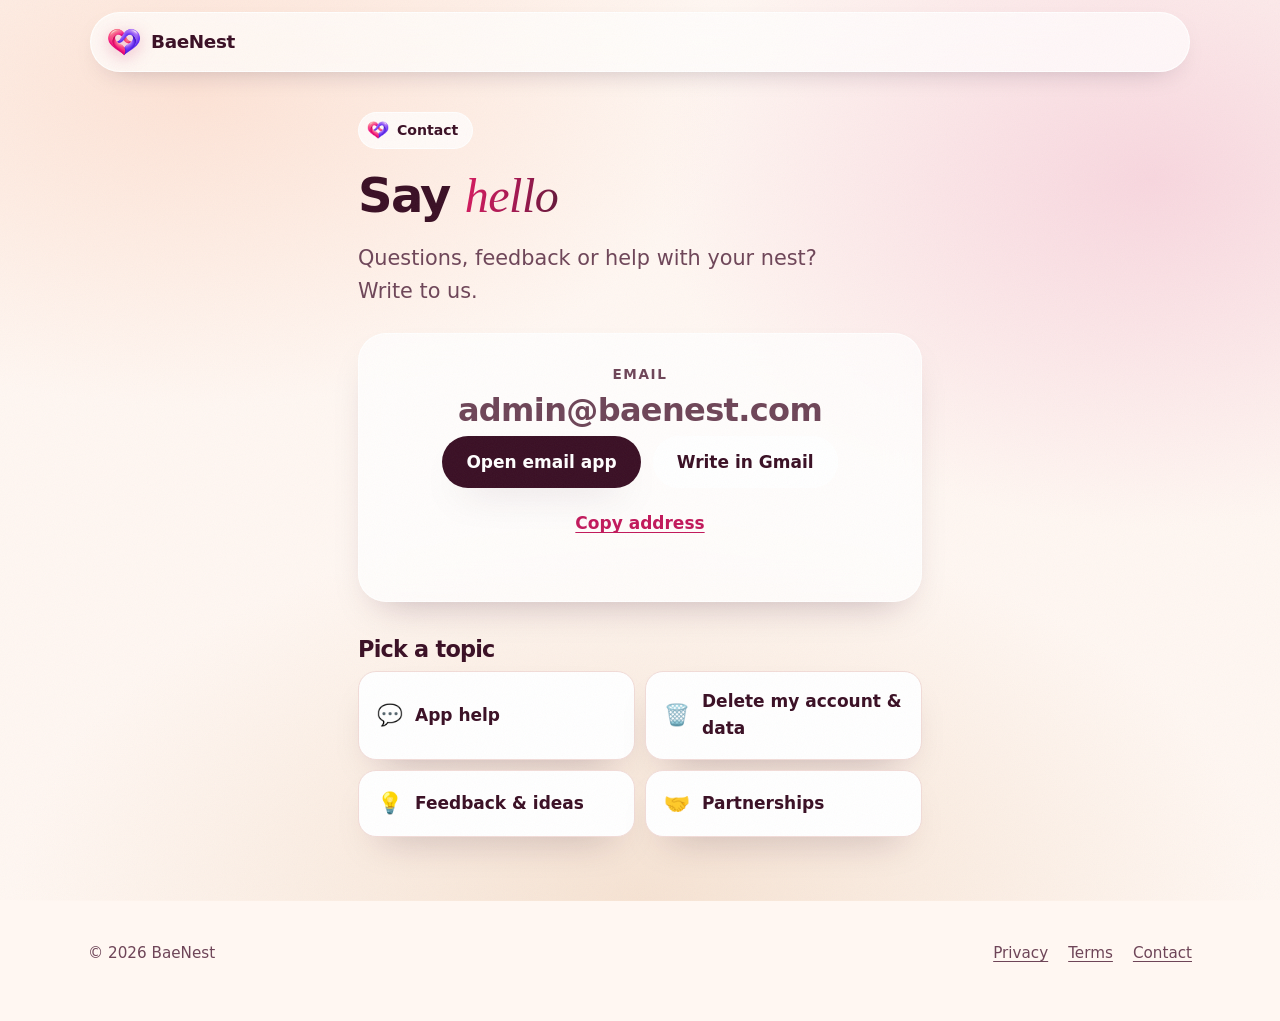
==== contact/index.html @ e851b2ae "Official app logo, animated envelope, real contact page Use the Android launcher heart as the site l" ====
<!doctype html>
<html lang="en">
<head>
  <meta charset="utf-8">
  <meta name="viewport" content="width=device-width, initial-scale=1">
  <meta http-equiv="Content-Security-Policy" content="default-src 'self'; img-src 'self' data:; style-src 'self'; script-src 'self'; connect-src 'none'; object-src 'none'; base-uri 'none'; form-action 'none'">
  <title>Contact — BaeNest</title>
  <meta name="description" content="Questions, feedback or help with BaeNest? Email admin@baenest.com.">
  <link rel="canonical" href="https://baenest.com/contact/">
  <link rel="icon" href="/assets/app-icon.png" type="image/png">
  <link rel="apple-touch-icon" href="/assets/app-icon.png">
  <meta property="og:title" content="Contact — BaeNest">
  <meta property="og:description" content="Questions, feedback or help with BaeNest? We'd love to hear from you.">
  <meta property="og:image" content="https://baenest.com/og-image.jpg">
  <link rel="stylesheet" href="/assets/style.css">
  <script src="/assets/site.js" defer></script>
  <script src="/assets/contact.js" defer></script>
</head>
<body>
  <header class="site-header">
    <div class="wrap">
      <a class="brand" href="/" aria-label="BaeNest home">
        <img src="/assets/logo-mark.png" width="34" height="34" alt="">
        BaeNest
      </a>
    </div>
  </header>

  <main class="join">
    <div class="wrap">
      <span class="eyebrow"><img class="dot-logo" src="/assets/logo-mark.png" width="22" height="22" alt="">Contact</span>
      <h1>Say <em>hello</em></h1>
      <p class="lead">Questions, feedback or help with your nest? Write to us.</p>

      <div class="card code-card">
        <p class="code-label">Email</p>
        <p class="email" id="email">admin@baenest.com</p>
        <div class="cta-row center-row">
          <a class="btn" href="mailto:admin@baenest.com?subject=BaeNest">Open email app</a>
          <a class="btn btn-ghost" href="https://mail.google.com/mail/?view=cm&amp;fs=1&amp;to=admin@baenest.com&amp;su=BaeNest" target="_blank" rel="noopener noreferrer">Write in Gmail</a>
        </div>
        <button class="link-btn" id="copy-email" type="button">Copy address</button>
        <p class="copied" id="copied" role="status"></p>
      </div>

      <h2>Pick a topic</h2>
      <div class="topics">
        <a href="mailto:admin@baenest.com?subject=App%20help"><span aria-hidden="true">💬</span>App help</a>
        <a href="mailto:admin@baenest.com?subject=Delete%20my%20account%20and%20data"><span aria-hidden="true">🗑️</span>Delete my account &amp; data</a>
        <a href="mailto:admin@baenest.com?subject=Feedback"><span aria-hidden="true">💡</span>Feedback &amp; ideas</a>
        <a href="mailto:admin@baenest.com?subject=Partnership"><span aria-hidden="true">🤝</span>Partnerships</a>
      </div>
    </div>
  </main>

  <footer class="site-footer">
    <div class="wrap">
      <span>© <span id="year">2026</span> BaeNest</span>
      <nav aria-label="Footer">
        <a href="/privacy/">Privacy</a>
        <a href="/terms/">Terms</a>
        <a href="/contact/" aria-current="page">Contact</a>
      </nav>
    </div>
  </footer>
</body>
</html>
---- assets/style.css ----
/* BaeNest — shared styles. Mobile-first, light + dark via prefers-color-scheme.
   .night sections are always dark (cinematic hero, story, closing band). */

:root {
  --bg: #fff7f2;
  --bg-2: #fbebe7;
  --surface: #ffffff;
  --glass: rgba(255, 255, 255, 0.72);
  --glass-border: rgba(255, 255, 255, 0.9);
  --text: #3a0f24;
  --muted: #6e4558;
  --accent: #c2185b;
  --gold: #a87a3d;
  --btn-bg: #3a0f24;
  --btn-text: #ffffff;
  --btn-hover: #5a1736;
  --border: #f2dcd8;
  --ring: rgba(194, 24, 91, 0.4);
  --shadow: 0 18px 40px -22px rgba(58, 15, 36, 0.35);
  --shadow-lg: 0 40px 80px -32px rgba(58, 15, 36, 0.45);
  --grad-text: linear-gradient(100deg, #d81b60 0%, #a0174f 55%, #5a1736 100%);
  --grad-icon: linear-gradient(140deg, #f06292 0%, #a0174f 100%);
  --hero: radial-gradient(60% 50% at 15% 10%, #fde3d6 0%, transparent 70%),
          radial-gradient(55% 55% at 90% 20%, #f8d7df 0%, transparent 70%),
          radial-gradient(70% 60% at 50% 100%, #f6e3d3 0%, transparent 70%),
          #fff7f2;
  --bubble: #dcf5d0;
  --grain: 0.045;
  --radius: 28px;
  --font: ui-sans-serif, system-ui, -apple-system, "Segoe UI Variable Display", "Segoe UI", Roboto, "Helvetica Neue", sans-serif;
  --serif: "Iowan Old Style", "Palatino Linotype", Palatino, "Book Antiqua", Georgia, serif;
  --ease: cubic-bezier(.16, 1, .3, 1);
  color-scheme: light dark;
}

@media (prefers-color-scheme: dark) {
  :root {
    --bg: #1c0712;
    --bg-2: #25091a;
    --surface: #2e0d20;
    --glass: rgba(46, 13, 32, 0.62);
    --glass-border: rgba(255, 255, 255, 0.08);
    --text: #fdf0f3;
    --muted: #e2c4d0;
    --accent: #ff9ab8;
    --gold: #e2bd85;
    --btn-bg: #f8d7df;
    --btn-text: #3a0f24;
    --btn-hover: #ffffff;
    --border: #451a30;
    --ring: rgba(255, 154, 184, 0.45);
    --shadow: 0 18px 40px -20px rgba(0, 0, 0, 0.7);
    --shadow-lg: 0 40px 80px -30px rgba(0, 0, 0, 0.8);
    --grad-text: linear-gradient(100deg, #ffb3c9 0%, #f48fb1 50%, #e8c39e 100%);
    --hero: radial-gradient(60% 50% at 15% 10%, #4a1428 0%, transparent 70%),
            radial-gradient(55% 55% at 90% 20%, #45122e 0%, transparent 70%),
            radial-gradient(70% 60% at 50% 100%, #3a1a1c 0%, transparent 70%),
            #1c0712;
    --bubble: #1f3d2c;
    --grain: 0.06;
  }
}

.night {
  --night: #2a0b1c;
  --text: #fff3f5;
  --muted: #e8cad5;
  --accent: #ffa5c0;
  --gold: #e2bd85;
  --surface: rgba(255, 255, 255, 0.06);
  --border: rgba(255, 255, 255, 0.1);
  --glass: rgba(255, 255, 255, 0.08);
  --glass-border: rgba(255, 255, 255, 0.14);
  --btn-bg: #ffffff;
  --btn-text: #3a0f24;
  --btn-hover: #fbe3ea;
  --grad-text: linear-gradient(100deg, #ffc2d4 0%, #f7a1bd 45%, #e8c39e 100%);
  --shadow: 0 20px 50px -24px rgba(0, 0, 0, 0.8);
  background: radial-gradient(120% 80% at 50% 0%, #3d1029 0%, var(--night) 60%), var(--night);
  color: var(--text);
  position: relative;
  isolation: isolate;
}

*, *::before, *::after { box-sizing: border-box; }
[hidden] { display: none !important; }

html { -webkit-text-size-adjust: 100%; scroll-behavior: smooth; scroll-padding-top: 90px; }
body {
  margin: 0;
  background: var(--bg);
  color: var(--text);
  font-family: var(--font);
  font-size: 1.0625rem;
  line-height: 1.6;
  -webkit-font-smoothing: antialiased;
  overflow-x: clip;
}
body::after {
  content: ""; position: fixed; inset: 0; pointer-events: none; z-index: 100; opacity: var(--grain);
  background-image: url("data:image/svg+xml,%3Csvg xmlns='http://www.w3.org/2000/svg' width='160' height='160'%3E%3Cfilter id='n'%3E%3CfeTurbulence type='fractalNoise' baseFrequency='.9' numOctaves='3' stitchTiles='stitch'/%3E%3C/filter%3E%3Crect width='100%25' height='100%25' filter='url(%23n)'/%3E%3C/svg%3E");
}
img, svg { display: block; max-width: 100%; }
a { color: var(--accent); text-underline-offset: 3px; }
a:hover { text-decoration-thickness: 2px; }
:focus-visible { outline: 3px solid var(--ring); outline-offset: 3px; border-radius: 10px; }

h1, h2, h3 { line-height: 1.04; letter-spacing: -0.035em; margin: 0 0 0.45em; }
h1 { font-size: clamp(3rem, 12.5vw, 6.2rem); font-weight: 800; }
h2 { font-size: clamp(2.1rem, 7.5vw, 3.6rem); font-weight: 800; }
h3 { font-size: 1.25rem; font-weight: 750; letter-spacing: -0.02em; line-height: 1.2; }
h1 em, h2 em, h3 em {
  font-family: var(--serif); font-style: italic; font-weight: 500; letter-spacing: -0.01em;
  background: var(--grad-text); -webkit-background-clip: text; background-clip: text; color: transparent;
  padding-right: 0.08em;
}
p { margin: 0 0 1em; }

.wrap { width: 100%; max-width: 1160px; margin: 0 auto; padding: 0 16px; }
@media (min-width: 640px) { .wrap { padding: 0 28px; } }

.skip { position: absolute; left: -999px; top: 8px; }
.skip:focus { left: 8px; z-index: 30; background: var(--surface); padding: 8px 14px; }

/* Floating glass header */
.site-header { position: sticky; top: 0; z-index: 20; padding: 12px 12px 0; height: 72px; }
.site-header .wrap {
  display: flex; align-items: center; justify-content: space-between; gap: 12px; height: 60px;
  max-width: 1100px; padding: 0 8px 0 16px; border-radius: 999px;
  background: var(--glass); border: 1px solid var(--glass-border);
  backdrop-filter: blur(18px) saturate(1.6); -webkit-backdrop-filter: blur(18px) saturate(1.6);
  box-shadow: 0 10px 30px -18px rgba(43, 20, 48, 0.4);
}
.site-header + main { margin-top: -72px; }
.site-header .wrap, .site-header .brand, .site-header .nav a { transition: background-color .4s ease, border-color .4s ease, color .4s ease; }
.site-header.on-night .wrap { background: rgba(42, 11, 28, .66); border-color: rgba(255, 255, 255, .12); }
.site-header.on-night .brand { color: #fbeef4; }
.site-header.on-night .nav a:not(.btn) { color: #e3cddc; }
.site-header.on-night .nav a:not(.btn):hover { color: #fff; background: rgba(255, 255, 255, .08); }
.site-header.on-night .btn { background: #fff; color: #3a0f24; }
.brand { display: inline-flex; align-items: center; gap: 10px; color: var(--text); text-decoration: none;
  font-weight: 800; font-size: 1.15rem; letter-spacing: -0.02em; }
.brand img { width: 34px; height: 34px; transform-origin: 50% 60%; filter: drop-shadow(0 4px 8px rgba(194, 24, 91, .28));
  animation: logoIn 1s var(--ease) both, logoBeat 5s 1.4s ease-in-out infinite; }
@keyframes logoIn { from { opacity: 0; transform: scale(.4) rotate(-24deg); } }
@keyframes logoBeat { 0%, 70%, 100% { transform: scale(1); } 76% { transform: scale(1.14); } 82% { transform: scale(.97); } 88% { transform: scale(1.08); } 94% { transform: scale(1); } }
.eyebrow .dot-logo { width: 22px; height: 22px; animation: logoBeat 5s 2s ease-in-out infinite; }
/* Official logo, big: glow, beating heart, orbiting comet ring */
.logo-orb { position: relative; width: 132px; height: 132px; margin: 0 auto 34px; display: grid; place-items: center;
  animation: float 6s ease-in-out infinite; }
.logo-orb img { width: 104px; height: auto; animation: logoBeat 4s ease-in-out infinite; filter: drop-shadow(0 12px 24px rgba(0, 0, 0, .35)); }
.logo-orb::before { content: ""; position: absolute; inset: -14px; border-radius: 50%;
  background: conic-gradient(from 0deg, transparent 0 62%, rgba(255, 92, 141, .95) 82%, rgba(124, 92, 255, .95) 96%, transparent 100%);
  -webkit-mask: radial-gradient(farthest-side, transparent calc(100% - 2.5px), #000 calc(100% - 2px));
  mask: radial-gradient(farthest-side, transparent calc(100% - 2.5px), #000 calc(100% - 2px));
  animation: spin 5s linear infinite; }
.logo-orb::after { content: ""; position: absolute; inset: -34px; z-index: -1; border-radius: 50%;
  background: radial-gradient(closest-side, rgba(255, 92, 141, .5), rgba(124, 92, 255, .28) 60%, transparent);
  filter: blur(8px); animation: breathe 4s ease-in-out infinite; }
@keyframes spin { to { transform: rotate(1turn); } }
.nav { display: flex; align-items: center; gap: 2px; }
.nav a:not(.btn) { color: var(--muted); text-decoration: none; font-weight: 600; font-size: 0.95rem;
  padding: 8px 14px; border-radius: 999px; display: none; }
.nav a:not(.btn):hover { color: var(--text); background: var(--glass); }
@media (min-width: 820px) { .nav a:not(.btn) { display: inline; } }

/* Buttons */
.btn { display: inline-flex; align-items: center; justify-content: center; gap: 10px; min-height: 52px;
  padding: 12px 24px; border-radius: 999px; border: 0; font: inherit; font-weight: 700; text-decoration: none;
  cursor: pointer; background: var(--btn-bg); color: var(--btn-text); box-shadow: var(--shadow);
  transition: transform .3s var(--ease), background-color .2s ease, box-shadow .3s ease; }
.btn:hover { background: var(--btn-hover); transform: translateY(-2px); box-shadow: var(--shadow-lg); }
.btn:active { transform: translateY(0) scale(.98); }
.btn svg { width: 22px; height: 22px; flex: none; }
.btn-sm { min-height: 44px; padding: 8px 18px; font-size: 0.95rem; box-shadow: none; }
.btn-ghost { background: var(--glass); color: var(--text); box-shadow: inset 0 0 0 1.5px var(--glass-border);
  backdrop-filter: blur(10px); -webkit-backdrop-filter: blur(10px); }
.btn-ghost:hover { background: var(--surface); color: var(--text); }
.btn-play small { display: block; font-size: 0.72rem; font-weight: 600; opacity: 0.75; line-height: 1.1; }
.btn-play span { text-align: left; line-height: 1.15; }

.eyebrow { display: inline-flex; align-items: center; gap: 8px; font-weight: 650; font-size: 0.88rem; color: var(--text);
  background: var(--glass); border: 1px solid var(--glass-border); padding: 6px 14px 6px 8px; border-radius: 999px;
  backdrop-filter: blur(10px); -webkit-backdrop-filter: blur(10px); margin-bottom: 22px; }
.eyebrow .dot { width: 22px; height: 22px; border-radius: 50%; display: grid; place-items: center; font-size: 0.72rem;
  background: var(--grad-icon); color: #fff; }
.lead { font-size: clamp(1.1rem, 3.6vw, 1.3rem); color: var(--muted); max-width: 38ch; }
.cta-row { display: flex; flex-wrap: wrap; gap: 12px; margin-top: 30px; }
.fine { font-size: 0.92rem; color: var(--muted); margin-top: 18px; }
.kicker { display: inline-block; font-size: 0.78rem; font-weight: 800; text-transform: uppercase; letter-spacing: 0.16em;
  color: var(--gold); margin-bottom: 16px; }

/* ---------- Stars + aurora (night sections) ---------- */
.stars { position: absolute; inset: 0; z-index: -1; overflow: hidden; pointer-events: none; }
.stars i { position: absolute; border-radius: 50%; background: #ffeedd; opacity: .5;
  animation: twinkle var(--t, 3s) var(--d, 0s) ease-in-out infinite; }
@keyframes twinkle { 0%, 100% { opacity: .15; } 50% { opacity: .9; } }
.aurora { position: absolute; inset: 0; z-index: -2; overflow: hidden; pointer-events: none; }
.aurora::before, .aurora::after { content: ""; position: absolute; width: 70vmax; height: 70vmax; border-radius: 50%;
  filter: blur(90px); opacity: .55; animation: drift 22s ease-in-out infinite alternate; }
.aurora::before { background: radial-gradient(circle, #9b2456 0%, transparent 65%); top: -30vmax; right: -25vmax; }
.aurora::after { background: radial-gradient(circle, #8a5a2b 0%, transparent 65%); bottom: -35vmax; left: -25vmax; animation-delay: -11s; }
@keyframes drift { from { transform: translate(0, 0) scale(1); } to { transform: translate(6vmax, 4vmax) scale(1.15); } }

/* ---------- Hero ---------- */
.hero { padding: 120px 0 72px; overflow: hidden; min-height: 100svh; display: flex; align-items: center; }
.hero .wrap { display: grid; gap: 56px; align-items: center; }
@media (min-width: 960px) { .hero { padding: 120px 0 80px; } .hero .wrap { grid-template-columns: 1.1fr 0.9fr; gap: 40px; } }
.hero-stage { position: relative; }
@media (min-width: 960px) {
  .hero-copy { transform: translateY(calc(var(--hs, 0) * -90px)); opacity: calc(1 - var(--hs, 0) * 1.4); }
  .hero-stage { transform: translateY(calc(var(--hs, 0) * -50px)) scale(calc(1 + var(--hs, 0) * .08)); }
}
.h-line { display: block; overflow: hidden; padding-bottom: 0.1em; margin-bottom: -0.1em; }
.h-line > span { display: inline-block; animation: rise 1.2s var(--ease) both; }
.h-line:nth-child(2) > span { animation-delay: .14s; }
@keyframes rise { from { transform: translateY(110%) rotate(3deg); } }
.fade-up { animation: fadeUp 1.1s var(--ease) both; }
.d1 { animation-delay: .35s; } .d2 { animation-delay: .5s; } .d3 { animation-delay: .65s; } .d4 { animation-delay: .8s; }
@keyframes fadeUp { from { opacity: 0; transform: translateY(24px); filter: blur(6px); } }
.meta { display: flex; flex-wrap: wrap; gap: 8px 18px; margin-top: 28px; color: var(--muted); font-size: 0.92rem; font-weight: 600; }
.meta span::before { content: "✦"; color: var(--gold); margin-right: 8px; font-size: .8em; }

/* ---------- Phone ---------- */
.phone-wrap { container-type: inline-size; position: relative; width: min(300px, 76vw); margin: 0 auto; }
.phone-glow { position: absolute; inset: 10% -30% -10%; z-index: -1; border-radius: 50%;
  background: radial-gradient(closest-side, rgba(240, 98, 146, .45), rgba(226, 189, 133, .22) 55%, transparent);
  filter: blur(30px); animation: breathe 6s ease-in-out infinite; }
@keyframes breathe { 50% { opacity: .6; transform: scale(.94); } }
.phone-intro { animation: phoneIn 1.8s .2s var(--ease) both; transform-origin: 50% 100%; }
@keyframes phoneIn { from { opacity: 0; transform: perspective(1200px) translateY(160px) rotateX(30deg) scale(.86); } }
/* Rose-titanium rim, black glass bezel, side buttons. Sizes in cqi = % of .phone-wrap width. */
.phone { position: relative; aspect-ratio: 9 / 18.6; border-radius: 16cqi; padding: 1.3cqi;
  background: linear-gradient(150deg, #f6e1ec 0%, #a88aa3 16%, #47344c 40%, #2a1d2f 58%, #7d6585 80%, #f0d9e6 100%);
  box-shadow: inset 0 0 0 .3cqi rgba(255,255,255,.5), inset 0 0 0 .75cqi rgba(0,0,0,.22),
    0 8cqi 16cqi -6cqi rgba(225,29,92,.3), 0 22cqi 40cqi -14cqi rgba(0,0,0,.8); }
.phone::before, .phone::after { content: ""; position: absolute; width: 1.3cqi; border-radius: 1cqi; }
.phone::before { left: -1cqi; top: 22%; height: 10%; background: linear-gradient(90deg, #4d3a53, #c9adc3);
  box-shadow: 0 13cqi 0 #8c7290; }
.phone::after { right: -1cqi; top: 29%; height: 15%; background: linear-gradient(270deg, #4d3a53, #c9adc3); }
.phone-float { animation: bob 8s 2s ease-in-out infinite; }
@keyframes bob { 0%, 100% { transform: translateY(0) rotate(0); } 50% { transform: translateY(-12px) rotate(.6deg); } }
.screen { position: relative; height: 100%; border-radius: 14.7cqi; border: 2.3cqi solid #050206; overflow: hidden; color: #3a0f24; font-size: 4.4cqi; line-height: 1.35;
  background: linear-gradient(180deg, #fff8f3 0%, #fde9ee 60%, #f9e2e2 100%); }
.screen::before { content: ""; position: absolute; z-index: 3; top: 2cqi; left: 50%; width: 27cqi; height: 7.6cqi; margin-left: -13.5cqi;
  border-radius: 999px; background: #050206; }
.screen::after { content: ""; position: absolute; inset: 0; z-index: 4; pointer-events: none;
  background: linear-gradient(118deg, rgba(255,255,255,.28) 0%, rgba(255,255,255,.06) 26%, rgba(255,255,255,0) 40%); }
.scr { position: absolute; inset: 0; padding: 12cqi 4.5cqi 4.5cqi; display: flex; flex-direction: column; gap: .7em; }
.s-head small { display: block; color: #7a4a5e; font-weight: 650; font-size: .8em; }
.s-head strong { font-size: 1.3em; letter-spacing: -0.02em; }
.s-card { background: rgba(255,255,255,.85); border-radius: 1.3em; padding: .8em .9em; box-shadow: 0 .6em 1.4em -1em rgba(91,31,85,.5); }
.s-label { font-size: .72em; font-weight: 800; letter-spacing: .1em; text-transform: uppercase; color: #b8174f; margin-bottom: .3em; display: block; }
.s-dark { color: #fff3f5; background: linear-gradient(160deg, #3a0f24, #7a1d45); position: relative; overflow: hidden; }
.s-dark small { color: #e7c9dc; }
.s-dark::after { content: "✦  ·  ✧    ·   ✦ ·"; position: absolute; right: .8em; top: .5em; color: #ffd6e6; opacity: .6; font-size: .8em; letter-spacing: .3em; }
.live { display: inline-flex; align-items: center; gap: .35em; font-size: .7em; font-weight: 800; letter-spacing: .08em; color: #fff;
  background: #e11d5c; padding: .2em .6em; border-radius: 999px; }
.live::before { content: ""; width: .5em; height: .5em; border-radius: 50%; background: #fff; animation: blink 1.2s infinite; }
@keyframes blink { 50% { opacity: .2; } }
.ritual { list-style: none; margin: 0; padding: 0; display: grid; gap: .45em; font-weight: 650; }
.ritual li { display: flex; align-items: center; gap: .6em; }
.ritual li::before { content: "✓"; width: 1.4em; height: 1.4em; border-radius: 50%; display: grid; place-items: center;
  font-size: .75em; color: #fff; background: #d6336c; flex: none; }
.ritual li.open::before { content: ""; background: transparent; box-shadow: inset 0 0 0 .15em #d9b6c8; }
.bar { height: .5em; border-radius: 999px; background: #f3dbe4; margin-top: .45em; overflow: hidden; }
.bar i { display: block; height: 100%; width: 72%; border-radius: inherit; background: linear-gradient(90deg, #f06292, #d9a866); }
.row { display: flex; align-items: center; gap: .7em; }
.row svg { width: 30%; flex: none; }
.muted-s { color: #7a4a5e; font-size: .82em; }

.chip { position: absolute; z-index: 2; display: flex; align-items: center; gap: 10px; padding: 10px 14px; border-radius: 18px;
  background: rgba(42, 11, 28, .86); border: 1px solid rgba(255,255,255,.16); color: #fff; font-weight: 700; font-size: 0.85rem;
  backdrop-filter: blur(16px); -webkit-backdrop-filter: blur(16px); box-shadow: 0 20px 40px -20px rgba(0,0,0,.6); white-space: nowrap;
  animation: pop .8s 1.4s cubic-bezier(.34, 1.56, .64, 1) both, float 6s 2.4s ease-in-out infinite; }
.chip small { display: block; font-weight: 600; color: #f3d9e8; font-size: 0.72rem; }
.chip .emo { font-size: 1.3rem; }
.chip-1 { top: 16%; left: -18%; }
.chip-2 { bottom: 18%; right: -16%; animation-delay: 1.75s, 2.8s; }
@media (max-width: 600px) {
  .chip { font-size: .78rem; padding: 8px 12px; }
  .chip-1 { top: -4%; left: -6%; }
  .chip-2 { bottom: -3%; right: -6%; }
}
@keyframes pop { from { opacity: 0; transform: translateY(14px) scale(.7); } }
@keyframes float { 0%, 100% { transform: translateY(0); } 50% { transform: translateY(-8px); } }

.scroll-cue { position: absolute; left: 50%; bottom: 22px; width: 26px; height: 42px; margin-left: -13px; border-radius: 999px;
  border: 2px solid rgba(255,255,255,.35); opacity: calc(1 - var(--hs, 0) * 4); }
.scroll-cue::after { content: ""; position: absolute; left: 50%; top: 8px; width: 4px; height: 8px; margin-left: -2px; border-radius: 4px;
  background: #fff; animation: cue 2s ease-in-out infinite; }
@keyframes cue { 0% { opacity: 0; transform: translateY(0); } 40% { opacity: 1; } 80%, 100% { opacity: 0; transform: translateY(12px); } }
@media (max-height: 700px) { .scroll-cue { display: none; } }

/* ---------- Story: sticky phone, scrolling chapters ---------- */
section { padding: 88px 0; }
@media (min-width: 960px) { section { padding: 128px 0; } }
.section-head { max-width: 700px; margin-bottom: 48px; }
.section-head p { color: var(--muted); font-size: 1.12rem; }
.center { text-align: center; margin-inline: auto; }
.center .lead { margin-inline: auto; }

.story { padding-bottom: 40px; }
.story-grid { display: grid; }
.story-stage { position: sticky; top: 64px; z-index: 2; padding: 16px 0 28px; display: grid; place-items: center;
  background: linear-gradient(var(--night) 92%, rgba(42, 11, 28, 0)); }
.story-stage .phone-wrap { width: auto; height: min(50svh, 440px); aspect-ratio: 9 / 18.6; }
.story-stage .phone-glow { inset: 5% -40%; }
.story .scr { opacity: 0; transform: scale(1.04); transition: opacity .5s ease, transform .7s var(--ease); }
.story-stage[data-step="0"] .scr:nth-child(1),
.story-stage[data-step="1"] .scr:nth-child(2),
.story-stage[data-step="2"] .scr:nth-child(3),
.story-stage[data-step="3"] .scr:nth-child(4),
.story-stage[data-step="4"] .scr:nth-child(5) { opacity: 1; transform: none; filter: none; }
.progress { display: none; }
.chapters { position: relative; z-index: 1; }
.chapter { min-height: 62svh; padding: 8px 0 48px; }
.time { display: inline-flex; align-items: center; gap: 10px; font-weight: 700; font-size: .9rem; color: var(--gold); margin-bottom: 14px; }
.time::before { content: ""; width: 28px; height: 1.5px; background: currentColor; }
.chapter h3 { font-size: clamp(1.8rem, 6vw, 2.6rem); line-height: 1.08; letter-spacing: -0.03em; }
.chapter p { color: var(--muted); font-size: 1.1rem; max-width: 40ch; }
.tags { display: flex; flex-wrap: wrap; gap: 8px; margin-top: 18px; }
.tags span { font-size: .82rem; font-weight: 700; padding: 6px 12px; border-radius: 999px; background: var(--glass); border: 1px solid var(--glass-border); }
@media (min-width: 960px) {
  .story-grid { grid-template-columns: 1fr 1fr; gap: 80px; }
  .story-stage { top: 0; height: 100vh; padding: 0; background: none; }
  .story-stage .phone-wrap { height: min(76vh, 640px); }
  .progress { display: grid; gap: 10px; position: absolute; left: 0; top: 50%; transform: translateY(-50%); }
  .progress i { width: 4px; height: 26px; border-radius: 4px; background: rgba(255,255,255,.15); transition: background .4s, height .4s var(--ease); }
  .story-stage[data-step="0"] .progress i:nth-child(1), .story-stage[data-step="1"] .progress i:nth-child(2),
  .story-stage[data-step="2"] .progress i:nth-child(3), .story-stage[data-step="3"] .progress i:nth-child(4),
  .story-stage[data-step="4"] .progress i:nth-child(5) { background: var(--accent); height: 44px; }
  .chapters { padding: 20vh 0 30vh; }
  .chapter { min-height: 80vh; display: flex; flex-direction: column; justify-content: center; padding: 0; opacity: .3; transition: opacity .6s ease; }
  .chapter.active, .no-js .chapter { opacity: 1; }
  .story .scr { transform: scale(1.08); filter: blur(10px); transition: opacity .8s ease, transform 1.1s var(--ease), filter .8s ease; }
}

/* Screen details used in the story */
.q-big { font-family: var(--serif); font-style: italic; font-size: 1.35em; line-height: 1.25; margin: .2em 0 0; }
.ans { display: flex; gap: .5em; align-items: flex-end; }
.ans.me { flex-direction: row-reverse; }
.av { width: 1.9em; height: 1.9em; border-radius: 50%; flex: none; display: grid; place-items: center; font-size: .8em; font-weight: 800; color: #fff; background: #d6336c; }
.ans.me .av { background: #b8894a; }
.ans p { margin: 0; padding: .55em .8em; border-radius: 1.1em; background: #fff; font-weight: 600; box-shadow: 0 .4em 1em -.8em rgba(91,31,85,.6); }
.ans.me p { background: #3a0f24; color: #fff; }
.pill { align-self: center; font-size: .8em; font-weight: 800; color: #8e1f4f; background: #fbe3ea; padding: .35em .9em; border-radius: 999px; }
.sync { flex: 1; display: grid; place-items: center; position: relative; }
.sync-heart { width: 46%; aspect-ratio: 1; position: relative; display: grid; place-items: center; }
.sync-heart svg { width: 100%; color: #e11d5c; filter: drop-shadow(0 1em 1.4em rgba(225,29,92,.45)); animation: beat 1.1s ease-in-out infinite; }
@keyframes beat { 0%, 100% { transform: scale(1); } 15% { transform: scale(1.12); } 30% { transform: scale(.98); } 45% { transform: scale(1.06); } }
.sync-heart::before, .sync-heart::after { content: ""; position: absolute; inset: 0; border-radius: 50%; border: .15em solid #ff8fb1; animation: ring 2.2s ease-out infinite; }
.sync-heart::after { animation-delay: 1.1s; }
@keyframes ring { from { transform: scale(.9); opacity: .9; } to { transform: scale(1.9); opacity: 0; } }
.touch { position: absolute; width: 2.4em; height: 2.4em; border-radius: 50%; background: rgba(255,255,255,.75); box-shadow: 0 0 0 .4em rgba(255,143,177,.25); }
.touch.a { left: 18%; bottom: 18%; } .touch.b { right: 18%; top: 18%; background: rgba(251,227,234,.95); }
.letter { flex: 1; display: grid; place-items: center; }
.letter svg { width: 86%; overflow: visible; animation: hover 6s ease-in-out infinite; }
/* Envelope: flap folds open, letter rises, then it all closes again */
.env-flap-front { transform-box: fill-box; transform-origin: 50% 0%; animation: flapFront 7s ease-in-out infinite; }
.env-flap-back { transform-box: fill-box; transform-origin: 50% 100%; transform: scaleY(0); animation: flapBack 7s ease-in-out infinite; }
.env-paper { animation: paperUp 7s var(--ease) infinite; }
@keyframes flapFront { 0%, 14% { transform: scaleY(1); } 22%, 80% { transform: scaleY(0); } 88%, 100% { transform: scaleY(1); } }
@keyframes flapBack { 0%, 22% { transform: scaleY(0); } 30%, 72% { transform: scaleY(1); } 80%, 100% { transform: scaleY(0); } }
@keyframes paperUp { 0%, 30% { transform: translateY(0); } 44%, 64% { transform: translateY(-56px); } 74%, 100% { transform: translateY(0); } }
@keyframes hover { 50% { transform: translateY(-.6em) rotate(-2deg); } }
.oath-text { font-family: var(--serif); font-style: italic; font-size: 1.45em; line-height: 1.25; text-align: center; margin: .4em 0; }
.signs { display: flex; justify-content: center; gap: 1.6em; font-weight: 700; font-size: .85em; }
.signs span { display: flex; align-items: center; gap: .35em; }
.signs span::before { content: "✓"; color: #fff; background: #d6336c; width: 1.4em; height: 1.4em; border-radius: 50%; display: grid; place-items: center; font-size: .75em; }
.nest-big { flex: 1; display: grid; place-items: center; }
.nest-big svg { width: 92%; }
.notif { display: flex; gap: .6em; align-items: center; background: rgba(255,255,255,.92); border-radius: 1.1em; padding: .6em .8em;
  box-shadow: 0 .8em 1.6em -1em rgba(91,31,85,.6); font-weight: 650; font-size: .88em; }
.notif small { display: block; color: #7a4a5e; font-weight: 600; font-size: .85em; }
.notif b { font-size: 1.4em; }

/* ---------- Feature grid ---------- */
.fgrid { display: grid; gap: 12px; grid-template-columns: repeat(2, 1fr); }
@media (min-width: 900px) { .fgrid { grid-template-columns: repeat(3, 1fr); } }
@media (min-width: 1100px) { .fgrid { grid-template-columns: repeat(4, 1fr); } }
.fcard { position: relative; overflow: hidden; padding: 26px 24px; border-radius: 24px; background: var(--surface); border: 1px solid var(--border);
  box-shadow: var(--shadow); transition: transform .4s var(--ease), box-shadow .4s ease, border-color .4s ease; }
.fcard::before { content: ""; position: absolute; inset: 0; opacity: 0; transition: opacity .4s ease; pointer-events: none;
  background: radial-gradient(260px circle at var(--mx, 50%) var(--my, 0%), color-mix(in srgb, var(--accent) 16%, transparent), transparent 70%); }
.fcard:hover { transform: translateY(-4px); box-shadow: var(--shadow-lg); border-color: color-mix(in srgb, var(--accent) 35%, var(--border)); }
.fcard:hover::before { opacity: 1; }
.fcard h3 { font-size: 1.1rem; margin: 18px 0 6px; }
.fcard p { color: var(--muted); margin: 0; font-size: 0.98rem; }
@media (max-width: 559px) {
  .fcard { padding: 18px 16px; border-radius: 20px; }
  .fcard h3 { font-size: 0.98rem; margin: 12px 0 4px; }
  .fcard p { font-size: 0.86rem; line-height: 1.45; }
  .ficon { width: 40px; height: 40px; border-radius: 12px; }
  .ficon svg { width: 21px; height: 21px; }
}
.ficon { width: 46px; height: 46px; border-radius: 14px; display: grid; place-items: center; color: #fff; background: var(--grad-icon);
  box-shadow: 0 10px 20px -10px rgba(160, 23, 79, .6); }
.ficon svg { width: 24px; height: 24px; }

/* ---------- Date matcher showcase ---------- */
.matcher { overflow: hidden; }
.split { display: grid; gap: 56px; align-items: center; }
@media (min-width: 900px) { .split { grid-template-columns: 1fr 1fr; gap: 80px; } }
.checks { list-style: none; padding: 0; margin: 24px 0 0; display: grid; gap: 12px; }
.checks li { display: flex; gap: 12px; align-items: flex-start; color: var(--muted); }
.checks li::before { content: "✓"; flex: none; width: 24px; height: 24px; border-radius: 50%; display: grid; place-items: center;
  font-size: .75rem; font-weight: 800; color: #fff; background: var(--grad-icon); margin-top: 2px; }
.checks strong { color: var(--text); }
.deck-wrap { display: grid; place-items: center; padding: 20px 0; }
.deck { position: relative; width: min(280px, 72vw); aspect-ratio: 3 / 4; }
.dcard { position: absolute; inset: 0; border-radius: 30px; padding: 22px; display: flex; flex-direction: column; justify-content: flex-end;
  color: #fff; box-shadow: 0 30px 60px -30px rgba(43,20,48,.7); overflow: hidden; }
.dcard .emoji { position: absolute; top: 18%; left: 0; right: 0; text-align: center; font-size: 5rem; filter: drop-shadow(0 10px 18px rgba(0,0,0,.25)); }
.dcard b { font-size: 1.45rem; letter-spacing: -0.02em; line-height: 1.15; }
.dcard span { opacity: .9; font-weight: 600; font-size: .92rem; }
.c1 { background: linear-gradient(160deg, #ff9a8b, #e1306c); z-index: 3; animation: c1 10s var(--ease) infinite; }
.c2 { background: linear-gradient(160deg, #f4a77a, #c2185b); z-index: 2; animation: c2 10s var(--ease) infinite; }
.c3 { background: linear-gradient(160deg, #8e1f4f, #3a0f24); z-index: 1; transform: translateY(26px) scale(.9); opacity: .9; }
@keyframes c1 { 0%, 16% { transform: none; opacity: 1; } 28%, 90% { transform: translateX(-150%) rotate(-20deg); opacity: 0; }
  94% { transform: none; opacity: 0; } 100% { transform: none; opacity: 1; } }
@keyframes c2 { 0%, 16% { transform: translateY(13px) scale(.95); } 28%, 42% { transform: none; opacity: 1; }
  54%, 90% { transform: translateX(150%) rotate(20deg); opacity: 0; } 94% { transform: translateY(13px) scale(.95); opacity: 0; } 100% { transform: translateY(13px) scale(.95); opacity: 1; } }
.stamp { position: absolute; top: 22px; padding: 4px 12px; border: 3px solid; border-radius: 10px; font-weight: 900; letter-spacing: .1em; font-size: 1rem; opacity: 0; }
.stamp.nope { right: 20px; transform: rotate(14deg); animation: stampN 10s infinite; }
.stamp.like { left: 20px; transform: rotate(-14deg); animation: stampL 10s infinite; }
@keyframes stampN { 0%, 10% { opacity: 0; } 14%, 24% { opacity: 1; } 28%, 100% { opacity: 0; } }
@keyframes stampL { 0%, 38% { opacity: 0; } 42%, 52% { opacity: 1; } 56%, 100% { opacity: 0; } }
.match-pop { position: absolute; z-index: 4; inset: 22% -12%; display: grid; place-items: center; text-align: center; border-radius: 28px;
  background: rgba(255,255,255,.88); color: #3a0f24; box-shadow: 0 30px 60px -20px rgba(43,20,48,.6);
  backdrop-filter: blur(14px); -webkit-backdrop-filter: blur(14px); animation: matchPop 10s var(--ease) infinite; opacity: 0; }
.match-pop b { display: block; font-size: 1.7rem; letter-spacing: -0.02em; }
.match-pop span { color: #64435b; font-weight: 600; }
@keyframes matchPop { 0%, 56% { opacity: 0; transform: scale(.7); } 62%, 86% { opacity: 1; transform: scale(1); } 92%, 100% { opacity: 0; transform: scale(.9); } }

/* ---------- Trust ---------- */
.trust { display: grid; gap: 14px; }
@media (min-width: 860px) { .trust { grid-template-columns: repeat(3, 1fr); } }
.tcard { padding: 28px; border-radius: 24px; background: var(--surface); border: 1px solid var(--border); box-shadow: var(--shadow); }
.tcard p { color: var(--muted); margin: 0; }
.tcard .big { font-size: 2rem; margin-bottom: 10px; }
.langs { display: flex; flex-wrap: wrap; gap: 8px; margin-top: 16px; }
.langs span { padding: 6px 12px; border-radius: 999px; background: var(--bg-2); font-weight: 650; font-size: .92rem; }

/* ---------- Pairing ---------- */
.alt { background: var(--bg-2); }
.grid { display: grid; gap: 16px; }
@media (min-width: 640px) { .grid-2 { grid-template-columns: repeat(2, 1fr); } }
.card { background: var(--surface); border: 1px solid var(--border); border-radius: var(--radius); padding: 26px; box-shadow: var(--shadow); }
.card p { color: var(--muted); margin: 0; }
.pair-tile .viz { margin-top: 22px; display: grid; place-items: center; min-height: 190px; border-radius: 20px; background: var(--bg-2); padding: 18px; }
.qr { width: 150px; padding: 12px; background: #fff; border-radius: 16px; box-shadow: var(--shadow); }
.chat { width: 100%; max-width: 300px; display: grid; gap: 4px; }
.chat .msg { background: var(--bubble); color: var(--text); border-radius: 16px 16px 16px 6px; padding: 6px; box-shadow: var(--shadow); }
.link-card { display: flex; gap: 10px; align-items: center; background: var(--surface); border-radius: 12px; padding: 6px; }
.link-card img { width: 64px; height: 64px; object-fit: cover; border-radius: 8px; flex: none; }
.link-card b { display: block; font-size: 0.82rem; line-height: 1.25; }
.link-card span { font-size: 0.72rem; color: var(--muted); }
.chat .url { font-size: 0.8rem; color: var(--accent); padding: 4px 6px 2px; word-break: break-all; }
.chat time { justify-self: end; font-size: 0.7rem; color: var(--muted); }

.steps { list-style: none; padding: 0; margin: 0 0 28px; display: grid; gap: 14px; counter-reset: step; }
@media (min-width: 760px) { .steps { grid-template-columns: repeat(3, 1fr); } }
.steps li { counter-increment: step; display: flex; gap: 14px; align-items: flex-start; }
.steps li::before { content: counter(step); flex: none; width: 38px; height: 38px; border-radius: 50%;
  display: grid; place-items: center; font-weight: 800; background: var(--btn-bg); color: var(--btn-text); }
.steps strong { display: block; }
.steps span { color: var(--muted); }

/* ---------- FAQ ---------- */
.faq { display: grid; gap: 12px; max-width: 780px; margin-inline: auto; }
.faq details { background: var(--surface); border: 1px solid var(--border); border-radius: 22px; padding: 4px 22px; box-shadow: var(--shadow); }
.faq summary { cursor: pointer; list-style: none; display: flex; justify-content: space-between; align-items: center; gap: 16px;
  padding: 16px 0; font-weight: 700; font-size: 1.05rem; }
.faq summary::-webkit-details-marker { display: none; }
.faq summary::after { content: "+"; flex: none; width: 30px; height: 30px; border-radius: 50%; display: grid; place-items: center;
  background: var(--bg-2); color: var(--accent); font-size: 1.2rem; transition: transform .3s var(--ease); }
.faq details[open] summary::after { transform: rotate(45deg); }
.faq details p { color: var(--muted); padding-bottom: 12px; }

/* ---------- Closing band ---------- */
.finale { text-align: center; overflow: hidden; padding: 140px 0; }
.finale h2 { font-size: clamp(2.6rem, 10vw, 5rem); }
.finale .lead { margin: 0 auto 32px; }

/* Footer */
.site-footer { padding: 40px 0 56px; color: var(--muted); font-size: 0.95rem; }
.site-footer .wrap { display: flex; flex-wrap: wrap; gap: 14px 24px; align-items: center; justify-content: space-between; }
.site-footer nav { display: flex; flex-wrap: wrap; gap: 8px 20px; }
.site-footer a { color: var(--muted); }
.site-footer a:hover { color: var(--text); }

/* Join page */
.join { min-height: 100vh; background: var(--hero); padding: 112px 0 64px; }
.join .wrap { max-width: 620px; }
.join h1 { font-size: clamp(2rem, 8vw, 3rem); }
.code-card { text-align: center; padding: 30px 20px; margin: 24px 0 36px; background: var(--glass); border-color: var(--glass-border);
  backdrop-filter: blur(16px); -webkit-backdrop-filter: blur(16px); }
.code-label { font-weight: 700; color: var(--muted); font-size: 0.85rem; text-transform: uppercase; letter-spacing: 0.12em; margin-bottom: 8px; }
.code { font-family: ui-monospace, "SF Mono", "Cascadia Mono", Menlo, Consolas, monospace; font-weight: 800;
  font-size: clamp(2.4rem, 13vw, 3.6rem); letter-spacing: 0.18em; margin: 0 0 18px; padding-left: 0.18em;
  color: var(--text); word-break: break-all; }
.copied { min-height: 1.6em; margin: 10px 0 0; color: var(--accent); font-weight: 700; }
.join .steps { grid-template-columns: 1fr; }
.join h2 { font-size: 1.4rem; margin-top: 8px; }

/* Prose pages */
.prose { padding: 112px 0 72px; }
.prose .wrap { max-width: 720px; }
.prose h1 { font-size: clamp(2.2rem, 8vw, 3.2rem); }
.prose h2 { font-size: 1.45rem; margin-top: 1.8em; }
.prose ul { padding-left: 1.2em; }
.prose li { margin-bottom: 0.4em; }
.updated { color: var(--muted); }
.todo { background: #ffe08a; color: #3a2a00; padding: 1px 6px; border-radius: 6px; font-weight: 700; font-size: 0.9em; }

/* 404 */
.lost { min-height: 100vh; display: grid; place-items: center; text-align: center; background: var(--hero); padding: 112px 0 40px; }
.lost svg { width: 200px; margin: 0 auto 20px; }
.lost .lead { margin-inline: auto; }

/* Scroll reveal (only when JS is running) */
.js .reveal { opacity: 0; transform: translateY(28px); transition: opacity .9s ease, transform 1s var(--ease); }
.js .reveal.in { opacity: 1; transform: none; }
.fgrid > .reveal:nth-child(4n+2), .trust > .reveal:nth-child(2), .grid > .reveal:nth-child(2) { transition-delay: .08s; }
.fgrid > .reveal:nth-child(4n+3), .trust > .reveal:nth-child(3) { transition-delay: .16s; }
.fgrid > .reveal:nth-child(4n+4) { transition-delay: .24s; }

@media (prefers-reduced-motion: reduce) {
  html { scroll-behavior: auto; }
  *, *::before, *::after { animation: none !important; transition: none !important; }
  .js .reveal { opacity: 1; transform: none; filter: none; }
  .hero-copy, .hero-stage { transform: none; opacity: 1; }
  .c1, .c2 { transform: none; }
  .match-pop { opacity: 1; inset: auto -12% 8%; padding: 14px; }
}

/* Contact page */
.email { font-weight: 800; font-size: clamp(1.4rem, 6.5vw, 2rem); letter-spacing: -0.02em; margin: 0 0 18px; word-break: break-all; }
.center-row { justify-content: center; margin-top: 0; }
.link-btn { margin-top: 16px; background: none; border: 0; font: inherit; font-weight: 700; color: var(--accent); cursor: pointer;
  text-decoration: underline; text-underline-offset: 3px; padding: 6px 10px; }
.topics { display: grid; gap: 10px; grid-template-columns: repeat(auto-fit, minmax(220px, 1fr)); margin-top: 8px; }
.topics a { display: flex; align-items: center; gap: 12px; padding: 16px 18px; border-radius: 18px; background: var(--surface);
  border: 1px solid var(--border); color: var(--text); text-decoration: none; font-weight: 700; box-shadow: var(--shadow);
  transition: transform .3s var(--ease), border-color .3s ease; }
.topics a:hover { transform: translateY(-2px); border-color: color-mix(in srgb, var(--accent) 40%, var(--border)); }
.topics span { font-size: 1.3rem; }
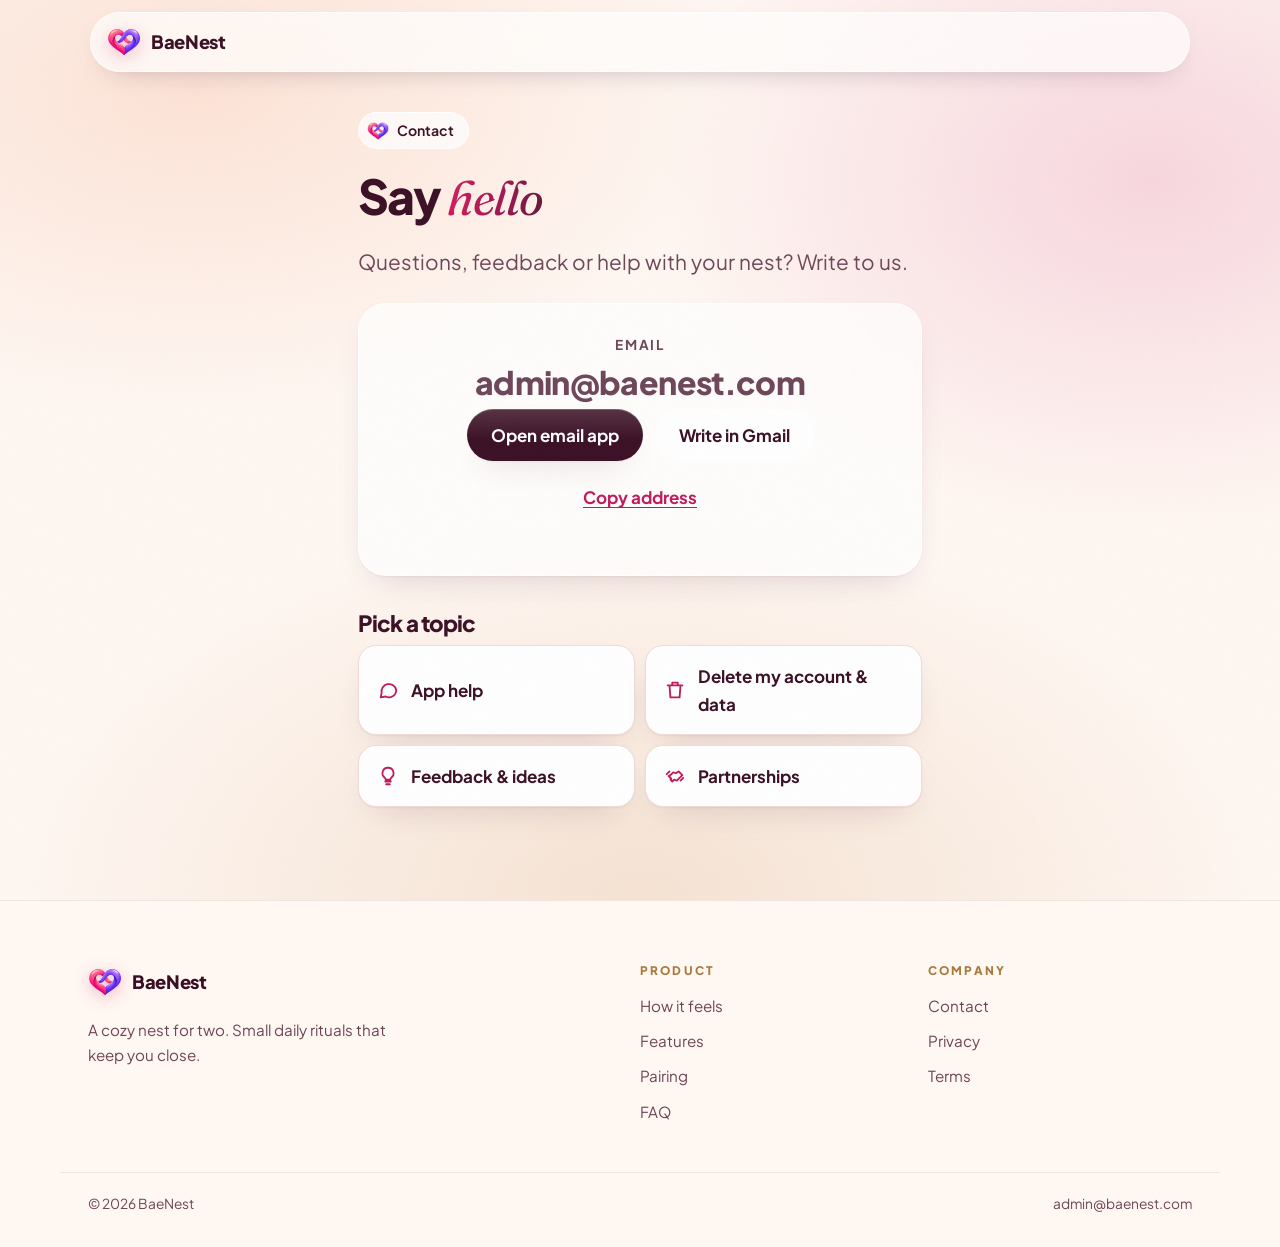
==== commit afe94247: "Premium pass: self-hosted Fraunces + Plus Jakarta Sans, refined finishes Self-host the two fonts (OF" ====
--- a/contact/index.html
+++ b/contact/index.html
@@ -45,23 +45,28 @@
 
       <h2>Pick a topic</h2>
       <div class="topics">
-        <a href="mailto:admin@baenest.com?subject=App%20help"><span aria-hidden="true">💬</span>App help</a>
-        <a href="mailto:admin@baenest.com?subject=Delete%20my%20account%20and%20data"><span aria-hidden="true">🗑️</span>Delete my account &amp; data</a>
-        <a href="mailto:admin@baenest.com?subject=Feedback"><span aria-hidden="true">💡</span>Feedback &amp; ideas</a>
-        <a href="mailto:admin@baenest.com?subject=Partnership"><span aria-hidden="true">🤝</span>Partnerships</a>
+        <a href="mailto:admin@baenest.com?subject=App%20help"><svg viewBox="0 0 24 24" fill="none" stroke="currentColor" stroke-width="2" stroke-linecap="round" stroke-linejoin="round" aria-hidden="true"><path d="M21 12a8 8 0 0 1-11.6 7.1L4 20l1-4.6A8 8 0 1 1 21 12z"/></svg>App help</a>
+        <a href="mailto:admin@baenest.com?subject=Delete%20my%20account%20and%20data"><svg viewBox="0 0 24 24" fill="none" stroke="currentColor" stroke-width="2" stroke-linecap="round" stroke-linejoin="round" aria-hidden="true"><path d="M4 7h16M9 7V4h6v3M6 7l1 13h10l1-13"/></svg>Delete my account &amp; data</a>
+        <a href="mailto:admin@baenest.com?subject=Feedback"><svg viewBox="0 0 24 24" fill="none" stroke="currentColor" stroke-width="2" stroke-linecap="round" stroke-linejoin="round" aria-hidden="true"><path d="M9 18h6M10 21h4M12 3a6 6 0 0 0-3.5 10.9c.6.5 1 1.2 1 2.1h5c0-.9.4-1.6 1-2.1A6 6 0 0 0 12 3z"/></svg>Feedback &amp; ideas</a>
+        <a href="mailto:admin@baenest.com?subject=Partnership"><svg viewBox="0 0 24 24" fill="none" stroke="currentColor" stroke-width="2" stroke-linecap="round" stroke-linejoin="round" aria-hidden="true"><path d="M7 11l3-3 3 1 3-2 4 4-6 6-3-1-2 2-2-2 1-1-3-3z"/><path d="M3 10l3-3M21 14l-3 3"/></svg>Partnerships</a>
       </div>
     </div>
   </main>
 
   <footer class="site-footer">
-    <div class="wrap">
-      <span>© <span id="year">2026</span> BaeNest</span>
-      <nav aria-label="Footer">
-        <a href="/privacy/">Privacy</a>
-        <a href="/terms/">Terms</a>
-        <a href="/contact/" aria-current="page">Contact</a>
+    <div class="wrap foot">
+      <div class="foot-brand">
+        <a class="brand" href="/" aria-label="BaeNest home"><img src="/assets/logo-mark.png" width="34" height="34" alt="">BaeNest</a>
+        <p>A cozy nest for two. Small daily rituals that keep you close.</p>
+      </div>
+      <nav aria-labelledby="foot-product"><h2 id="foot-product">Product</h2>
+        <a href="/#story">How it feels</a><a href="/#features">Features</a><a href="/#pair">Pairing</a><a href="/#faq">FAQ</a>
+      </nav>
+      <nav aria-labelledby="foot-company"><h2 id="foot-company">Company</h2>
+        <a href="/contact/">Contact</a><a href="/privacy/">Privacy</a><a href="/terms/">Terms</a>
       </nav>
     </div>
+    <div class="wrap foot-bottom"><span>© <span id="year">2026</span> BaeNest</span><span>admin@baenest.com</span></div>
   </footer>
 </body>
 </html>
--- a/assets/style.css
+++ b/assets/style.css
@@ -1,3 +1,8 @@
+@font-face { font-family: "Fraunces"; src: url("/assets/fonts/fraunces-italic.woff2") format("woff2");
+  font-style: italic; font-weight: 400 600; font-display: swap; }
+@font-face { font-family: "Plus Jakarta Sans"; src: url("/assets/fonts/plus-jakarta-sans.woff2") format("woff2");
+  font-style: normal; font-weight: 400 800; font-display: swap; }
+
 /* BaeNest — shared styles. Mobile-first, light + dark via prefers-color-scheme.
    .night sections are always dark (cinematic hero, story, closing band). */
 
@@ -16,8 +21,9 @@
   --btn-hover: #5a1736;
   --border: #f2dcd8;
   --ring: rgba(194, 24, 91, 0.4);
-  --shadow: 0 18px 40px -22px rgba(58, 15, 36, 0.35);
-  --shadow-lg: 0 40px 80px -32px rgba(58, 15, 36, 0.45);
+  --shadow: 0 1px 2px rgba(58, 15, 36, 0.05), 0 14px 36px -18px rgba(58, 15, 36, 0.22);
+  --shadow-lg: 0 2px 4px rgba(58, 15, 36, 0.06), 0 36px 72px -30px rgba(58, 15, 36, 0.38);
+  --hairline: rgba(58, 15, 36, 0.08);
   --grad-text: linear-gradient(100deg, #d81b60 0%, #a0174f 55%, #5a1736 100%);
   --grad-icon: linear-gradient(140deg, #f06292 0%, #a0174f 100%);
   --hero: radial-gradient(60% 50% at 15% 10%, #fde3d6 0%, transparent 70%),
@@ -27,8 +33,8 @@
   --bubble: #dcf5d0;
   --grain: 0.045;
   --radius: 28px;
-  --font: ui-sans-serif, system-ui, -apple-system, "Segoe UI Variable Display", "Segoe UI", Roboto, "Helvetica Neue", sans-serif;
-  --serif: "Iowan Old Style", "Palatino Linotype", Palatino, "Book Antiqua", Georgia, serif;
+  --font: "Plus Jakarta Sans", ui-sans-serif, system-ui, -apple-system, "Segoe UI Variable Display", "Segoe UI", Roboto, "Helvetica Neue", sans-serif;
+  --serif: "Fraunces", "Iowan Old Style", "Palatino Linotype", Palatino, "Book Antiqua", Georgia, serif;
   --ease: cubic-bezier(.16, 1, .3, 1);
   color-scheme: light dark;
 }
@@ -49,8 +55,9 @@
     --btn-hover: #ffffff;
     --border: #451a30;
     --ring: rgba(255, 154, 184, 0.45);
-    --shadow: 0 18px 40px -20px rgba(0, 0, 0, 0.7);
-    --shadow-lg: 0 40px 80px -30px rgba(0, 0, 0, 0.8);
+    --shadow: 0 1px 2px rgba(0, 0, 0, 0.3), 0 16px 40px -20px rgba(0, 0, 0, 0.7);
+    --shadow-lg: 0 2px 4px rgba(0, 0, 0, 0.3), 0 40px 80px -30px rgba(0, 0, 0, 0.8);
+    --hairline: rgba(255, 255, 255, 0.08);
     --grad-text: linear-gradient(100deg, #ffb3c9 0%, #f48fb1 50%, #e8c39e 100%);
     --hero: radial-gradient(60% 50% at 15% 10%, #4a1428 0%, transparent 70%),
             radial-gradient(55% 55% at 90% 20%, #45122e 0%, transparent 70%),
@@ -92,7 +99,7 @@
   color: var(--text);
   font-family: var(--font);
   font-size: 1.0625rem;
-  line-height: 1.6;
+  line-height: 1.65;
   -webkit-font-smoothing: antialiased;
   overflow-x: clip;
 }
@@ -105,12 +112,12 @@
 a:hover { text-decoration-thickness: 2px; }
 :focus-visible { outline: 3px solid var(--ring); outline-offset: 3px; border-radius: 10px; }
 
-h1, h2, h3 { line-height: 1.04; letter-spacing: -0.035em; margin: 0 0 0.45em; }
+h1, h2, h3 { line-height: 1.04; letter-spacing: -0.04em; margin: 0 0 0.45em; text-wrap: balance; }
 h1 { font-size: clamp(3rem, 12.5vw, 6.2rem); font-weight: 800; }
 h2 { font-size: clamp(2.1rem, 7.5vw, 3.6rem); font-weight: 800; }
 h3 { font-size: 1.25rem; font-weight: 750; letter-spacing: -0.02em; line-height: 1.2; }
 h1 em, h2 em, h3 em {
-  font-family: var(--serif); font-style: italic; font-weight: 500; letter-spacing: -0.01em;
+  font-family: var(--serif); font-style: italic; font-weight: 400; letter-spacing: -0.02em; font-optical-sizing: auto;
   background: var(--grad-text); -webkit-background-clip: text; background-clip: text; color: transparent;
   padding-right: 0.08em;
 }
@@ -169,10 +176,12 @@
   padding: 12px 24px; border-radius: 999px; border: 0; font: inherit; font-weight: 700; text-decoration: none;
   cursor: pointer; background: var(--btn-bg); color: var(--btn-text); box-shadow: var(--shadow);
   transition: transform .3s var(--ease), background-color .2s ease, box-shadow .3s ease; }
-.btn:hover { background: var(--btn-hover); transform: translateY(-2px); box-shadow: var(--shadow-lg); }
+.btn { background-image: linear-gradient(180deg, rgba(255,255,255,.14), rgba(255,255,255,0) 60%);
+  box-shadow: inset 0 1px 0 rgba(255,255,255,.22), var(--shadow); }
+.btn:hover { background-color: var(--btn-hover); transform: translateY(-2px); box-shadow: var(--shadow-lg); }
 .btn:active { transform: translateY(0) scale(.98); }
 .btn svg { width: 22px; height: 22px; flex: none; }
-.btn-sm { min-height: 44px; padding: 8px 18px; font-size: 0.95rem; box-shadow: none; }
+.btn-sm { min-height: 44px; padding: 8px 18px; font-size: 0.95rem; box-shadow: inset 0 1px 0 rgba(255,255,255,.22); }
 .btn-ghost { background: var(--glass); color: var(--text); box-shadow: inset 0 0 0 1.5px var(--glass-border);
   backdrop-filter: blur(10px); -webkit-backdrop-filter: blur(10px); }
 .btn-ghost:hover { background: var(--surface); color: var(--text); }
@@ -184,10 +193,10 @@
   backdrop-filter: blur(10px); -webkit-backdrop-filter: blur(10px); margin-bottom: 22px; }
 .eyebrow .dot { width: 22px; height: 22px; border-radius: 50%; display: grid; place-items: center; font-size: 0.72rem;
   background: var(--grad-icon); color: #fff; }
-.lead { font-size: clamp(1.1rem, 3.6vw, 1.3rem); color: var(--muted); max-width: 38ch; }
+.lead { font-size: clamp(1.1rem, 3.6vw, 1.3rem); color: var(--muted); max-width: 38ch; text-wrap: pretty; }
 .cta-row { display: flex; flex-wrap: wrap; gap: 12px; margin-top: 30px; }
 .fine { font-size: 0.92rem; color: var(--muted); margin-top: 18px; }
-.kicker { display: inline-block; font-size: 0.78rem; font-weight: 800; text-transform: uppercase; letter-spacing: 0.16em;
+.kicker { display: inline-flex; align-items: center; gap: 12px; font-size: 0.76rem; font-weight: 700; text-transform: uppercase; letter-spacing: 0.18em;
   color: var(--gold); margin-bottom: 16px; }
 
 /* ---------- Stars + aurora (night sections) ---------- */
@@ -297,6 +306,8 @@
 @media (min-width: 960px) { section { padding: 128px 0; } }
 .section-head { max-width: 700px; margin-bottom: 48px; }
 .section-head p { color: var(--muted); font-size: 1.12rem; }
+.kicker::before { content: ""; width: 28px; height: 1px; background: currentColor; opacity: .7; }
+.kicker b { font-weight: 800; }
 .center { text-align: center; margin-inline: auto; }
 .center .lead { margin-inline: auto; }
 
@@ -379,7 +390,7 @@
 .fgrid { display: grid; gap: 12px; grid-template-columns: repeat(2, 1fr); }
 @media (min-width: 900px) { .fgrid { grid-template-columns: repeat(3, 1fr); } }
 @media (min-width: 1100px) { .fgrid { grid-template-columns: repeat(4, 1fr); } }
-.fcard { position: relative; overflow: hidden; padding: 26px 24px; border-radius: 24px; background: var(--surface); border: 1px solid var(--border);
+.fcard { position: relative; overflow: hidden; padding: 26px 24px; border-radius: 24px; background: var(--surface); border: 1px solid var(--hairline);
   box-shadow: var(--shadow); transition: transform .4s var(--ease), box-shadow .4s ease, border-color .4s ease; }
 .fcard::before { content: ""; position: absolute; inset: 0; opacity: 0; transition: opacity .4s ease; pointer-events: none;
   background: radial-gradient(260px circle at var(--mx, 50%) var(--my, 0%), color-mix(in srgb, var(--accent) 16%, transparent), transparent 70%); }
@@ -436,9 +447,9 @@
 /* ---------- Trust ---------- */
 .trust { display: grid; gap: 14px; }
 @media (min-width: 860px) { .trust { grid-template-columns: repeat(3, 1fr); } }
-.tcard { padding: 28px; border-radius: 24px; background: var(--surface); border: 1px solid var(--border); box-shadow: var(--shadow); }
+.tcard { padding: 28px; border-radius: 24px; background: var(--surface); border: 1px solid var(--hairline); box-shadow: var(--shadow); }
 .tcard p { color: var(--muted); margin: 0; }
-.tcard .big { font-size: 2rem; margin-bottom: 10px; }
+.tcard .ficon { margin-bottom: 18px; }
 .langs { display: flex; flex-wrap: wrap; gap: 8px; margin-top: 16px; }
 .langs span { padding: 6px 12px; border-radius: 999px; background: var(--bg-2); font-weight: 650; font-size: .92rem; }
 
@@ -446,7 +457,7 @@
 .alt { background: var(--bg-2); }
 .grid { display: grid; gap: 16px; }
 @media (min-width: 640px) { .grid-2 { grid-template-columns: repeat(2, 1fr); } }
-.card { background: var(--surface); border: 1px solid var(--border); border-radius: var(--radius); padding: 26px; box-shadow: var(--shadow); }
+.card { background: var(--surface); border: 1px solid var(--hairline); border-radius: var(--radius); padding: 26px; box-shadow: var(--shadow); }
 .card p { color: var(--muted); margin: 0; }
 .pair-tile .viz { margin-top: 22px; display: grid; place-items: center; min-height: 190px; border-radius: 20px; background: var(--bg-2); padding: 18px; }
 .qr { width: 150px; padding: 12px; background: #fff; border-radius: 16px; box-shadow: var(--shadow); }
@@ -469,7 +480,7 @@
 
 /* ---------- FAQ ---------- */
 .faq { display: grid; gap: 12px; max-width: 780px; margin-inline: auto; }
-.faq details { background: var(--surface); border: 1px solid var(--border); border-radius: 22px; padding: 4px 22px; box-shadow: var(--shadow); }
+.faq details { background: var(--surface); border: 1px solid var(--hairline); border-radius: 22px; padding: 4px 22px; box-shadow: var(--shadow); }
 .faq summary { cursor: pointer; list-style: none; display: flex; justify-content: space-between; align-items: center; gap: 16px;
   padding: 16px 0; font-weight: 700; font-size: 1.05rem; }
 .faq summary::-webkit-details-marker { display: none; }
@@ -484,11 +495,18 @@
 .finale .lead { margin: 0 auto 32px; }
 
 /* Footer */
-.site-footer { padding: 40px 0 56px; color: var(--muted); font-size: 0.95rem; }
-.site-footer .wrap { display: flex; flex-wrap: wrap; gap: 14px 24px; align-items: center; justify-content: space-between; }
-.site-footer nav { display: flex; flex-wrap: wrap; gap: 8px 20px; }
-.site-footer a { color: var(--muted); }
+.site-footer { padding: 64px 0 32px; color: var(--muted); font-size: 0.95rem; border-top: 1px solid var(--hairline); }
+.foot { display: grid; gap: 36px 24px; grid-template-columns: 1fr 1fr; }
+.foot-brand { grid-column: 1 / -1; }
+.foot-brand p { margin: 12px 0 0; max-width: 28ch; }
+@media (min-width: 760px) { .foot { grid-template-columns: 2fr 1fr 1fr; } .foot-brand { grid-column: auto; } }
+.site-footer nav { display: flex; flex-direction: column; gap: 10px; }
+.site-footer h2 { font-size: .74rem; font-weight: 800; letter-spacing: .18em; text-transform: uppercase; color: var(--gold); margin: 0 0 6px; }
+.site-footer a { color: var(--muted); text-decoration: none; }
 .site-footer a:hover { color: var(--text); }
+.site-footer .brand { color: var(--text); }
+.foot-bottom { display: flex; flex-wrap: wrap; gap: 8px 24px; justify-content: space-between; margin-top: 48px; padding-top: 20px;
+  border-top: 1px solid var(--hairline); font-size: .86rem; }
 
 /* Join page */
 .join { min-height: 100vh; background: var(--hero); padding: 112px 0 64px; }
@@ -545,4 +563,4 @@
   border: 1px solid var(--border); color: var(--text); text-decoration: none; font-weight: 700; box-shadow: var(--shadow);
   transition: transform .3s var(--ease), border-color .3s ease; }
 .topics a:hover { transform: translateY(-2px); border-color: color-mix(in srgb, var(--accent) 40%, var(--border)); }
-.topics span { font-size: 1.3rem; }
+.topics svg { width: 22px; height: 22px; color: var(--accent); flex: none; }
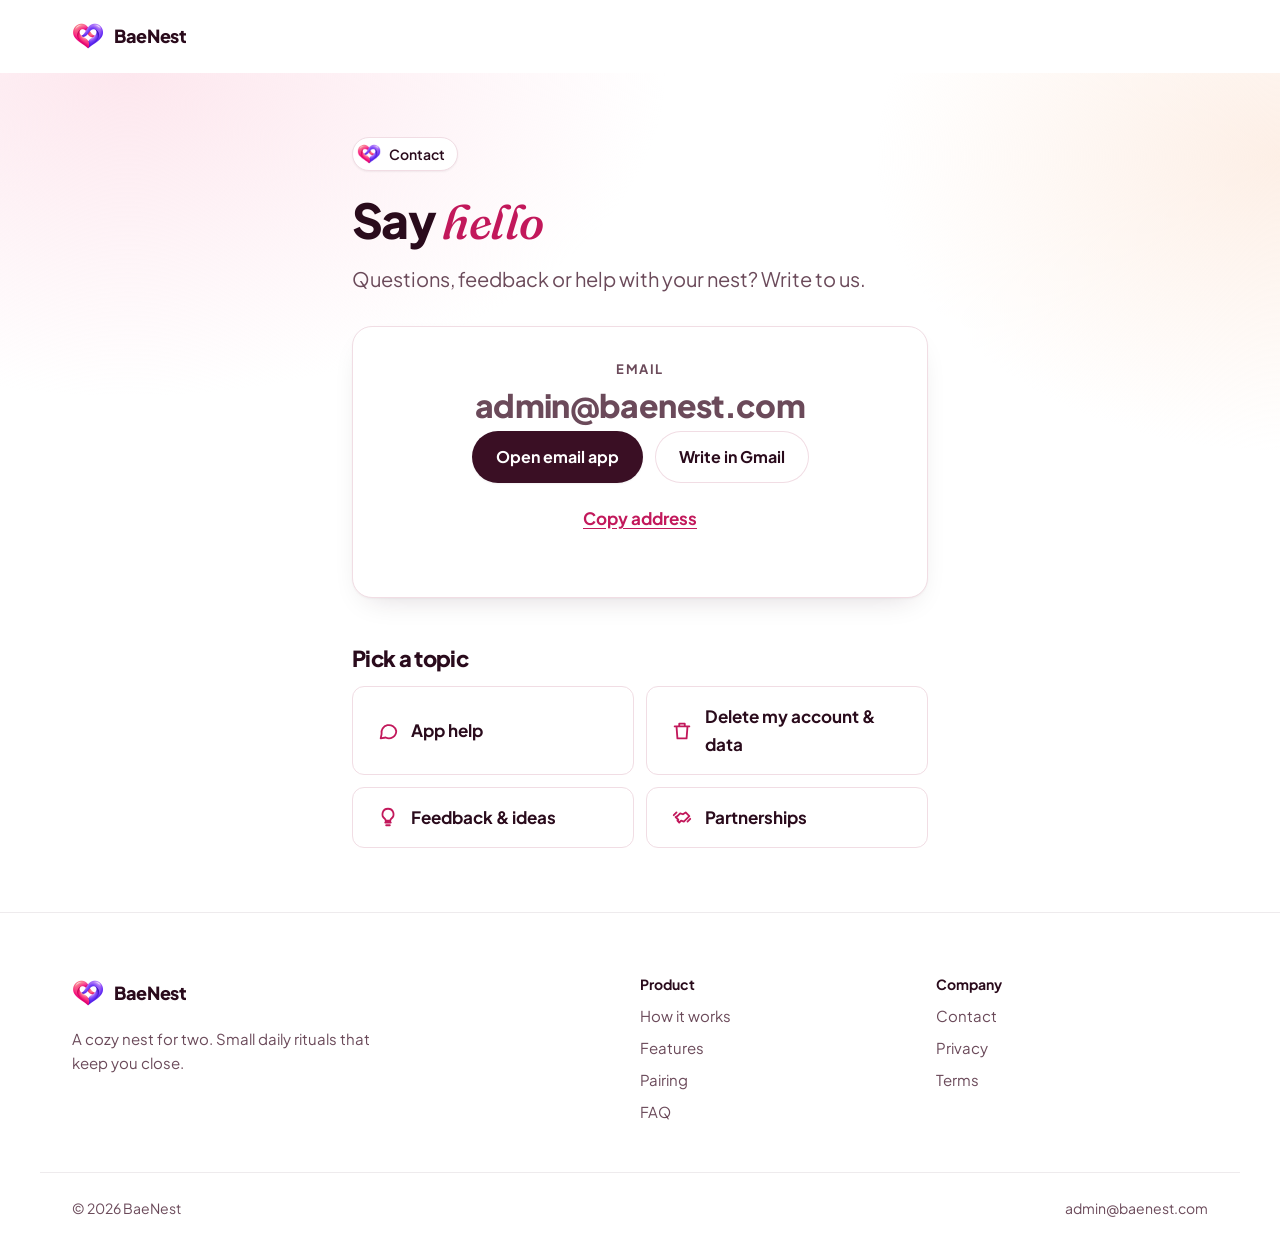
==== commit 4c3c3a11: "Clean product redesign: light hero, stats strip, 8px spacing and type scale, calmer motion Co-Author" ====
--- a/contact/index.html
+++ b/contact/index.html
@@ -60,7 +60,7 @@
         <p>A cozy nest for two. Small daily rituals that keep you close.</p>
       </div>
       <nav aria-labelledby="foot-product"><h2 id="foot-product">Product</h2>
-        <a href="/#story">How it feels</a><a href="/#features">Features</a><a href="/#pair">Pairing</a><a href="/#faq">FAQ</a>
+        <a href="/#story">How it works</a><a href="/#features">Features</a><a href="/#pair">Pairing</a><a href="/#faq">FAQ</a>
       </nav>
       <nav aria-labelledby="foot-company"><h2 id="foot-company">Company</h2>
         <a href="/contact/">Contact</a><a href="/privacy/">Privacy</a><a href="/terms/">Terms</a>
--- a/assets/style.css
+++ b/assets/style.css
@@ -4,258 +4,215 @@
   font-style: normal; font-weight: 400 800; font-display: swap; }
 
 /* BaeNest — shared styles. Mobile-first, light + dark via prefers-color-scheme.
-   .night sections are always dark (cinematic hero, story, closing band). */
+   One spacing scale (--s1…--s10, 4px base) and one type scale keep every page in rhythm. */
 
 :root {
-  --bg: #fff7f2;
-  --bg-2: #fbebe7;
+  --bg: #ffffff;
+  --bg-2: #fff4f6;
   --surface: #ffffff;
-  --glass: rgba(255, 255, 255, 0.72);
-  --glass-border: rgba(255, 255, 255, 0.9);
-  --text: #3a0f24;
-  --muted: #6e4558;
+  --text: #2a0b1c;
+  --muted: #6b4a5a;
   --accent: #c2185b;
-  --gold: #a87a3d;
+  --accent-soft: #fde7ee;
   --btn-bg: #3a0f24;
   --btn-text: #ffffff;
   --btn-hover: #5a1736;
-  --border: #f2dcd8;
+  --border: #f1dde4;
+  --hairline: rgba(42, 11, 28, 0.08);
   --ring: rgba(194, 24, 91, 0.4);
-  --shadow: 0 1px 2px rgba(58, 15, 36, 0.05), 0 14px 36px -18px rgba(58, 15, 36, 0.22);
-  --shadow-lg: 0 2px 4px rgba(58, 15, 36, 0.06), 0 36px 72px -30px rgba(58, 15, 36, 0.38);
-  --hairline: rgba(58, 15, 36, 0.08);
-  --grad-text: linear-gradient(100deg, #d81b60 0%, #a0174f 55%, #5a1736 100%);
-  --grad-icon: linear-gradient(140deg, #f06292 0%, #a0174f 100%);
-  --hero: radial-gradient(60% 50% at 15% 10%, #fde3d6 0%, transparent 70%),
-          radial-gradient(55% 55% at 90% 20%, #f8d7df 0%, transparent 70%),
-          radial-gradient(70% 60% at 50% 100%, #f6e3d3 0%, transparent 70%),
-          #fff7f2;
+  --header-bg: rgba(255, 255, 255, 0.86);
+  --shadow-sm: 0 1px 2px rgba(42, 11, 28, 0.06);
+  --shadow: 0 1px 2px rgba(42, 11, 28, 0.04), 0 12px 32px -16px rgba(42, 11, 28, 0.2);
+  --shadow-lg: 0 2px 4px rgba(42, 11, 28, 0.05), 0 32px 64px -28px rgba(42, 11, 28, 0.34);
+  --hero: radial-gradient(60% 55% at 10% 0%, #fde7ee 0%, transparent 70%),
+          radial-gradient(45% 50% at 100% 10%, #fdefe6 0%, transparent 70%), #ffffff;
+  --panel: linear-gradient(160deg, #fde7ee 0%, #fbd6e0 58%, #f8dccf 100%);
   --bubble: #dcf5d0;
-  --grain: 0.045;
-  --radius: 28px;
+
+  --s1: 4px; --s2: 8px; --s3: 12px; --s4: 16px; --s5: 24px;
+  --s6: 32px; --s7: 48px; --s8: 64px; --s9: 96px; --s10: 128px;
+  --section: 80px;
+  --header-h: 64px;
+  --radius-sm: 12px; --radius: 20px; --radius-lg: 32px;
+
   --font: "Plus Jakarta Sans", ui-sans-serif, system-ui, -apple-system, "Segoe UI Variable Display", "Segoe UI", Roboto, "Helvetica Neue", sans-serif;
   --serif: "Fraunces", "Iowan Old Style", "Palatino Linotype", Palatino, "Book Antiqua", Georgia, serif;
   --ease: cubic-bezier(.16, 1, .3, 1);
   color-scheme: light dark;
 }
+@media (min-width: 960px) { :root { --section: 120px; --header-h: 72px; } }
 
 @media (prefers-color-scheme: dark) {
   :root {
-    --bg: #1c0712;
-    --bg-2: #25091a;
-    --surface: #2e0d20;
-    --glass: rgba(46, 13, 32, 0.62);
-    --glass-border: rgba(255, 255, 255, 0.08);
-    --text: #fdf0f3;
-    --muted: #e2c4d0;
+    --bg: #160810;
+    --bg-2: #1f0b16;
+    --surface: #261020;
+    --text: #fbeef2;
+    --muted: #d9b9c7;
     --accent: #ff9ab8;
-    --gold: #e2bd85;
-    --btn-bg: #f8d7df;
-    --btn-text: #3a0f24;
+    --accent-soft: rgba(255, 154, 184, 0.12);
+    --btn-bg: #fbe3ea;
+    --btn-text: #2a0b1c;
     --btn-hover: #ffffff;
-    --border: #451a30;
+    --border: #3a1a2b;
+    --hairline: rgba(255, 255, 255, 0.08);
     --ring: rgba(255, 154, 184, 0.45);
+    --header-bg: rgba(22, 8, 16, 0.82);
+    --shadow-sm: 0 1px 2px rgba(0, 0, 0, 0.4);
     --shadow: 0 1px 2px rgba(0, 0, 0, 0.3), 0 16px 40px -20px rgba(0, 0, 0, 0.7);
     --shadow-lg: 0 2px 4px rgba(0, 0, 0, 0.3), 0 40px 80px -30px rgba(0, 0, 0, 0.8);
-    --hairline: rgba(255, 255, 255, 0.08);
-    --grad-text: linear-gradient(100deg, #ffb3c9 0%, #f48fb1 50%, #e8c39e 100%);
-    --hero: radial-gradient(60% 50% at 15% 10%, #4a1428 0%, transparent 70%),
-            radial-gradient(55% 55% at 90% 20%, #45122e 0%, transparent 70%),
-            radial-gradient(70% 60% at 50% 100%, #3a1a1c 0%, transparent 70%),
-            #1c0712;
+    --hero: radial-gradient(60% 55% at 10% 0%, #3a1229 0%, transparent 70%),
+            radial-gradient(45% 50% at 100% 10%, #2e1420 0%, transparent 70%), #160810;
+    --panel: linear-gradient(160deg, #3a1229 0%, #2a0e1f 60%, #2b1418 100%);
     --bubble: #1f3d2c;
-    --grain: 0.06;
   }
-}
-
-.night {
-  --night: #2a0b1c;
-  --text: #fff3f5;
-  --muted: #e8cad5;
-  --accent: #ffa5c0;
-  --gold: #e2bd85;
-  --surface: rgba(255, 255, 255, 0.06);
-  --border: rgba(255, 255, 255, 0.1);
-  --glass: rgba(255, 255, 255, 0.08);
-  --glass-border: rgba(255, 255, 255, 0.14);
-  --btn-bg: #ffffff;
-  --btn-text: #3a0f24;
-  --btn-hover: #fbe3ea;
-  --grad-text: linear-gradient(100deg, #ffc2d4 0%, #f7a1bd 45%, #e8c39e 100%);
-  --shadow: 0 20px 50px -24px rgba(0, 0, 0, 0.8);
-  background: radial-gradient(120% 80% at 50% 0%, #3d1029 0%, var(--night) 60%), var(--night);
-  color: var(--text);
-  position: relative;
-  isolation: isolate;
 }
 
 *, *::before, *::after { box-sizing: border-box; }
 [hidden] { display: none !important; }
 
-html { -webkit-text-size-adjust: 100%; scroll-behavior: smooth; scroll-padding-top: 90px; }
+html { -webkit-text-size-adjust: 100%; scroll-behavior: smooth; scroll-padding-top: calc(var(--header-h) + var(--s4)); }
 body {
   margin: 0;
   background: var(--bg);
   color: var(--text);
   font-family: var(--font);
   font-size: 1.0625rem;
-  line-height: 1.65;
+  line-height: 1.6;
   -webkit-font-smoothing: antialiased;
   overflow-x: clip;
-}
-body::after {
-  content: ""; position: fixed; inset: 0; pointer-events: none; z-index: 100; opacity: var(--grain);
-  background-image: url("data:image/svg+xml,%3Csvg xmlns='http://www.w3.org/2000/svg' width='160' height='160'%3E%3Cfilter id='n'%3E%3CfeTurbulence type='fractalNoise' baseFrequency='.9' numOctaves='3' stitchTiles='stitch'/%3E%3C/filter%3E%3Crect width='100%25' height='100%25' filter='url(%23n)'/%3E%3C/svg%3E");
 }
 img, svg { display: block; max-width: 100%; }
 a { color: var(--accent); text-underline-offset: 3px; }
 a:hover { text-decoration-thickness: 2px; }
 :focus-visible { outline: 3px solid var(--ring); outline-offset: 3px; border-radius: 10px; }
 
-h1, h2, h3 { line-height: 1.04; letter-spacing: -0.04em; margin: 0 0 0.45em; text-wrap: balance; }
-h1 { font-size: clamp(3rem, 12.5vw, 6.2rem); font-weight: 800; }
-h2 { font-size: clamp(2.1rem, 7.5vw, 3.6rem); font-weight: 800; }
-h3 { font-size: 1.25rem; font-weight: 750; letter-spacing: -0.02em; line-height: 1.2; }
-h1 em, h2 em, h3 em {
-  font-family: var(--serif); font-style: italic; font-weight: 400; letter-spacing: -0.02em; font-optical-sizing: auto;
-  background: var(--grad-text); -webkit-background-clip: text; background-clip: text; color: transparent;
-  padding-right: 0.08em;
-}
+/* Type scale */
+h1, h2, h3 { margin: 0; font-weight: 800; line-height: 1.1; letter-spacing: -0.025em; text-wrap: balance; }
+h1 { font-size: clamp(2.5rem, 8.4vw, 4.25rem); line-height: 1.04; letter-spacing: -0.035em; }
+h2 { font-size: clamp(2rem, 5.2vw, 3rem); letter-spacing: -0.03em; }
+h3 { font-size: 1.125rem; font-weight: 700; line-height: 1.3; letter-spacing: -0.01em; }
+h1 em, h2 em { font-family: var(--serif); font-style: italic; font-weight: 500; letter-spacing: -0.01em; color: var(--accent); }
 p { margin: 0 0 1em; }
 
-.wrap { width: 100%; max-width: 1160px; margin: 0 auto; padding: 0 16px; }
-@media (min-width: 640px) { .wrap { padding: 0 28px; } }
+.wrap { width: 100%; max-width: 1200px; margin: 0 auto; padding: 0 20px; }
+@media (min-width: 640px) { .wrap { padding: 0 32px; } }
 
 .skip { position: absolute; left: -999px; top: 8px; }
 .skip:focus { left: 8px; z-index: 30; background: var(--surface); padding: 8px 14px; }
 
-/* Floating glass header */
-.site-header { position: sticky; top: 0; z-index: 20; padding: 12px 12px 0; height: 72px; }
-.site-header .wrap {
-  display: flex; align-items: center; justify-content: space-between; gap: 12px; height: 60px;
-  max-width: 1100px; padding: 0 8px 0 16px; border-radius: 999px;
-  background: var(--glass); border: 1px solid var(--glass-border);
-  backdrop-filter: blur(18px) saturate(1.6); -webkit-backdrop-filter: blur(18px) saturate(1.6);
-  box-shadow: 0 10px 30px -18px rgba(43, 20, 48, 0.4);
-}
-.site-header + main { margin-top: -72px; }
-.site-header .wrap, .site-header .brand, .site-header .nav a { transition: background-color .4s ease, border-color .4s ease, color .4s ease; }
-.site-header.on-night .wrap { background: rgba(42, 11, 28, .66); border-color: rgba(255, 255, 255, .12); }
-.site-header.on-night .brand { color: #fbeef4; }
-.site-header.on-night .nav a:not(.btn) { color: #e3cddc; }
-.site-header.on-night .nav a:not(.btn):hover { color: #fff; background: rgba(255, 255, 255, .08); }
-.site-header.on-night .btn { background: #fff; color: #3a0f24; }
+/* ---------- Header ---------- */
+.site-header { position: sticky; top: 0; z-index: 20; background: var(--header-bg);
+  backdrop-filter: saturate(1.8) blur(16px); -webkit-backdrop-filter: saturate(1.8) blur(16px);
+  border-bottom: 1px solid transparent; transition: border-color .3s ease, box-shadow .3s ease; }
+.site-header.scrolled { border-bottom-color: var(--hairline); box-shadow: 0 8px 24px -20px rgba(42, 11, 28, 0.4); }
+.site-header .wrap { display: flex; align-items: center; justify-content: space-between; gap: var(--s4); height: var(--header-h); }
 .brand { display: inline-flex; align-items: center; gap: 10px; color: var(--text); text-decoration: none;
-  font-weight: 800; font-size: 1.15rem; letter-spacing: -0.02em; }
-.brand img { width: 34px; height: 34px; transform-origin: 50% 60%; filter: drop-shadow(0 4px 8px rgba(194, 24, 91, .28));
-  animation: logoIn 1s var(--ease) both, logoBeat 5s 1.4s ease-in-out infinite; }
-@keyframes logoIn { from { opacity: 0; transform: scale(.4) rotate(-24deg); } }
-@keyframes logoBeat { 0%, 70%, 100% { transform: scale(1); } 76% { transform: scale(1.14); } 82% { transform: scale(.97); } 88% { transform: scale(1.08); } 94% { transform: scale(1); } }
-.eyebrow .dot-logo { width: 22px; height: 22px; animation: logoBeat 5s 2s ease-in-out infinite; }
-/* Official logo, big: glow, beating heart, orbiting comet ring */
-.logo-orb { position: relative; width: 132px; height: 132px; margin: 0 auto 34px; display: grid; place-items: center;
-  animation: float 6s ease-in-out infinite; }
-.logo-orb img { width: 104px; height: auto; animation: logoBeat 4s ease-in-out infinite; filter: drop-shadow(0 12px 24px rgba(0, 0, 0, .35)); }
-.logo-orb::before { content: ""; position: absolute; inset: -14px; border-radius: 50%;
-  background: conic-gradient(from 0deg, transparent 0 62%, rgba(255, 92, 141, .95) 82%, rgba(124, 92, 255, .95) 96%, transparent 100%);
-  -webkit-mask: radial-gradient(farthest-side, transparent calc(100% - 2.5px), #000 calc(100% - 2px));
-  mask: radial-gradient(farthest-side, transparent calc(100% - 2.5px), #000 calc(100% - 2px));
-  animation: spin 5s linear infinite; }
-.logo-orb::after { content: ""; position: absolute; inset: -34px; z-index: -1; border-radius: 50%;
-  background: radial-gradient(closest-side, rgba(255, 92, 141, .5), rgba(124, 92, 255, .28) 60%, transparent);
-  filter: blur(8px); animation: breathe 4s ease-in-out infinite; }
-@keyframes spin { to { transform: rotate(1turn); } }
-.nav { display: flex; align-items: center; gap: 2px; }
-.nav a:not(.btn) { color: var(--muted); text-decoration: none; font-weight: 600; font-size: 0.95rem;
-  padding: 8px 14px; border-radius: 999px; display: none; }
-.nav a:not(.btn):hover { color: var(--text); background: var(--glass); }
-@media (min-width: 820px) { .nav a:not(.btn) { display: inline; } }
-
-/* Buttons */
-.btn { display: inline-flex; align-items: center; justify-content: center; gap: 10px; min-height: 52px;
-  padding: 12px 24px; border-radius: 999px; border: 0; font: inherit; font-weight: 700; text-decoration: none;
-  cursor: pointer; background: var(--btn-bg); color: var(--btn-text); box-shadow: var(--shadow);
-  transition: transform .3s var(--ease), background-color .2s ease, box-shadow .3s ease; }
-.btn { background-image: linear-gradient(180deg, rgba(255,255,255,.14), rgba(255,255,255,0) 60%);
-  box-shadow: inset 0 1px 0 rgba(255,255,255,.22), var(--shadow); }
-.btn:hover { background-color: var(--btn-hover); transform: translateY(-2px); box-shadow: var(--shadow-lg); }
-.btn:active { transform: translateY(0) scale(.98); }
-.btn svg { width: 22px; height: 22px; flex: none; }
-.btn-sm { min-height: 44px; padding: 8px 18px; font-size: 0.95rem; box-shadow: inset 0 1px 0 rgba(255,255,255,.22); }
-.btn-ghost { background: var(--glass); color: var(--text); box-shadow: inset 0 0 0 1.5px var(--glass-border);
-  backdrop-filter: blur(10px); -webkit-backdrop-filter: blur(10px); }
-.btn-ghost:hover { background: var(--surface); color: var(--text); }
-.btn-play small { display: block; font-size: 0.72rem; font-weight: 600; opacity: 0.75; line-height: 1.1; }
+  font-weight: 800; font-size: 1.125rem; letter-spacing: -0.02em; }
+.brand img { width: 32px; height: 32px; transform-origin: 50% 60%; animation: logoIn .9s var(--ease) both; }
+.brand:hover img { animation: logoBeat 1.2s ease-in-out; }
+.nav { display: flex; align-items: center; gap: var(--s1); }
+.nav a:not(.btn) { display: none; padding: 8px 12px; border-radius: 8px; color: var(--muted); text-decoration: none;
+  font-weight: 600; font-size: 0.9375rem; transition: color .2s ease, background-color .2s ease; }
+.nav a:not(.btn):hover { color: var(--text); background: var(--bg-2); }
+@media (min-width: 860px) { .nav a:not(.btn) { display: inline-block; } .nav .btn { margin-left: var(--s3); } }
+
+@keyframes logoIn { from { opacity: 0; transform: scale(.5) rotate(-20deg); } }
+@keyframes logoBeat { 0%, 100% { transform: scale(1); } 20% { transform: scale(1.14); } 35% { transform: scale(.97); } 50% { transform: scale(1.08); } 65% { transform: scale(1); } }
+
+/* ---------- Buttons ---------- */
+.btn { display: inline-flex; align-items: center; justify-content: center; gap: 10px; min-height: 52px; padding: 0 24px;
+  border: 0; border-radius: 999px; font: inherit; font-size: 1rem; font-weight: 700; text-decoration: none; cursor: pointer;
+  background: var(--btn-bg); color: var(--btn-text); box-shadow: var(--shadow-sm);
+  transition: background-color .2s ease, transform .2s var(--ease), box-shadow .2s ease; }
+.btn:hover { background: var(--btn-hover); transform: translateY(-1px); box-shadow: var(--shadow); }
+.btn:active { transform: none; }
+.btn svg { width: 20px; height: 20px; flex: none; }
+.btn-sm { min-height: 40px; padding: 0 16px; font-size: 0.9375rem; }
+.btn-ghost { background: var(--surface); color: var(--text); box-shadow: inset 0 0 0 1px var(--border); }
+.btn-ghost:hover { background: var(--bg-2); }
 .btn-play span { text-align: left; line-height: 1.15; }
-
-.eyebrow { display: inline-flex; align-items: center; gap: 8px; font-weight: 650; font-size: 0.88rem; color: var(--text);
-  background: var(--glass); border: 1px solid var(--glass-border); padding: 6px 14px 6px 8px; border-radius: 999px;
-  backdrop-filter: blur(10px); -webkit-backdrop-filter: blur(10px); margin-bottom: 22px; }
-.eyebrow .dot { width: 22px; height: 22px; border-radius: 50%; display: grid; place-items: center; font-size: 0.72rem;
-  background: var(--grad-icon); color: #fff; }
-.lead { font-size: clamp(1.1rem, 3.6vw, 1.3rem); color: var(--muted); max-width: 38ch; text-wrap: pretty; }
-.cta-row { display: flex; flex-wrap: wrap; gap: 12px; margin-top: 30px; }
-.fine { font-size: 0.92rem; color: var(--muted); margin-top: 18px; }
-.kicker { display: inline-flex; align-items: center; gap: 12px; font-size: 0.76rem; font-weight: 700; text-transform: uppercase; letter-spacing: 0.18em;
-  color: var(--gold); margin-bottom: 16px; }
-
-/* ---------- Stars + aurora (night sections) ---------- */
-.stars { position: absolute; inset: 0; z-index: -1; overflow: hidden; pointer-events: none; }
-.stars i { position: absolute; border-radius: 50%; background: #ffeedd; opacity: .5;
-  animation: twinkle var(--t, 3s) var(--d, 0s) ease-in-out infinite; }
-@keyframes twinkle { 0%, 100% { opacity: .15; } 50% { opacity: .9; } }
-.aurora { position: absolute; inset: 0; z-index: -2; overflow: hidden; pointer-events: none; }
-.aurora::before, .aurora::after { content: ""; position: absolute; width: 70vmax; height: 70vmax; border-radius: 50%;
-  filter: blur(90px); opacity: .55; animation: drift 22s ease-in-out infinite alternate; }
-.aurora::before { background: radial-gradient(circle, #9b2456 0%, transparent 65%); top: -30vmax; right: -25vmax; }
-.aurora::after { background: radial-gradient(circle, #8a5a2b 0%, transparent 65%); bottom: -35vmax; left: -25vmax; animation-delay: -11s; }
-@keyframes drift { from { transform: translate(0, 0) scale(1); } to { transform: translate(6vmax, 4vmax) scale(1.15); } }
+.btn-play small { display: block; font-size: 0.6875rem; font-weight: 600; opacity: 0.75; }
+.cta-row { display: flex; flex-wrap: wrap; gap: var(--s3); margin-top: var(--s6); }
+
+/* ---------- Shared bits ---------- */
+.lead { margin: 0; max-width: 46ch; color: var(--muted); font-size: clamp(1.0625rem, 2.4vw, 1.25rem); line-height: 1.55; text-wrap: pretty; }
+.fine { margin-top: var(--s4); color: var(--muted); font-size: 0.9375rem; }
+.kicker { display: inline-block; margin-bottom: var(--s3); color: var(--accent); font-size: 0.875rem; font-weight: 700; letter-spacing: 0.01em; }
+.eyebrow, .badge { display: inline-flex; align-items: center; gap: var(--s2); padding: 4px 12px 4px 4px; border-radius: 999px;
+  background: var(--surface); border: 1px solid var(--border); color: var(--text); font-size: 0.875rem; font-weight: 600;
+  margin-bottom: var(--s5); box-shadow: var(--shadow-sm); }
+.eyebrow .dot-logo { width: 24px; height: 24px; }
+.badge b { padding: 2px 10px; border-radius: 999px; background: var(--accent-soft); color: var(--accent); font-size: 0.8125rem; }
+
+section { padding: var(--section) 0; }
+.alt { background: var(--bg-2); }
+.section-head { max-width: 640px; margin-bottom: var(--s7); }
+.section-head .lead { margin-top: var(--s4); }
+@media (min-width: 960px) { .section-head { margin-bottom: var(--s8); } }
+.center { text-align: center; margin-inline: auto; }
+.center .lead { margin-inline: auto; }
 
 /* ---------- Hero ---------- */
-.hero { padding: 120px 0 72px; overflow: hidden; min-height: 100svh; display: flex; align-items: center; }
-.hero .wrap { display: grid; gap: 56px; align-items: center; }
-@media (min-width: 960px) { .hero { padding: 120px 0 80px; } .hero .wrap { grid-template-columns: 1.1fr 0.9fr; gap: 40px; } }
-.hero-stage { position: relative; }
+.hero { padding: var(--s7) 0 var(--s8); background: var(--hero); overflow: hidden; }
+.hero-grid { display: grid; gap: var(--s7); align-items: center; }
+.hero h1 { margin-bottom: var(--s5); }
+.hero .lead { max-width: 36ch; }
 @media (min-width: 960px) {
-  .hero-copy { transform: translateY(calc(var(--hs, 0) * -90px)); opacity: calc(1 - var(--hs, 0) * 1.4); }
-  .hero-stage { transform: translateY(calc(var(--hs, 0) * -50px)) scale(calc(1 + var(--hs, 0) * .08)); }
-}
-.h-line { display: block; overflow: hidden; padding-bottom: 0.1em; margin-bottom: -0.1em; }
-.h-line > span { display: inline-block; animation: rise 1.2s var(--ease) both; }
-.h-line:nth-child(2) > span { animation-delay: .14s; }
-@keyframes rise { from { transform: translateY(110%) rotate(3deg); } }
-.fade-up { animation: fadeUp 1.1s var(--ease) both; }
-.d1 { animation-delay: .35s; } .d2 { animation-delay: .5s; } .d3 { animation-delay: .65s; } .d4 { animation-delay: .8s; }
-@keyframes fadeUp { from { opacity: 0; transform: translateY(24px); filter: blur(6px); } }
-.meta { display: flex; flex-wrap: wrap; gap: 8px 18px; margin-top: 28px; color: var(--muted); font-size: 0.92rem; font-weight: 600; }
-.meta span::before { content: "✦"; color: var(--gold); margin-right: 8px; font-size: .8em; }
+  .hero { padding: var(--s8) 0 var(--s9); }
+  .hero-grid { grid-template-columns: 1.05fr 0.95fr; gap: var(--s8); }
+}
+.ticks { list-style: none; display: flex; flex-wrap: wrap; gap: var(--s2) var(--s5); margin: var(--s6) 0 0; padding: 0;
+  color: var(--muted); font-size: 0.9375rem; font-weight: 600; }
+.ticks li { display: flex; align-items: center; gap: var(--s2); }
+.ticks li::before { content: ""; width: 20px; height: 20px; border-radius: 50%; flex: none; background: var(--accent-soft)
+  url("data:image/svg+xml,%3Csvg xmlns='http://www.w3.org/2000/svg' viewBox='0 0 24 24' fill='none' stroke='%23c2185b' stroke-width='3' stroke-linecap='round' stroke-linejoin='round'%3E%3Cpath d='M5 12.5l4.5 4.5L19 7.5'/%3E%3C/svg%3E") center / 12px no-repeat; }
+
+.hero-visual { position: relative; display: grid; place-items: center; padding: var(--s7) var(--s4);
+  border-radius: var(--radius-lg); background: var(--panel); }
+@media (min-width: 960px) { .hero-visual { padding: var(--s8) var(--s6); } }
+.float-card { position: absolute; left: var(--s3); bottom: var(--s5); z-index: 2; display: flex; align-items: center; gap: var(--s3);
+  padding: var(--s3) var(--s4) var(--s3) var(--s3); border-radius: 16px; background: var(--surface); color: var(--text);
+  box-shadow: var(--shadow-lg); font-size: 0.875rem; font-weight: 700; line-height: 1.3; animation: pop .7s 1s var(--ease) both; }
+.float-card small { display: block; color: var(--muted); font-size: 0.75rem; font-weight: 600; }
+.float-card .fi { width: 36px; height: 36px; border-radius: 10px; display: grid; place-items: center; flex: none;
+  background: var(--accent-soft); color: var(--accent); }
+.float-card .fi svg { width: 20px; height: 20px; }
+@media (min-width: 960px) { .float-card { left: calc(var(--s5) * -1); bottom: 18%; } }
+@keyframes pop { from { opacity: 0; transform: translateY(12px) scale(.92); } }
+
+.fade-up { animation: fadeUp .8s var(--ease) both; }
+.d1 { animation-delay: .08s; } .d2 { animation-delay: .16s; } .d3 { animation-delay: .24s; } .d4 { animation-delay: .32s; }
+@keyframes fadeUp { from { opacity: 0; transform: translateY(16px); } }
+
+/* ---------- Stats ---------- */
+.stats { padding: var(--s7) 0; }
+.stat-row { list-style: none; display: grid; grid-template-columns: repeat(2, 1fr); gap: var(--s5) var(--s4); margin: 0; padding: 0; }
+.stat-row strong { display: block; font-size: clamp(1.75rem, 4vw, 2.25rem); font-weight: 800; letter-spacing: -0.03em; line-height: 1.15; }
+.stat-row span { color: var(--muted); font-size: 0.9375rem; }
+@media (min-width: 760px) {
+  .stat-row { grid-template-columns: repeat(4, 1fr); }
+  .stat-row li + li { padding-left: var(--s5); border-left: 1px solid var(--border); }
+}
 
 /* ---------- Phone ---------- */
-.phone-wrap { container-type: inline-size; position: relative; width: min(300px, 76vw); margin: 0 auto; }
-.phone-glow { position: absolute; inset: 10% -30% -10%; z-index: -1; border-radius: 50%;
-  background: radial-gradient(closest-side, rgba(240, 98, 146, .45), rgba(226, 189, 133, .22) 55%, transparent);
-  filter: blur(30px); animation: breathe 6s ease-in-out infinite; }
-@keyframes breathe { 50% { opacity: .6; transform: scale(.94); } }
-.phone-intro { animation: phoneIn 1.8s .2s var(--ease) both; transform-origin: 50% 100%; }
-@keyframes phoneIn { from { opacity: 0; transform: perspective(1200px) translateY(160px) rotateX(30deg) scale(.86); } }
+.phone-wrap { container-type: inline-size; position: relative; width: min(280px, 68vw); margin: 0 auto; }
 /* Rose-titanium rim, black glass bezel, side buttons. Sizes in cqi = % of .phone-wrap width. */
 .phone { position: relative; aspect-ratio: 9 / 18.6; border-radius: 16cqi; padding: 1.3cqi;
   background: linear-gradient(150deg, #f6e1ec 0%, #a88aa3 16%, #47344c 40%, #2a1d2f 58%, #7d6585 80%, #f0d9e6 100%);
   box-shadow: inset 0 0 0 .3cqi rgba(255,255,255,.5), inset 0 0 0 .75cqi rgba(0,0,0,.22),
-    0 8cqi 16cqi -6cqi rgba(225,29,92,.3), 0 22cqi 40cqi -14cqi rgba(0,0,0,.8); }
+    0 6cqi 12cqi -4cqi rgba(194,24,91,.2), 0 22cqi 40cqi -18cqi rgba(42,11,28,.55); }
 .phone::before, .phone::after { content: ""; position: absolute; width: 1.3cqi; border-radius: 1cqi; }
-.phone::before { left: -1cqi; top: 22%; height: 10%; background: linear-gradient(90deg, #4d3a53, #c9adc3);
-  box-shadow: 0 13cqi 0 #8c7290; }
+.phone::before { left: -1cqi; top: 22%; height: 10%; background: linear-gradient(90deg, #4d3a53, #c9adc3); box-shadow: 0 13cqi 0 #8c7290; }
 .phone::after { right: -1cqi; top: 29%; height: 15%; background: linear-gradient(270deg, #4d3a53, #c9adc3); }
-.phone-float { animation: bob 8s 2s ease-in-out infinite; }
-@keyframes bob { 0%, 100% { transform: translateY(0) rotate(0); } 50% { transform: translateY(-12px) rotate(.6deg); } }
-.screen { position: relative; height: 100%; border-radius: 14.7cqi; border: 2.3cqi solid #050206; overflow: hidden; color: #3a0f24; font-size: 4.4cqi; line-height: 1.35;
-  background: linear-gradient(180deg, #fff8f3 0%, #fde9ee 60%, #f9e2e2 100%); }
+.screen { position: relative; height: 100%; border-radius: 14.7cqi; border: 2.3cqi solid #050206; overflow: hidden; color: #3a0f24;
+  font-size: 4.4cqi; line-height: 1.35; background: linear-gradient(180deg, #fff8f3 0%, #fde9ee 60%, #f9e2e2 100%); }
 .screen::before { content: ""; position: absolute; z-index: 3; top: 2cqi; left: 50%; width: 27cqi; height: 7.6cqi; margin-left: -13.5cqi;
   border-radius: 999px; background: #050206; }
 .screen::after { content: ""; position: absolute; inset: 0; z-index: 4; pointer-events: none;
   background: linear-gradient(118deg, rgba(255,255,255,.28) 0%, rgba(255,255,255,.06) 26%, rgba(255,255,255,0) 40%); }
 .scr { position: absolute; inset: 0; padding: 12cqi 4.5cqi 4.5cqi; display: flex; flex-direction: column; gap: .7em; }
+.scr p { margin: 0; }
 .s-head small { display: block; color: #7a4a5e; font-weight: 650; font-size: .8em; }
 .s-head strong { font-size: 1.3em; letter-spacing: -0.02em; }
 .s-card { background: rgba(255,255,255,.85); border-radius: 1.3em; padding: .8em .9em; box-shadow: 0 .6em 1.4em -1em rgba(91,31,85,.5); }
@@ -278,73 +235,38 @@
 .row svg { width: 30%; flex: none; }
 .muted-s { color: #7a4a5e; font-size: .82em; }
 
-.chip { position: absolute; z-index: 2; display: flex; align-items: center; gap: 10px; padding: 10px 14px; border-radius: 18px;
-  background: rgba(42, 11, 28, .86); border: 1px solid rgba(255,255,255,.16); color: #fff; font-weight: 700; font-size: 0.85rem;
-  backdrop-filter: blur(16px); -webkit-backdrop-filter: blur(16px); box-shadow: 0 20px 40px -20px rgba(0,0,0,.6); white-space: nowrap;
-  animation: pop .8s 1.4s cubic-bezier(.34, 1.56, .64, 1) both, float 6s 2.4s ease-in-out infinite; }
-.chip small { display: block; font-weight: 600; color: #f3d9e8; font-size: 0.72rem; }
-.chip .emo { font-size: 1.3rem; }
-.chip-1 { top: 16%; left: -18%; }
-.chip-2 { bottom: 18%; right: -16%; animation-delay: 1.75s, 2.8s; }
-@media (max-width: 600px) {
-  .chip { font-size: .78rem; padding: 8px 12px; }
-  .chip-1 { top: -4%; left: -6%; }
-  .chip-2 { bottom: -3%; right: -6%; }
-}
-@keyframes pop { from { opacity: 0; transform: translateY(14px) scale(.7); } }
-@keyframes float { 0%, 100% { transform: translateY(0); } 50% { transform: translateY(-8px); } }
-
-.scroll-cue { position: absolute; left: 50%; bottom: 22px; width: 26px; height: 42px; margin-left: -13px; border-radius: 999px;
-  border: 2px solid rgba(255,255,255,.35); opacity: calc(1 - var(--hs, 0) * 4); }
-.scroll-cue::after { content: ""; position: absolute; left: 50%; top: 8px; width: 4px; height: 8px; margin-left: -2px; border-radius: 4px;
-  background: #fff; animation: cue 2s ease-in-out infinite; }
-@keyframes cue { 0% { opacity: 0; transform: translateY(0); } 40% { opacity: 1; } 80%, 100% { opacity: 0; transform: translateY(12px); } }
-@media (max-height: 700px) { .scroll-cue { display: none; } }
-
 /* ---------- Story: sticky phone, scrolling chapters ---------- */
-section { padding: 88px 0; }
-@media (min-width: 960px) { section { padding: 128px 0; } }
-.section-head { max-width: 700px; margin-bottom: 48px; }
-.section-head p { color: var(--muted); font-size: 1.12rem; }
-.kicker::before { content: ""; width: 28px; height: 1px; background: currentColor; opacity: .7; }
-.kicker b { font-weight: 800; }
-.center { text-align: center; margin-inline: auto; }
-.center .lead { margin-inline: auto; }
-
-.story { padding-bottom: 40px; }
 .story-grid { display: grid; }
-.story-stage { position: sticky; top: 64px; z-index: 2; padding: 16px 0 28px; display: grid; place-items: center;
-  background: linear-gradient(var(--night) 92%, rgba(42, 11, 28, 0)); }
-.story-stage .phone-wrap { width: auto; height: min(50svh, 440px); aspect-ratio: 9 / 18.6; }
-.story-stage .phone-glow { inset: 5% -40%; }
-.story .scr { opacity: 0; transform: scale(1.04); transition: opacity .5s ease, transform .7s var(--ease); }
+.story-stage { position: sticky; top: var(--header-h); z-index: 2; display: grid; place-items: center; padding: var(--s4) 0 var(--s6);
+  background: linear-gradient(var(--bg-2) 88%, transparent); }
+.story-stage .phone-wrap { width: auto; height: min(48svh, 420px); aspect-ratio: 9 / 18.6; }
+.story .scr { opacity: 0; transform: translateY(10px); transition: opacity .5s ease, transform .6s var(--ease); }
 .story-stage[data-step="0"] .scr:nth-child(1),
 .story-stage[data-step="1"] .scr:nth-child(2),
 .story-stage[data-step="2"] .scr:nth-child(3),
 .story-stage[data-step="3"] .scr:nth-child(4),
-.story-stage[data-step="4"] .scr:nth-child(5) { opacity: 1; transform: none; filter: none; }
+.story-stage[data-step="4"] .scr:nth-child(5) { opacity: 1; transform: none; }
 .progress { display: none; }
 .chapters { position: relative; z-index: 1; }
-.chapter { min-height: 62svh; padding: 8px 0 48px; }
-.time { display: inline-flex; align-items: center; gap: 10px; font-weight: 700; font-size: .9rem; color: var(--gold); margin-bottom: 14px; }
-.time::before { content: ""; width: 28px; height: 1.5px; background: currentColor; }
-.chapter h3 { font-size: clamp(1.8rem, 6vw, 2.6rem); line-height: 1.08; letter-spacing: -0.03em; }
-.chapter p { color: var(--muted); font-size: 1.1rem; max-width: 40ch; }
-.tags { display: flex; flex-wrap: wrap; gap: 8px; margin-top: 18px; }
-.tags span { font-size: .82rem; font-weight: 700; padding: 6px 12px; border-radius: 999px; background: var(--glass); border: 1px solid var(--glass-border); }
+.chapter { min-height: 56svh; padding: var(--s2) 0 var(--s7); }
+.time { display: inline-block; margin-bottom: var(--s3); color: var(--accent); font-size: 0.875rem; font-weight: 700; }
+.chapter h3 { margin-bottom: var(--s3); font-size: clamp(1.5rem, 4vw, 2rem); font-weight: 800; line-height: 1.15; letter-spacing: -0.025em; }
+.chapter p { max-width: 40ch; margin: 0; color: var(--muted); }
+.tags { display: flex; flex-wrap: wrap; gap: var(--s2); margin-top: var(--s4); }
+.tags span { padding: 4px 12px; border-radius: 999px; background: var(--surface); border: 1px solid var(--border);
+  color: var(--muted); font-size: 0.8125rem; font-weight: 600; }
 @media (min-width: 960px) {
-  .story-grid { grid-template-columns: 1fr 1fr; gap: 80px; }
+  .story-grid { grid-template-columns: 1fr 1fr; gap: var(--s9); }
   .story-stage { top: 0; height: 100vh; padding: 0; background: none; }
-  .story-stage .phone-wrap { height: min(76vh, 640px); }
-  .progress { display: grid; gap: 10px; position: absolute; left: 0; top: 50%; transform: translateY(-50%); }
-  .progress i { width: 4px; height: 26px; border-radius: 4px; background: rgba(255,255,255,.15); transition: background .4s, height .4s var(--ease); }
+  .story-stage .phone-wrap { height: min(70vh, 580px); }
+  .progress { display: grid; gap: var(--s2); position: absolute; left: 0; top: 50%; transform: translateY(-50%); }
+  .progress i { width: 4px; height: 24px; border-radius: 4px; background: var(--border); transition: background-color .4s ease, height .4s var(--ease); }
   .story-stage[data-step="0"] .progress i:nth-child(1), .story-stage[data-step="1"] .progress i:nth-child(2),
   .story-stage[data-step="2"] .progress i:nth-child(3), .story-stage[data-step="3"] .progress i:nth-child(4),
-  .story-stage[data-step="4"] .progress i:nth-child(5) { background: var(--accent); height: 44px; }
-  .chapters { padding: 20vh 0 30vh; }
-  .chapter { min-height: 80vh; display: flex; flex-direction: column; justify-content: center; padding: 0; opacity: .3; transition: opacity .6s ease; }
+  .story-stage[data-step="4"] .progress i:nth-child(5) { background: var(--accent); height: 40px; }
+  .chapters { padding: 15vh 0 25vh; }
+  .chapter { min-height: 70vh; display: flex; flex-direction: column; justify-content: center; padding: 0; opacity: .35; transition: opacity .5s ease; }
   .chapter.active, .no-js .chapter { opacity: 1; }
-  .story .scr { transform: scale(1.08); filter: blur(10px); transition: opacity .8s ease, transform 1.1s var(--ease), filter .8s ease; }
 }
 
 /* Screen details used in the story */
@@ -387,41 +309,33 @@
 .notif b { font-size: 1.4em; }
 
 /* ---------- Feature grid ---------- */
-.fgrid { display: grid; gap: 12px; grid-template-columns: repeat(2, 1fr); }
-@media (min-width: 900px) { .fgrid { grid-template-columns: repeat(3, 1fr); } }
-@media (min-width: 1100px) { .fgrid { grid-template-columns: repeat(4, 1fr); } }
-.fcard { position: relative; overflow: hidden; padding: 26px 24px; border-radius: 24px; background: var(--surface); border: 1px solid var(--hairline);
-  box-shadow: var(--shadow); transition: transform .4s var(--ease), box-shadow .4s ease, border-color .4s ease; }
-.fcard::before { content: ""; position: absolute; inset: 0; opacity: 0; transition: opacity .4s ease; pointer-events: none;
-  background: radial-gradient(260px circle at var(--mx, 50%) var(--my, 0%), color-mix(in srgb, var(--accent) 16%, transparent), transparent 70%); }
-.fcard:hover { transform: translateY(-4px); box-shadow: var(--shadow-lg); border-color: color-mix(in srgb, var(--accent) 35%, var(--border)); }
-.fcard:hover::before { opacity: 1; }
-.fcard h3 { font-size: 1.1rem; margin: 18px 0 6px; }
-.fcard p { color: var(--muted); margin: 0; font-size: 0.98rem; }
+.fgrid { display: grid; grid-template-columns: repeat(2, 1fr); gap: var(--s3); }
+@media (min-width: 760px) { .fgrid { grid-template-columns: repeat(3, 1fr); gap: var(--s4); } }
+@media (min-width: 1080px) { .fgrid { grid-template-columns: repeat(4, 1fr); } }
+.fcard { padding: var(--s5); border-radius: var(--radius); background: var(--surface); border: 1px solid var(--border);
+  transition: border-color .2s ease, box-shadow .2s ease, transform .2s var(--ease); }
+.fcard:hover { transform: translateY(-2px); box-shadow: var(--shadow); border-color: color-mix(in srgb, var(--accent) 30%, var(--border)); }
+.fcard h3 { margin: var(--s4) 0 var(--s1); font-size: 1.0625rem; }
+.fcard p { margin: 0; color: var(--muted); font-size: 0.9375rem; line-height: 1.5; }
+.ficon { width: 44px; height: 44px; border-radius: var(--radius-sm); display: grid; place-items: center; flex: none;
+  background: var(--accent-soft); color: var(--accent); }
+.ficon svg { width: 22px; height: 22px; }
 @media (max-width: 559px) {
-  .fcard { padding: 18px 16px; border-radius: 20px; }
-  .fcard h3 { font-size: 0.98rem; margin: 12px 0 4px; }
-  .fcard p { font-size: 0.86rem; line-height: 1.45; }
-  .ficon { width: 40px; height: 40px; border-radius: 12px; }
-  .ficon svg { width: 21px; height: 21px; }
-}
-.ficon { width: 46px; height: 46px; border-radius: 14px; display: grid; place-items: center; color: #fff; background: var(--grad-icon);
-  box-shadow: 0 10px 20px -10px rgba(160, 23, 79, .6); }
-.ficon svg { width: 24px; height: 24px; }
+  .fcard { padding: var(--s4); border-radius: 16px; }
+  .fcard h3 { margin-top: var(--s3); font-size: 0.96875rem; }
+  .fcard p { font-size: 0.875rem; }
+  .ficon { width: 38px; height: 38px; border-radius: 10px; }
+  .ficon svg { width: 20px; height: 20px; }
+}
 
 /* ---------- Date matcher showcase ---------- */
 .matcher { overflow: hidden; }
-.split { display: grid; gap: 56px; align-items: center; }
-@media (min-width: 900px) { .split { grid-template-columns: 1fr 1fr; gap: 80px; } }
-.checks { list-style: none; padding: 0; margin: 24px 0 0; display: grid; gap: 12px; }
-.checks li { display: flex; gap: 12px; align-items: flex-start; color: var(--muted); }
-.checks li::before { content: "✓"; flex: none; width: 24px; height: 24px; border-radius: 50%; display: grid; place-items: center;
-  font-size: .75rem; font-weight: 800; color: #fff; background: var(--grad-icon); margin-top: 2px; }
-.checks strong { color: var(--text); }
-.deck-wrap { display: grid; place-items: center; padding: 20px 0; }
+.split { display: grid; gap: var(--s7); align-items: center; }
+@media (min-width: 900px) { .split { grid-template-columns: 1fr 1fr; gap: var(--s9); } }
+.deck-wrap { display: grid; place-items: center; padding: var(--s5) 0; }
 .deck { position: relative; width: min(280px, 72vw); aspect-ratio: 3 / 4; }
-.dcard { position: absolute; inset: 0; border-radius: 30px; padding: 22px; display: flex; flex-direction: column; justify-content: flex-end;
-  color: #fff; box-shadow: 0 30px 60px -30px rgba(43,20,48,.7); overflow: hidden; }
+.dcard { position: absolute; inset: 0; border-radius: 28px; padding: 22px; display: flex; flex-direction: column; justify-content: flex-end;
+  color: #fff; box-shadow: 0 30px 60px -30px rgba(43,20,48,.6); overflow: hidden; }
 .dcard .emoji { position: absolute; top: 18%; left: 0; right: 0; text-align: center; font-size: 5rem; filter: drop-shadow(0 10px 18px rgba(0,0,0,.25)); }
 .dcard b { font-size: 1.45rem; letter-spacing: -0.02em; line-height: 1.15; }
 .dcard span { opacity: .9; font-weight: 600; font-size: .92rem; }
@@ -437,130 +351,148 @@
 .stamp.like { left: 20px; transform: rotate(-14deg); animation: stampL 10s infinite; }
 @keyframes stampN { 0%, 10% { opacity: 0; } 14%, 24% { opacity: 1; } 28%, 100% { opacity: 0; } }
 @keyframes stampL { 0%, 38% { opacity: 0; } 42%, 52% { opacity: 1; } 56%, 100% { opacity: 0; } }
-.match-pop { position: absolute; z-index: 4; inset: 22% -12%; display: grid; place-items: center; text-align: center; border-radius: 28px;
-  background: rgba(255,255,255,.88); color: #3a0f24; box-shadow: 0 30px 60px -20px rgba(43,20,48,.6);
+.match-pop { position: absolute; z-index: 4; inset: 22% -12%; display: grid; place-items: center; text-align: center; border-radius: 24px;
+  background: rgba(255,255,255,.92); color: #3a0f24; box-shadow: 0 30px 60px -20px rgba(43,20,48,.5);
   backdrop-filter: blur(14px); -webkit-backdrop-filter: blur(14px); animation: matchPop 10s var(--ease) infinite; opacity: 0; }
-.match-pop b { display: block; font-size: 1.7rem; letter-spacing: -0.02em; }
+.match-pop b { display: block; font-size: 1.6rem; letter-spacing: -0.02em; }
 .match-pop span { color: #64435b; font-weight: 600; }
 @keyframes matchPop { 0%, 56% { opacity: 0; transform: scale(.7); } 62%, 86% { opacity: 1; transform: scale(1); } 92%, 100% { opacity: 0; transform: scale(.9); } }
 
 /* ---------- Trust ---------- */
-.trust { display: grid; gap: 14px; }
-@media (min-width: 860px) { .trust { grid-template-columns: repeat(3, 1fr); } }
-.tcard { padding: 28px; border-radius: 24px; background: var(--surface); border: 1px solid var(--hairline); box-shadow: var(--shadow); }
-.tcard p { color: var(--muted); margin: 0; }
-.tcard .ficon { margin-bottom: 18px; }
-.langs { display: flex; flex-wrap: wrap; gap: 8px; margin-top: 16px; }
-.langs span { padding: 6px 12px; border-radius: 999px; background: var(--bg-2); font-weight: 650; font-size: .92rem; }
-
-/* ---------- Pairing ---------- */
-.alt { background: var(--bg-2); }
-.grid { display: grid; gap: 16px; }
-@media (min-width: 640px) { .grid-2 { grid-template-columns: repeat(2, 1fr); } }
-.card { background: var(--surface); border: 1px solid var(--hairline); border-radius: var(--radius); padding: 26px; box-shadow: var(--shadow); }
-.card p { color: var(--muted); margin: 0; }
-.pair-tile .viz { margin-top: 22px; display: grid; place-items: center; min-height: 190px; border-radius: 20px; background: var(--bg-2); padding: 18px; }
+.trust { display: grid; gap: var(--s4); }
+@media (min-width: 860px) { .trust { grid-template-columns: repeat(3, 1fr); gap: var(--s5); } }
+.tcard { padding: var(--s6) var(--s5); border-radius: var(--radius); background: var(--bg-2); }
+.tcard h3 { margin: var(--s5) 0 var(--s2); }
+.tcard p { margin: 0; color: var(--muted); }
+.langs { display: flex; flex-wrap: wrap; gap: var(--s2); margin-top: var(--s4); }
+.langs span { padding: 4px 12px; border-radius: 999px; background: var(--surface); font-size: 0.875rem; font-weight: 600; }
+
+/* ---------- Cards, steps, pairing ---------- */
+.grid { display: grid; gap: var(--s4); }
+@media (min-width: 640px) { .grid-2 { grid-template-columns: repeat(2, 1fr); gap: var(--s5); } }
+.card { padding: var(--s6) var(--s5); border-radius: var(--radius); background: var(--surface); border: 1px solid var(--border); }
+.card h3 { margin-bottom: var(--s2); }
+.card p { margin: 0; color: var(--muted); }
+.pair-tile .viz { margin-top: var(--s5); display: grid; place-items: center; min-height: 200px; padding: var(--s5);
+  border-radius: var(--radius-sm); background: var(--bg-2); }
 .qr { width: 150px; padding: 12px; background: #fff; border-radius: 16px; box-shadow: var(--shadow); }
 .chat { width: 100%; max-width: 300px; display: grid; gap: 4px; }
-.chat .msg { background: var(--bubble); color: var(--text); border-radius: 16px 16px 16px 6px; padding: 6px; box-shadow: var(--shadow); }
+.chat .msg { background: var(--bubble); color: var(--text); border-radius: 16px 16px 16px 6px; padding: 6px; box-shadow: var(--shadow-sm); }
 .link-card { display: flex; gap: 10px; align-items: center; background: var(--surface); border-radius: 12px; padding: 6px; }
 .link-card img { width: 64px; height: 64px; object-fit: cover; border-radius: 8px; flex: none; }
-.link-card b { display: block; font-size: 0.82rem; line-height: 1.25; }
-.link-card span { font-size: 0.72rem; color: var(--muted); }
-.chat .url { font-size: 0.8rem; color: var(--accent); padding: 4px 6px 2px; word-break: break-all; }
-.chat time { justify-self: end; font-size: 0.7rem; color: var(--muted); }
-
-.steps { list-style: none; padding: 0; margin: 0 0 28px; display: grid; gap: 14px; counter-reset: step; }
-@media (min-width: 760px) { .steps { grid-template-columns: repeat(3, 1fr); } }
-.steps li { counter-increment: step; display: flex; gap: 14px; align-items: flex-start; }
-.steps li::before { content: counter(step); flex: none; width: 38px; height: 38px; border-radius: 50%;
-  display: grid; place-items: center; font-weight: 800; background: var(--btn-bg); color: var(--btn-text); }
-.steps strong { display: block; }
-.steps span { color: var(--muted); }
+.link-card b { display: block; font-size: 0.8125rem; line-height: 1.25; }
+.link-card span { font-size: 0.75rem; color: var(--muted); }
+.chat .url { font-size: 0.8125rem; color: var(--accent); padding: 4px 6px 2px; word-break: break-all; }
+.chat time { justify-self: end; font-size: 0.75rem; color: var(--muted); }
+
+.steps { list-style: none; display: grid; gap: var(--s3); margin: 0 0 var(--s5); padding: 0; counter-reset: step; }
+@media (min-width: 760px) { .steps { grid-template-columns: repeat(3, 1fr); gap: var(--s5); } }
+.steps li { counter-increment: step; display: flex; gap: var(--s4); align-items: flex-start; padding: var(--s5);
+  border-radius: var(--radius); background: var(--surface); border: 1px solid var(--border); }
+.steps li::before { content: counter(step); flex: none; width: 32px; height: 32px; border-radius: 50%; display: grid; place-items: center;
+  background: var(--btn-bg); color: var(--btn-text); font-size: 0.9375rem; font-weight: 700; }
+.steps strong { display: block; margin-bottom: 2px; }
+.steps span { color: var(--muted); font-size: 0.9375rem; }
 
 /* ---------- FAQ ---------- */
-.faq { display: grid; gap: 12px; max-width: 780px; margin-inline: auto; }
-.faq details { background: var(--surface); border: 1px solid var(--hairline); border-radius: 22px; padding: 4px 22px; box-shadow: var(--shadow); }
-.faq summary { cursor: pointer; list-style: none; display: flex; justify-content: space-between; align-items: center; gap: 16px;
-  padding: 16px 0; font-weight: 700; font-size: 1.05rem; }
+.faq-grid { display: grid; gap: var(--s6); }
+.faq-grid .section-head { margin-bottom: 0; }
+@media (min-width: 960px) {
+  .faq-grid { grid-template-columns: 0.8fr 1.2fr; gap: var(--s9); align-items: start; }
+  .faq-grid .section-head { position: sticky; top: calc(var(--header-h) + var(--s6)); }
+}
+.faq { border-top: 1px solid var(--border); }
+.faq details { border-bottom: 1px solid var(--border); }
+.faq summary { cursor: pointer; list-style: none; display: flex; justify-content: space-between; align-items: center; gap: var(--s4);
+  padding: var(--s5) 0; font-size: 1.0625rem; font-weight: 700; transition: color .2s ease; }
+.faq summary:hover { color: var(--accent); }
 .faq summary::-webkit-details-marker { display: none; }
-.faq summary::after { content: "+"; flex: none; width: 30px; height: 30px; border-radius: 50%; display: grid; place-items: center;
-  background: var(--bg-2); color: var(--accent); font-size: 1.2rem; transition: transform .3s var(--ease); }
+.faq summary::after { content: "+"; flex: none; width: 28px; height: 28px; border-radius: 50%; display: grid; place-items: center;
+  background: var(--bg-2); color: var(--accent); font-size: 1.125rem; font-weight: 600; transition: transform .3s var(--ease); }
 .faq details[open] summary::after { transform: rotate(45deg); }
-.faq details p { color: var(--muted); padding-bottom: 12px; }
-
-/* ---------- Closing band ---------- */
-.finale { text-align: center; overflow: hidden; padding: 140px 0; }
-.finale h2 { font-size: clamp(2.6rem, 10vw, 5rem); }
-.finale .lead { margin: 0 auto 32px; }
-
-/* Footer */
-.site-footer { padding: 64px 0 32px; color: var(--muted); font-size: 0.95rem; border-top: 1px solid var(--hairline); }
-.foot { display: grid; gap: 36px 24px; grid-template-columns: 1fr 1fr; }
+.faq details p { max-width: 60ch; margin: 0; padding: 0 0 var(--s5); color: var(--muted); }
+
+/* ---------- Closing call to action ---------- */
+.cta { padding-top: 0; }
+.cta-card { --accent: #ffa5c0; --muted: #ecd2dc; --btn-bg: #ffffff; --btn-text: #2a0b1c; --btn-hover: #fbe3ea;
+  position: relative; overflow: hidden; isolation: isolate; text-align: center; padding: var(--s8) var(--s5);
+  border-radius: var(--radius-lg); color: #fff3f5; background: radial-gradient(90% 120% at 50% 0%, #6a1840 0%, #2a0b1c 72%); }
+@media (min-width: 960px) { .cta-card { padding: var(--s9) var(--s8); } }
+.cta-card h2 { margin: var(--s6) 0 var(--s3); }
+.cta-card .lead { margin: 0 auto var(--s6); }
+.logo-orb { position: relative; width: 112px; height: 112px; margin: 0 auto; display: grid; place-items: center; }
+.logo-orb img { width: 88px; height: auto; animation: logoBeat 2.4s 1s ease-in-out infinite; filter: drop-shadow(0 12px 24px rgba(0, 0, 0, .35)); }
+.logo-orb::before { content: ""; position: absolute; inset: -12px; border-radius: 50%;
+  background: conic-gradient(from 0deg, transparent 0 62%, rgba(255, 92, 141, .95) 82%, rgba(255, 196, 160, .9) 96%, transparent 100%);
+  -webkit-mask: radial-gradient(farthest-side, transparent calc(100% - 2.5px), #000 calc(100% - 2px));
+  mask: radial-gradient(farthest-side, transparent calc(100% - 2.5px), #000 calc(100% - 2px));
+  animation: spin 5s linear infinite; }
+.logo-orb::after { content: ""; position: absolute; inset: -32px; z-index: -1; border-radius: 50%;
+  background: radial-gradient(closest-side, rgba(255, 92, 141, .45), transparent); filter: blur(8px); }
+@keyframes spin { to { transform: rotate(1turn); } }
+
+/* ---------- Footer ---------- */
+.site-footer { padding: var(--s8) 0 var(--s6); border-top: 1px solid var(--hairline); color: var(--muted); font-size: 0.9375rem; }
+.foot { display: grid; grid-template-columns: 1fr 1fr; gap: var(--s6) var(--s5); }
 .foot-brand { grid-column: 1 / -1; }
-.foot-brand p { margin: 12px 0 0; max-width: 28ch; }
+.foot-brand p { max-width: 30ch; margin: var(--s3) 0 0; }
 @media (min-width: 760px) { .foot { grid-template-columns: 2fr 1fr 1fr; } .foot-brand { grid-column: auto; } }
-.site-footer nav { display: flex; flex-direction: column; gap: 10px; }
-.site-footer h2 { font-size: .74rem; font-weight: 800; letter-spacing: .18em; text-transform: uppercase; color: var(--gold); margin: 0 0 6px; }
+.site-footer nav { display: flex; flex-direction: column; gap: var(--s2); }
+.site-footer h2 { margin: 0 0 var(--s1); color: var(--text); font-size: 0.875rem; font-weight: 700; letter-spacing: 0; }
 .site-footer a { color: var(--muted); text-decoration: none; }
 .site-footer a:hover { color: var(--text); }
 .site-footer .brand { color: var(--text); }
-.foot-bottom { display: flex; flex-wrap: wrap; gap: 8px 24px; justify-content: space-between; margin-top: 48px; padding-top: 20px;
-  border-top: 1px solid var(--hairline); font-size: .86rem; }
-
-/* Join page */
-.join { min-height: 100vh; background: var(--hero); padding: 112px 0 64px; }
-.join .wrap { max-width: 620px; }
-.join h1 { font-size: clamp(2rem, 8vw, 3rem); }
-.code-card { text-align: center; padding: 30px 20px; margin: 24px 0 36px; background: var(--glass); border-color: var(--glass-border);
-  backdrop-filter: blur(16px); -webkit-backdrop-filter: blur(16px); }
-.code-label { font-weight: 700; color: var(--muted); font-size: 0.85rem; text-transform: uppercase; letter-spacing: 0.12em; margin-bottom: 8px; }
-.code { font-family: ui-monospace, "SF Mono", "Cascadia Mono", Menlo, Consolas, monospace; font-weight: 800;
-  font-size: clamp(2.4rem, 13vw, 3.6rem); letter-spacing: 0.18em; margin: 0 0 18px; padding-left: 0.18em;
-  color: var(--text); word-break: break-all; }
-.copied { min-height: 1.6em; margin: 10px 0 0; color: var(--accent); font-weight: 700; }
+.foot-bottom { display: flex; flex-wrap: wrap; justify-content: space-between; gap: var(--s2) var(--s5); margin-top: var(--s7);
+  padding-top: var(--s5); border-top: 1px solid var(--hairline); font-size: 0.875rem; }
+
+/* ---------- Join page ---------- */
+.join { min-height: calc(100vh - var(--header-h)); padding: var(--s8) 0; background: var(--hero); }
+.join .wrap { max-width: 640px; }
+.join h1 { margin-bottom: var(--s4); font-size: clamp(2rem, 7vw, 3rem); }
+.join h2 { margin-bottom: var(--s4); font-size: 1.375rem; }
+.code-card { margin: var(--s6) 0 var(--s7); padding: var(--s6) var(--s5); text-align: center; box-shadow: var(--shadow); }
+.code-label { margin-bottom: var(--s2); color: var(--muted); font-size: 0.8125rem; font-weight: 700; text-transform: uppercase; letter-spacing: 0.12em; }
+.code { margin: 0 0 var(--s4); padding-left: 0.18em; color: var(--text); font-family: ui-monospace, "SF Mono", "Cascadia Mono", Menlo, Consolas, monospace;
+  font-size: clamp(2.4rem, 13vw, 3.6rem); font-weight: 800; letter-spacing: 0.18em; word-break: break-all; }
+.copied { min-height: 1.6em; margin: var(--s3) 0 0; color: var(--accent); font-weight: 700; }
 .join .steps { grid-template-columns: 1fr; }
-.join h2 { font-size: 1.4rem; margin-top: 8px; }
-
-/* Prose pages */
-.prose { padding: 112px 0 72px; }
+
+/* ---------- Prose pages ---------- */
+.prose { padding: var(--s8) 0 var(--s9); }
 .prose .wrap { max-width: 720px; }
-.prose h1 { font-size: clamp(2.2rem, 8vw, 3.2rem); }
-.prose h2 { font-size: 1.45rem; margin-top: 1.8em; }
+.prose h1 { margin-bottom: var(--s4); font-size: clamp(2.2rem, 7vw, 3rem); }
+.prose h2 { margin: var(--s7) 0 var(--s3); font-size: 1.375rem; }
 .prose ul { padding-left: 1.2em; }
 .prose li { margin-bottom: 0.4em; }
 .updated { color: var(--muted); }
 .todo { background: #ffe08a; color: #3a2a00; padding: 1px 6px; border-radius: 6px; font-weight: 700; font-size: 0.9em; }
 
-/* 404 */
-.lost { min-height: 100vh; display: grid; place-items: center; text-align: center; background: var(--hero); padding: 112px 0 40px; }
-.lost svg { width: 200px; margin: 0 auto 20px; }
-.lost .lead { margin-inline: auto; }
-
-/* Scroll reveal (only when JS is running) */
-.js .reveal { opacity: 0; transform: translateY(28px); transition: opacity .9s ease, transform 1s var(--ease); }
+/* ---------- 404 ---------- */
+.lost { min-height: calc(100vh - var(--header-h)); display: grid; place-items: center; padding: var(--s8) 0; text-align: center; background: var(--hero); }
+.lost h1 { margin-bottom: var(--s4); }
+.lost svg { width: 200px; margin: 0 auto var(--s5); }
+.lost .lead { margin: 0 auto var(--s6); }
+
+/* ---------- Contact page ---------- */
+.email { margin: 0 0 var(--s4); font-size: clamp(1.4rem, 6.5vw, 2rem); font-weight: 800; letter-spacing: -0.02em; word-break: break-all; }
+.center-row { justify-content: center; margin-top: 0; }
+.link-btn { margin-top: var(--s4); padding: 6px 10px; background: none; border: 0; font: inherit; font-weight: 700; color: var(--accent);
+  cursor: pointer; text-decoration: underline; text-underline-offset: 3px; }
+.topics { display: grid; gap: var(--s3); grid-template-columns: repeat(auto-fit, minmax(220px, 1fr)); }
+.topics a { display: flex; align-items: center; gap: var(--s3); padding: var(--s4) var(--s5); border-radius: var(--radius-sm);
+  background: var(--surface); border: 1px solid var(--border); color: var(--text); text-decoration: none; font-weight: 700;
+  transition: transform .2s var(--ease), border-color .2s ease, box-shadow .2s ease; }
+.topics a:hover { transform: translateY(-1px); box-shadow: var(--shadow); border-color: color-mix(in srgb, var(--accent) 35%, var(--border)); }
+.topics svg { width: 22px; height: 22px; flex: none; color: var(--accent); }
+
+/* ---------- Scroll reveal (only when JS is running) ---------- */
+.js .reveal { opacity: 0; transform: translateY(16px); transition: opacity .7s ease, transform .7s var(--ease); }
 .js .reveal.in { opacity: 1; transform: none; }
-.fgrid > .reveal:nth-child(4n+2), .trust > .reveal:nth-child(2), .grid > .reveal:nth-child(2) { transition-delay: .08s; }
-.fgrid > .reveal:nth-child(4n+3), .trust > .reveal:nth-child(3) { transition-delay: .16s; }
-.fgrid > .reveal:nth-child(4n+4) { transition-delay: .24s; }
 
 @media (prefers-reduced-motion: reduce) {
   html { scroll-behavior: auto; }
   *, *::before, *::after { animation: none !important; transition: none !important; }
-  .js .reveal { opacity: 1; transform: none; filter: none; }
-  .hero-copy, .hero-stage { transform: none; opacity: 1; }
+  .js .reveal { opacity: 1; transform: none; }
   .c1, .c2 { transform: none; }
   .match-pop { opacity: 1; inset: auto -12% 8%; padding: 14px; }
 }
-
-/* Contact page */
-.email { font-weight: 800; font-size: clamp(1.4rem, 6.5vw, 2rem); letter-spacing: -0.02em; margin: 0 0 18px; word-break: break-all; }
-.center-row { justify-content: center; margin-top: 0; }
-.link-btn { margin-top: 16px; background: none; border: 0; font: inherit; font-weight: 700; color: var(--accent); cursor: pointer;
-  text-decoration: underline; text-underline-offset: 3px; padding: 6px 10px; }
-.topics { display: grid; gap: 10px; grid-template-columns: repeat(auto-fit, minmax(220px, 1fr)); margin-top: 8px; }
-.topics a { display: flex; align-items: center; gap: 12px; padding: 16px 18px; border-radius: 18px; background: var(--surface);
-  border: 1px solid var(--border); color: var(--text); text-decoration: none; font-weight: 700; box-shadow: var(--shadow);
-  transition: transform .3s var(--ease), border-color .3s ease; }
-.topics a:hover { transform: translateY(-2px); border-color: color-mix(in srgb, var(--accent) 40%, var(--border)); }
-.topics svg { width: 22px; height: 22px; color: var(--accent); flex: none; }
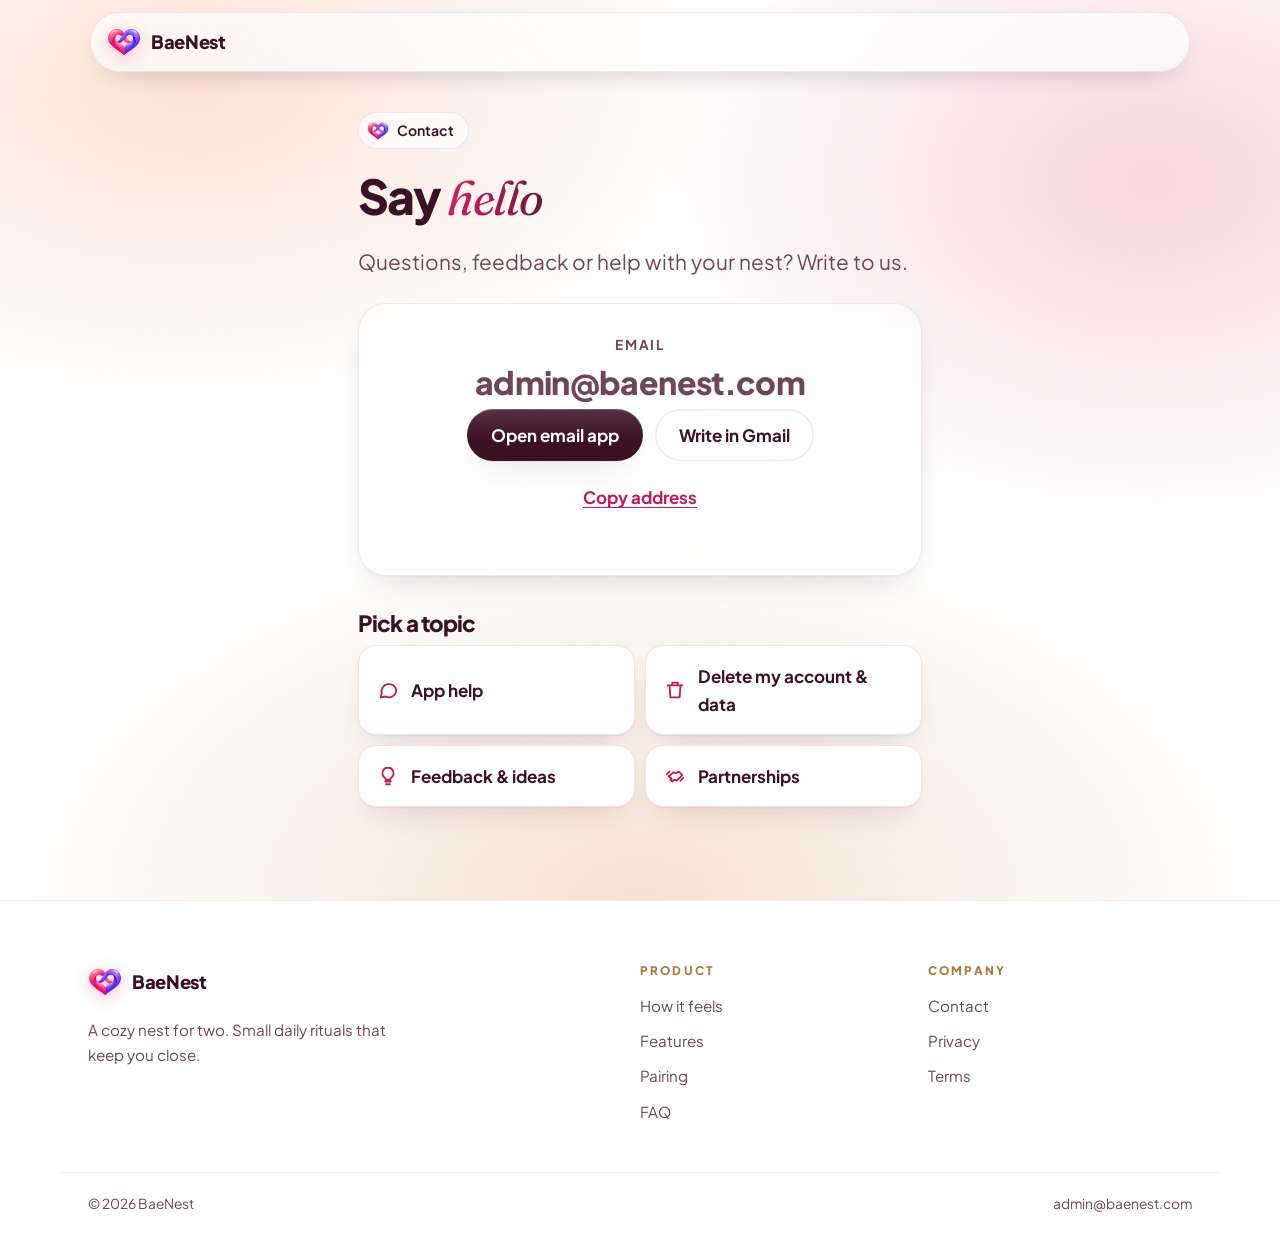
==== commit b700cb62: "Revert "Clean product redesign: light hero, stats strip, 8px spacing and type scale, calmer motion" " ====
--- a/contact/index.html
+++ b/contact/index.html
@@ -60,7 +60,7 @@
         <p>A cozy nest for two. Small daily rituals that keep you close.</p>
       </div>
       <nav aria-labelledby="foot-product"><h2 id="foot-product">Product</h2>
-        <a href="/#story">How it works</a><a href="/#features">Features</a><a href="/#pair">Pairing</a><a href="/#faq">FAQ</a>
+        <a href="/#story">How it feels</a><a href="/#features">Features</a><a href="/#pair">Pairing</a><a href="/#faq">FAQ</a>
       </nav>
       <nav aria-labelledby="foot-company"><h2 id="foot-company">Company</h2>
         <a href="/contact/">Contact</a><a href="/privacy/">Privacy</a><a href="/terms/">Terms</a>
--- a/assets/style.css
+++ b/assets/style.css
@@ -4,215 +4,258 @@
   font-style: normal; font-weight: 400 800; font-display: swap; }
 
 /* BaeNest — shared styles. Mobile-first, light + dark via prefers-color-scheme.
-   One spacing scale (--s1…--s10, 4px base) and one type scale keep every page in rhythm. */
+   .night sections are always dark (cinematic hero, story, closing band). */
 
 :root {
   --bg: #ffffff;
-  --bg-2: #fff4f6;
+  --bg-2: #fff1f4;
   --surface: #ffffff;
-  --text: #2a0b1c;
-  --muted: #6b4a5a;
+  --glass: rgba(255, 255, 255, 0.72);
+  --glass-border: rgba(58, 15, 36, 0.08);
+  --text: #3a0f24;
+  --muted: #6e4558;
   --accent: #c2185b;
-  --accent-soft: #fde7ee;
+  --gold: #a87a3d;
   --btn-bg: #3a0f24;
   --btn-text: #ffffff;
   --btn-hover: #5a1736;
-  --border: #f1dde4;
-  --hairline: rgba(42, 11, 28, 0.08);
+  --border: #f6e1e7;
   --ring: rgba(194, 24, 91, 0.4);
-  --header-bg: rgba(255, 255, 255, 0.86);
-  --shadow-sm: 0 1px 2px rgba(42, 11, 28, 0.06);
-  --shadow: 0 1px 2px rgba(42, 11, 28, 0.04), 0 12px 32px -16px rgba(42, 11, 28, 0.2);
-  --shadow-lg: 0 2px 4px rgba(42, 11, 28, 0.05), 0 32px 64px -28px rgba(42, 11, 28, 0.34);
-  --hero: radial-gradient(60% 55% at 10% 0%, #fde7ee 0%, transparent 70%),
-          radial-gradient(45% 50% at 100% 10%, #fdefe6 0%, transparent 70%), #ffffff;
-  --panel: linear-gradient(160deg, #fde7ee 0%, #fbd6e0 58%, #f8dccf 100%);
+  --shadow: 0 1px 2px rgba(58, 15, 36, 0.05), 0 14px 36px -18px rgba(58, 15, 36, 0.22);
+  --shadow-lg: 0 2px 4px rgba(58, 15, 36, 0.06), 0 36px 72px -30px rgba(58, 15, 36, 0.38);
+  --hairline: rgba(58, 15, 36, 0.08);
+  --grad-text: linear-gradient(100deg, #d81b60 0%, #a0174f 55%, #5a1736 100%);
+  --grad-icon: linear-gradient(140deg, #f06292 0%, #a0174f 100%);
+  --hero: radial-gradient(60% 50% at 15% 10%, #fde3d6 0%, transparent 70%),
+          radial-gradient(55% 55% at 90% 20%, #f8d7df 0%, transparent 70%),
+          radial-gradient(70% 60% at 50% 100%, #f6e3d3 0%, transparent 70%),
+          #ffffff;
   --bubble: #dcf5d0;
-
-  --s1: 4px; --s2: 8px; --s3: 12px; --s4: 16px; --s5: 24px;
-  --s6: 32px; --s7: 48px; --s8: 64px; --s9: 96px; --s10: 128px;
-  --section: 80px;
-  --header-h: 64px;
-  --radius-sm: 12px; --radius: 20px; --radius-lg: 32px;
-
+  --grain: 0.03;
+  --radius: 28px;
   --font: "Plus Jakarta Sans", ui-sans-serif, system-ui, -apple-system, "Segoe UI Variable Display", "Segoe UI", Roboto, "Helvetica Neue", sans-serif;
   --serif: "Fraunces", "Iowan Old Style", "Palatino Linotype", Palatino, "Book Antiqua", Georgia, serif;
   --ease: cubic-bezier(.16, 1, .3, 1);
   color-scheme: light dark;
 }
-@media (min-width: 960px) { :root { --section: 120px; --header-h: 72px; } }
 
 @media (prefers-color-scheme: dark) {
   :root {
-    --bg: #160810;
-    --bg-2: #1f0b16;
-    --surface: #261020;
-    --text: #fbeef2;
-    --muted: #d9b9c7;
+    --bg: #1c0712;
+    --bg-2: #25091a;
+    --surface: #2e0d20;
+    --glass: rgba(46, 13, 32, 0.62);
+    --glass-border: rgba(255, 255, 255, 0.08);
+    --text: #fdf0f3;
+    --muted: #e2c4d0;
     --accent: #ff9ab8;
-    --accent-soft: rgba(255, 154, 184, 0.12);
-    --btn-bg: #fbe3ea;
-    --btn-text: #2a0b1c;
+    --gold: #e2bd85;
+    --btn-bg: #f8d7df;
+    --btn-text: #3a0f24;
     --btn-hover: #ffffff;
-    --border: #3a1a2b;
-    --hairline: rgba(255, 255, 255, 0.08);
+    --border: #451a30;
     --ring: rgba(255, 154, 184, 0.45);
-    --header-bg: rgba(22, 8, 16, 0.82);
-    --shadow-sm: 0 1px 2px rgba(0, 0, 0, 0.4);
     --shadow: 0 1px 2px rgba(0, 0, 0, 0.3), 0 16px 40px -20px rgba(0, 0, 0, 0.7);
     --shadow-lg: 0 2px 4px rgba(0, 0, 0, 0.3), 0 40px 80px -30px rgba(0, 0, 0, 0.8);
-    --hero: radial-gradient(60% 55% at 10% 0%, #3a1229 0%, transparent 70%),
-            radial-gradient(45% 50% at 100% 10%, #2e1420 0%, transparent 70%), #160810;
-    --panel: linear-gradient(160deg, #3a1229 0%, #2a0e1f 60%, #2b1418 100%);
+    --hairline: rgba(255, 255, 255, 0.08);
+    --grad-text: linear-gradient(100deg, #ffb3c9 0%, #f48fb1 50%, #e8c39e 100%);
+    --hero: radial-gradient(60% 50% at 15% 10%, #4a1428 0%, transparent 70%),
+            radial-gradient(55% 55% at 90% 20%, #45122e 0%, transparent 70%),
+            radial-gradient(70% 60% at 50% 100%, #3a1a1c 0%, transparent 70%),
+            #1c0712;
     --bubble: #1f3d2c;
+    --grain: 0.06;
   }
+}
+
+.night {
+  --night: #2a0b1c;
+  --text: #fff3f5;
+  --muted: #e8cad5;
+  --accent: #ffa5c0;
+  --gold: #e2bd85;
+  --surface: rgba(255, 255, 255, 0.06);
+  --border: rgba(255, 255, 255, 0.1);
+  --glass: rgba(255, 255, 255, 0.08);
+  --glass-border: rgba(255, 255, 255, 0.14);
+  --btn-bg: #ffffff;
+  --btn-text: #3a0f24;
+  --btn-hover: #fbe3ea;
+  --grad-text: linear-gradient(100deg, #ffc2d4 0%, #f7a1bd 45%, #e8c39e 100%);
+  --shadow: 0 20px 50px -24px rgba(0, 0, 0, 0.8);
+  background: radial-gradient(120% 80% at 50% 0%, #3d1029 0%, var(--night) 60%), var(--night);
+  color: var(--text);
+  position: relative;
+  isolation: isolate;
 }
 
 *, *::before, *::after { box-sizing: border-box; }
 [hidden] { display: none !important; }
 
-html { -webkit-text-size-adjust: 100%; scroll-behavior: smooth; scroll-padding-top: calc(var(--header-h) + var(--s4)); }
+html { -webkit-text-size-adjust: 100%; scroll-behavior: smooth; scroll-padding-top: 90px; }
 body {
   margin: 0;
   background: var(--bg);
   color: var(--text);
   font-family: var(--font);
   font-size: 1.0625rem;
-  line-height: 1.6;
+  line-height: 1.65;
   -webkit-font-smoothing: antialiased;
   overflow-x: clip;
+}
+body::after {
+  content: ""; position: fixed; inset: 0; pointer-events: none; z-index: 100; opacity: var(--grain);
+  background-image: url("data:image/svg+xml,%3Csvg xmlns='http://www.w3.org/2000/svg' width='160' height='160'%3E%3Cfilter id='n'%3E%3CfeTurbulence type='fractalNoise' baseFrequency='.9' numOctaves='3' stitchTiles='stitch'/%3E%3C/filter%3E%3Crect width='100%25' height='100%25' filter='url(%23n)'/%3E%3C/svg%3E");
 }
 img, svg { display: block; max-width: 100%; }
 a { color: var(--accent); text-underline-offset: 3px; }
 a:hover { text-decoration-thickness: 2px; }
 :focus-visible { outline: 3px solid var(--ring); outline-offset: 3px; border-radius: 10px; }
 
-/* Type scale */
-h1, h2, h3 { margin: 0; font-weight: 800; line-height: 1.1; letter-spacing: -0.025em; text-wrap: balance; }
-h1 { font-size: clamp(2.5rem, 8.4vw, 4.25rem); line-height: 1.04; letter-spacing: -0.035em; }
-h2 { font-size: clamp(2rem, 5.2vw, 3rem); letter-spacing: -0.03em; }
-h3 { font-size: 1.125rem; font-weight: 700; line-height: 1.3; letter-spacing: -0.01em; }
-h1 em, h2 em { font-family: var(--serif); font-style: italic; font-weight: 500; letter-spacing: -0.01em; color: var(--accent); }
+h1, h2, h3 { line-height: 1.04; letter-spacing: -0.04em; margin: 0 0 0.45em; text-wrap: balance; }
+h1 { font-size: clamp(3rem, 12.5vw, 6.2rem); font-weight: 800; }
+h2 { font-size: clamp(2.1rem, 7.5vw, 3.6rem); font-weight: 800; }
+h3 { font-size: 1.25rem; font-weight: 750; letter-spacing: -0.02em; line-height: 1.2; }
+h1 em, h2 em, h3 em {
+  font-family: var(--serif); font-style: italic; font-weight: 400; letter-spacing: -0.02em; font-optical-sizing: auto;
+  background: var(--grad-text); -webkit-background-clip: text; background-clip: text; color: transparent;
+  padding-right: 0.08em;
+}
 p { margin: 0 0 1em; }
 
-.wrap { width: 100%; max-width: 1200px; margin: 0 auto; padding: 0 20px; }
-@media (min-width: 640px) { .wrap { padding: 0 32px; } }
+.wrap { width: 100%; max-width: 1160px; margin: 0 auto; padding: 0 16px; }
+@media (min-width: 640px) { .wrap { padding: 0 28px; } }
 
 .skip { position: absolute; left: -999px; top: 8px; }
 .skip:focus { left: 8px; z-index: 30; background: var(--surface); padding: 8px 14px; }
 
-/* ---------- Header ---------- */
-.site-header { position: sticky; top: 0; z-index: 20; background: var(--header-bg);
-  backdrop-filter: saturate(1.8) blur(16px); -webkit-backdrop-filter: saturate(1.8) blur(16px);
-  border-bottom: 1px solid transparent; transition: border-color .3s ease, box-shadow .3s ease; }
-.site-header.scrolled { border-bottom-color: var(--hairline); box-shadow: 0 8px 24px -20px rgba(42, 11, 28, 0.4); }
-.site-header .wrap { display: flex; align-items: center; justify-content: space-between; gap: var(--s4); height: var(--header-h); }
+/* Floating glass header */
+.site-header { position: sticky; top: 0; z-index: 20; padding: 12px 12px 0; height: 72px; }
+.site-header .wrap {
+  display: flex; align-items: center; justify-content: space-between; gap: 12px; height: 60px;
+  max-width: 1100px; padding: 0 8px 0 16px; border-radius: 999px;
+  background: var(--glass); border: 1px solid var(--glass-border);
+  backdrop-filter: blur(18px) saturate(1.6); -webkit-backdrop-filter: blur(18px) saturate(1.6);
+  box-shadow: 0 10px 30px -18px rgba(43, 20, 48, 0.4);
+}
+.site-header + main { margin-top: -72px; }
+.site-header .wrap, .site-header .brand, .site-header .nav a { transition: background-color .4s ease, border-color .4s ease, color .4s ease; }
+.site-header.on-night .wrap { background: rgba(42, 11, 28, .66); border-color: rgba(255, 255, 255, .12); }
+.site-header.on-night .brand { color: #fbeef4; }
+.site-header.on-night .nav a:not(.btn) { color: #e3cddc; }
+.site-header.on-night .nav a:not(.btn):hover { color: #fff; background: rgba(255, 255, 255, .08); }
+.site-header.on-night .btn { background: #fff; color: #3a0f24; }
 .brand { display: inline-flex; align-items: center; gap: 10px; color: var(--text); text-decoration: none;
-  font-weight: 800; font-size: 1.125rem; letter-spacing: -0.02em; }
-.brand img { width: 32px; height: 32px; transform-origin: 50% 60%; animation: logoIn .9s var(--ease) both; }
-.brand:hover img { animation: logoBeat 1.2s ease-in-out; }
-.nav { display: flex; align-items: center; gap: var(--s1); }
-.nav a:not(.btn) { display: none; padding: 8px 12px; border-radius: 8px; color: var(--muted); text-decoration: none;
-  font-weight: 600; font-size: 0.9375rem; transition: color .2s ease, background-color .2s ease; }
-.nav a:not(.btn):hover { color: var(--text); background: var(--bg-2); }
-@media (min-width: 860px) { .nav a:not(.btn) { display: inline-block; } .nav .btn { margin-left: var(--s3); } }
-
-@keyframes logoIn { from { opacity: 0; transform: scale(.5) rotate(-20deg); } }
-@keyframes logoBeat { 0%, 100% { transform: scale(1); } 20% { transform: scale(1.14); } 35% { transform: scale(.97); } 50% { transform: scale(1.08); } 65% { transform: scale(1); } }
-
-/* ---------- Buttons ---------- */
-.btn { display: inline-flex; align-items: center; justify-content: center; gap: 10px; min-height: 52px; padding: 0 24px;
-  border: 0; border-radius: 999px; font: inherit; font-size: 1rem; font-weight: 700; text-decoration: none; cursor: pointer;
-  background: var(--btn-bg); color: var(--btn-text); box-shadow: var(--shadow-sm);
-  transition: background-color .2s ease, transform .2s var(--ease), box-shadow .2s ease; }
-.btn:hover { background: var(--btn-hover); transform: translateY(-1px); box-shadow: var(--shadow); }
-.btn:active { transform: none; }
-.btn svg { width: 20px; height: 20px; flex: none; }
-.btn-sm { min-height: 40px; padding: 0 16px; font-size: 0.9375rem; }
-.btn-ghost { background: var(--surface); color: var(--text); box-shadow: inset 0 0 0 1px var(--border); }
-.btn-ghost:hover { background: var(--bg-2); }
+  font-weight: 800; font-size: 1.15rem; letter-spacing: -0.02em; }
+.brand img { width: 34px; height: 34px; transform-origin: 50% 60%; filter: drop-shadow(0 4px 8px rgba(194, 24, 91, .28));
+  animation: logoIn 1s var(--ease) both, logoBeat 5s 1.4s ease-in-out infinite; }
+@keyframes logoIn { from { opacity: 0; transform: scale(.4) rotate(-24deg); } }
+@keyframes logoBeat { 0%, 70%, 100% { transform: scale(1); } 76% { transform: scale(1.14); } 82% { transform: scale(.97); } 88% { transform: scale(1.08); } 94% { transform: scale(1); } }
+.eyebrow .dot-logo { width: 22px; height: 22px; animation: logoBeat 5s 2s ease-in-out infinite; }
+/* Official logo, big: glow, beating heart, orbiting comet ring */
+.logo-orb { position: relative; width: 132px; height: 132px; margin: 0 auto 34px; display: grid; place-items: center;
+  animation: float 6s ease-in-out infinite; }
+.logo-orb img { width: 104px; height: auto; animation: logoBeat 4s ease-in-out infinite; filter: drop-shadow(0 12px 24px rgba(0, 0, 0, .35)); }
+.logo-orb::before { content: ""; position: absolute; inset: -14px; border-radius: 50%;
+  background: conic-gradient(from 0deg, transparent 0 62%, rgba(255, 92, 141, .95) 82%, rgba(124, 92, 255, .95) 96%, transparent 100%);
+  -webkit-mask: radial-gradient(farthest-side, transparent calc(100% - 2.5px), #000 calc(100% - 2px));
+  mask: radial-gradient(farthest-side, transparent calc(100% - 2.5px), #000 calc(100% - 2px));
+  animation: spin 5s linear infinite; }
+.logo-orb::after { content: ""; position: absolute; inset: -34px; z-index: -1; border-radius: 50%;
+  background: radial-gradient(closest-side, rgba(255, 92, 141, .5), rgba(124, 92, 255, .28) 60%, transparent);
+  filter: blur(8px); animation: breathe 4s ease-in-out infinite; }
+@keyframes spin { to { transform: rotate(1turn); } }
+.nav { display: flex; align-items: center; gap: 2px; }
+.nav a:not(.btn) { color: var(--muted); text-decoration: none; font-weight: 600; font-size: 0.95rem;
+  padding: 8px 14px; border-radius: 999px; display: none; }
+.nav a:not(.btn):hover { color: var(--text); background: var(--glass); }
+@media (min-width: 820px) { .nav a:not(.btn) { display: inline; } }
+
+/* Buttons */
+.btn { display: inline-flex; align-items: center; justify-content: center; gap: 10px; min-height: 52px;
+  padding: 12px 24px; border-radius: 999px; border: 0; font: inherit; font-weight: 700; text-decoration: none;
+  cursor: pointer; background: var(--btn-bg); color: var(--btn-text); box-shadow: var(--shadow);
+  transition: transform .3s var(--ease), background-color .2s ease, box-shadow .3s ease; }
+.btn { background-image: linear-gradient(180deg, rgba(255,255,255,.14), rgba(255,255,255,0) 60%);
+  box-shadow: inset 0 1px 0 rgba(255,255,255,.22), var(--shadow); }
+.btn:hover { background-color: var(--btn-hover); transform: translateY(-2px); box-shadow: var(--shadow-lg); }
+.btn:active { transform: translateY(0) scale(.98); }
+.btn svg { width: 22px; height: 22px; flex: none; }
+.btn-sm { min-height: 44px; padding: 8px 18px; font-size: 0.95rem; box-shadow: inset 0 1px 0 rgba(255,255,255,.22); }
+.btn-ghost { background: var(--glass); color: var(--text); box-shadow: inset 0 0 0 1.5px var(--glass-border);
+  backdrop-filter: blur(10px); -webkit-backdrop-filter: blur(10px); }
+.btn-ghost:hover { background: var(--surface); color: var(--text); }
+.btn-play small { display: block; font-size: 0.72rem; font-weight: 600; opacity: 0.75; line-height: 1.1; }
 .btn-play span { text-align: left; line-height: 1.15; }
-.btn-play small { display: block; font-size: 0.6875rem; font-weight: 600; opacity: 0.75; }
-.cta-row { display: flex; flex-wrap: wrap; gap: var(--s3); margin-top: var(--s6); }
-
-/* ---------- Shared bits ---------- */
-.lead { margin: 0; max-width: 46ch; color: var(--muted); font-size: clamp(1.0625rem, 2.4vw, 1.25rem); line-height: 1.55; text-wrap: pretty; }
-.fine { margin-top: var(--s4); color: var(--muted); font-size: 0.9375rem; }
-.kicker { display: inline-block; margin-bottom: var(--s3); color: var(--accent); font-size: 0.875rem; font-weight: 700; letter-spacing: 0.01em; }
-.eyebrow, .badge { display: inline-flex; align-items: center; gap: var(--s2); padding: 4px 12px 4px 4px; border-radius: 999px;
-  background: var(--surface); border: 1px solid var(--border); color: var(--text); font-size: 0.875rem; font-weight: 600;
-  margin-bottom: var(--s5); box-shadow: var(--shadow-sm); }
-.eyebrow .dot-logo { width: 24px; height: 24px; }
-.badge b { padding: 2px 10px; border-radius: 999px; background: var(--accent-soft); color: var(--accent); font-size: 0.8125rem; }
-
-section { padding: var(--section) 0; }
-.alt { background: var(--bg-2); }
-.section-head { max-width: 640px; margin-bottom: var(--s7); }
-.section-head .lead { margin-top: var(--s4); }
-@media (min-width: 960px) { .section-head { margin-bottom: var(--s8); } }
-.center { text-align: center; margin-inline: auto; }
-.center .lead { margin-inline: auto; }
+
+.eyebrow { display: inline-flex; align-items: center; gap: 8px; font-weight: 650; font-size: 0.88rem; color: var(--text);
+  background: var(--glass); border: 1px solid var(--glass-border); padding: 6px 14px 6px 8px; border-radius: 999px;
+  backdrop-filter: blur(10px); -webkit-backdrop-filter: blur(10px); margin-bottom: 22px; }
+.eyebrow .dot { width: 22px; height: 22px; border-radius: 50%; display: grid; place-items: center; font-size: 0.72rem;
+  background: var(--grad-icon); color: #fff; }
+.lead { font-size: clamp(1.1rem, 3.6vw, 1.3rem); color: var(--muted); max-width: 38ch; text-wrap: pretty; }
+.cta-row { display: flex; flex-wrap: wrap; gap: 12px; margin-top: 30px; }
+.fine { font-size: 0.92rem; color: var(--muted); margin-top: 18px; }
+.kicker { display: inline-flex; align-items: center; gap: 12px; font-size: 0.76rem; font-weight: 700; text-transform: uppercase; letter-spacing: 0.18em;
+  color: var(--gold); margin-bottom: 16px; }
+
+/* ---------- Stars + aurora (night sections) ---------- */
+.stars { position: absolute; inset: 0; z-index: -1; overflow: hidden; pointer-events: none; }
+.stars i { position: absolute; border-radius: 50%; background: #ffeedd; opacity: .5;
+  animation: twinkle var(--t, 3s) var(--d, 0s) ease-in-out infinite; }
+@keyframes twinkle { 0%, 100% { opacity: .15; } 50% { opacity: .9; } }
+.aurora { position: absolute; inset: 0; z-index: -2; overflow: hidden; pointer-events: none; }
+.aurora::before, .aurora::after { content: ""; position: absolute; width: 70vmax; height: 70vmax; border-radius: 50%;
+  filter: blur(90px); opacity: .55; animation: drift 22s ease-in-out infinite alternate; }
+.aurora::before { background: radial-gradient(circle, #9b2456 0%, transparent 65%); top: -30vmax; right: -25vmax; }
+.aurora::after { background: radial-gradient(circle, #8a5a2b 0%, transparent 65%); bottom: -35vmax; left: -25vmax; animation-delay: -11s; }
+@keyframes drift { from { transform: translate(0, 0) scale(1); } to { transform: translate(6vmax, 4vmax) scale(1.15); } }
 
 /* ---------- Hero ---------- */
-.hero { padding: var(--s7) 0 var(--s8); background: var(--hero); overflow: hidden; }
-.hero-grid { display: grid; gap: var(--s7); align-items: center; }
-.hero h1 { margin-bottom: var(--s5); }
-.hero .lead { max-width: 36ch; }
+.hero { padding: 120px 0 72px; overflow: hidden; min-height: 100svh; display: flex; align-items: center; }
+.hero .wrap { display: grid; gap: 56px; align-items: center; }
+@media (min-width: 960px) { .hero { padding: 120px 0 80px; } .hero .wrap { grid-template-columns: 1.1fr 0.9fr; gap: 40px; } }
+.hero-stage { position: relative; }
 @media (min-width: 960px) {
-  .hero { padding: var(--s8) 0 var(--s9); }
-  .hero-grid { grid-template-columns: 1.05fr 0.95fr; gap: var(--s8); }
-}
-.ticks { list-style: none; display: flex; flex-wrap: wrap; gap: var(--s2) var(--s5); margin: var(--s6) 0 0; padding: 0;
-  color: var(--muted); font-size: 0.9375rem; font-weight: 600; }
-.ticks li { display: flex; align-items: center; gap: var(--s2); }
-.ticks li::before { content: ""; width: 20px; height: 20px; border-radius: 50%; flex: none; background: var(--accent-soft)
-  url("data:image/svg+xml,%3Csvg xmlns='http://www.w3.org/2000/svg' viewBox='0 0 24 24' fill='none' stroke='%23c2185b' stroke-width='3' stroke-linecap='round' stroke-linejoin='round'%3E%3Cpath d='M5 12.5l4.5 4.5L19 7.5'/%3E%3C/svg%3E") center / 12px no-repeat; }
-
-.hero-visual { position: relative; display: grid; place-items: center; padding: var(--s7) var(--s4);
-  border-radius: var(--radius-lg); background: var(--panel); }
-@media (min-width: 960px) { .hero-visual { padding: var(--s8) var(--s6); } }
-.float-card { position: absolute; left: var(--s3); bottom: var(--s5); z-index: 2; display: flex; align-items: center; gap: var(--s3);
-  padding: var(--s3) var(--s4) var(--s3) var(--s3); border-radius: 16px; background: var(--surface); color: var(--text);
-  box-shadow: var(--shadow-lg); font-size: 0.875rem; font-weight: 700; line-height: 1.3; animation: pop .7s 1s var(--ease) both; }
-.float-card small { display: block; color: var(--muted); font-size: 0.75rem; font-weight: 600; }
-.float-card .fi { width: 36px; height: 36px; border-radius: 10px; display: grid; place-items: center; flex: none;
-  background: var(--accent-soft); color: var(--accent); }
-.float-card .fi svg { width: 20px; height: 20px; }
-@media (min-width: 960px) { .float-card { left: calc(var(--s5) * -1); bottom: 18%; } }
-@keyframes pop { from { opacity: 0; transform: translateY(12px) scale(.92); } }
-
-.fade-up { animation: fadeUp .8s var(--ease) both; }
-.d1 { animation-delay: .08s; } .d2 { animation-delay: .16s; } .d3 { animation-delay: .24s; } .d4 { animation-delay: .32s; }
-@keyframes fadeUp { from { opacity: 0; transform: translateY(16px); } }
-
-/* ---------- Stats ---------- */
-.stats { padding: var(--s7) 0; }
-.stat-row { list-style: none; display: grid; grid-template-columns: repeat(2, 1fr); gap: var(--s5) var(--s4); margin: 0; padding: 0; }
-.stat-row strong { display: block; font-size: clamp(1.75rem, 4vw, 2.25rem); font-weight: 800; letter-spacing: -0.03em; line-height: 1.15; }
-.stat-row span { color: var(--muted); font-size: 0.9375rem; }
-@media (min-width: 760px) {
-  .stat-row { grid-template-columns: repeat(4, 1fr); }
-  .stat-row li + li { padding-left: var(--s5); border-left: 1px solid var(--border); }
-}
+  .hero-copy { transform: translateY(calc(var(--hs, 0) * -90px)); opacity: calc(1 - var(--hs, 0) * 1.4); }
+  .hero-stage { transform: translateY(calc(var(--hs, 0) * -50px)) scale(calc(1 + var(--hs, 0) * .08)); }
+}
+.h-line { display: block; overflow: hidden; padding-bottom: 0.1em; margin-bottom: -0.1em; }
+.h-line > span { display: inline-block; animation: rise 1.2s var(--ease) both; }
+.h-line:nth-child(2) > span { animation-delay: .14s; }
+@keyframes rise { from { transform: translateY(110%) rotate(3deg); } }
+.fade-up { animation: fadeUp 1.1s var(--ease) both; }
+.d1 { animation-delay: .35s; } .d2 { animation-delay: .5s; } .d3 { animation-delay: .65s; } .d4 { animation-delay: .8s; }
+@keyframes fadeUp { from { opacity: 0; transform: translateY(24px); filter: blur(6px); } }
+.meta { display: flex; flex-wrap: wrap; gap: 8px 18px; margin-top: 28px; color: var(--muted); font-size: 0.92rem; font-weight: 600; }
+.meta span::before { content: "✦"; color: var(--gold); margin-right: 8px; font-size: .8em; }
 
 /* ---------- Phone ---------- */
-.phone-wrap { container-type: inline-size; position: relative; width: min(280px, 68vw); margin: 0 auto; }
+.phone-wrap { container-type: inline-size; position: relative; width: min(300px, 76vw); margin: 0 auto; }
+.phone-glow { position: absolute; inset: 10% -30% -10%; z-index: -1; border-radius: 50%;
+  background: radial-gradient(closest-side, rgba(240, 98, 146, .45), rgba(226, 189, 133, .22) 55%, transparent);
+  filter: blur(30px); animation: breathe 6s ease-in-out infinite; }
+@keyframes breathe { 50% { opacity: .6; transform: scale(.94); } }
+.phone-intro { animation: phoneIn 1.8s .2s var(--ease) both; transform-origin: 50% 100%; }
+@keyframes phoneIn { from { opacity: 0; transform: perspective(1200px) translateY(160px) rotateX(30deg) scale(.86); } }
 /* Rose-titanium rim, black glass bezel, side buttons. Sizes in cqi = % of .phone-wrap width. */
 .phone { position: relative; aspect-ratio: 9 / 18.6; border-radius: 16cqi; padding: 1.3cqi;
   background: linear-gradient(150deg, #f6e1ec 0%, #a88aa3 16%, #47344c 40%, #2a1d2f 58%, #7d6585 80%, #f0d9e6 100%);
   box-shadow: inset 0 0 0 .3cqi rgba(255,255,255,.5), inset 0 0 0 .75cqi rgba(0,0,0,.22),
-    0 6cqi 12cqi -4cqi rgba(194,24,91,.2), 0 22cqi 40cqi -18cqi rgba(42,11,28,.55); }
+    0 8cqi 16cqi -6cqi rgba(225,29,92,.3), 0 22cqi 40cqi -14cqi rgba(0,0,0,.8); }
 .phone::before, .phone::after { content: ""; position: absolute; width: 1.3cqi; border-radius: 1cqi; }
-.phone::before { left: -1cqi; top: 22%; height: 10%; background: linear-gradient(90deg, #4d3a53, #c9adc3); box-shadow: 0 13cqi 0 #8c7290; }
+.phone::before { left: -1cqi; top: 22%; height: 10%; background: linear-gradient(90deg, #4d3a53, #c9adc3);
+  box-shadow: 0 13cqi 0 #8c7290; }
 .phone::after { right: -1cqi; top: 29%; height: 15%; background: linear-gradient(270deg, #4d3a53, #c9adc3); }
-.screen { position: relative; height: 100%; border-radius: 14.7cqi; border: 2.3cqi solid #050206; overflow: hidden; color: #3a0f24;
-  font-size: 4.4cqi; line-height: 1.35; background: linear-gradient(180deg, #fff8f3 0%, #fde9ee 60%, #f9e2e2 100%); }
+.phone-float { animation: bob 8s 2s ease-in-out infinite; }
+@keyframes bob { 0%, 100% { transform: translateY(0) rotate(0); } 50% { transform: translateY(-12px) rotate(.6deg); } }
+.screen { position: relative; height: 100%; border-radius: 14.7cqi; border: 2.3cqi solid #050206; overflow: hidden; color: #3a0f24; font-size: 4.4cqi; line-height: 1.35;
+  background: linear-gradient(180deg, #fff8f3 0%, #fde9ee 60%, #f9e2e2 100%); }
 .screen::before { content: ""; position: absolute; z-index: 3; top: 2cqi; left: 50%; width: 27cqi; height: 7.6cqi; margin-left: -13.5cqi;
   border-radius: 999px; background: #050206; }
 .screen::after { content: ""; position: absolute; inset: 0; z-index: 4; pointer-events: none;
   background: linear-gradient(118deg, rgba(255,255,255,.28) 0%, rgba(255,255,255,.06) 26%, rgba(255,255,255,0) 40%); }
 .scr { position: absolute; inset: 0; padding: 12cqi 4.5cqi 4.5cqi; display: flex; flex-direction: column; gap: .7em; }
-.scr p { margin: 0; }
 .s-head small { display: block; color: #7a4a5e; font-weight: 650; font-size: .8em; }
 .s-head strong { font-size: 1.3em; letter-spacing: -0.02em; }
 .s-card { background: rgba(255,255,255,.85); border-radius: 1.3em; padding: .8em .9em; box-shadow: 0 .6em 1.4em -1em rgba(91,31,85,.5); }
@@ -235,38 +278,73 @@
 .row svg { width: 30%; flex: none; }
 .muted-s { color: #7a4a5e; font-size: .82em; }
 
+.chip { position: absolute; z-index: 2; display: flex; align-items: center; gap: 10px; padding: 10px 14px; border-radius: 18px;
+  background: rgba(42, 11, 28, .86); border: 1px solid rgba(255,255,255,.16); color: #fff; font-weight: 700; font-size: 0.85rem;
+  backdrop-filter: blur(16px); -webkit-backdrop-filter: blur(16px); box-shadow: 0 20px 40px -20px rgba(0,0,0,.6); white-space: nowrap;
+  animation: pop .8s 1.4s cubic-bezier(.34, 1.56, .64, 1) both, float 6s 2.4s ease-in-out infinite; }
+.chip small { display: block; font-weight: 600; color: #f3d9e8; font-size: 0.72rem; }
+.chip .emo { font-size: 1.3rem; }
+.chip-1 { top: 16%; left: -18%; }
+.chip-2 { bottom: 18%; right: -16%; animation-delay: 1.75s, 2.8s; }
+@media (max-width: 600px) {
+  .chip { font-size: .78rem; padding: 8px 12px; }
+  .chip-1 { top: -4%; left: -6%; }
+  .chip-2 { bottom: -3%; right: -6%; }
+}
+@keyframes pop { from { opacity: 0; transform: translateY(14px) scale(.7); } }
+@keyframes float { 0%, 100% { transform: translateY(0); } 50% { transform: translateY(-8px); } }
+
+.scroll-cue { position: absolute; left: 50%; bottom: 22px; width: 26px; height: 42px; margin-left: -13px; border-radius: 999px;
+  border: 2px solid rgba(255,255,255,.35); opacity: calc(1 - var(--hs, 0) * 4); }
+.scroll-cue::after { content: ""; position: absolute; left: 50%; top: 8px; width: 4px; height: 8px; margin-left: -2px; border-radius: 4px;
+  background: #fff; animation: cue 2s ease-in-out infinite; }
+@keyframes cue { 0% { opacity: 0; transform: translateY(0); } 40% { opacity: 1; } 80%, 100% { opacity: 0; transform: translateY(12px); } }
+@media (max-height: 700px) { .scroll-cue { display: none; } }
+
 /* ---------- Story: sticky phone, scrolling chapters ---------- */
+section { padding: 88px 0; }
+@media (min-width: 960px) { section { padding: 128px 0; } }
+.section-head { max-width: 700px; margin-bottom: 48px; }
+.section-head p { color: var(--muted); font-size: 1.12rem; }
+.kicker::before { content: ""; width: 28px; height: 1px; background: currentColor; opacity: .7; }
+.kicker b { font-weight: 800; }
+.center { text-align: center; margin-inline: auto; }
+.center .lead { margin-inline: auto; }
+
+.story { padding-bottom: 40px; }
 .story-grid { display: grid; }
-.story-stage { position: sticky; top: var(--header-h); z-index: 2; display: grid; place-items: center; padding: var(--s4) 0 var(--s6);
-  background: linear-gradient(var(--bg-2) 88%, transparent); }
-.story-stage .phone-wrap { width: auto; height: min(48svh, 420px); aspect-ratio: 9 / 18.6; }
-.story .scr { opacity: 0; transform: translateY(10px); transition: opacity .5s ease, transform .6s var(--ease); }
+.story-stage { position: sticky; top: 64px; z-index: 2; padding: 16px 0 28px; display: grid; place-items: center;
+  background: linear-gradient(var(--night) 92%, rgba(42, 11, 28, 0)); }
+.story-stage .phone-wrap { width: auto; height: min(50svh, 440px); aspect-ratio: 9 / 18.6; }
+.story-stage .phone-glow { inset: 5% -40%; }
+.story .scr { opacity: 0; transform: scale(1.04); transition: opacity .5s ease, transform .7s var(--ease); }
 .story-stage[data-step="0"] .scr:nth-child(1),
 .story-stage[data-step="1"] .scr:nth-child(2),
 .story-stage[data-step="2"] .scr:nth-child(3),
 .story-stage[data-step="3"] .scr:nth-child(4),
-.story-stage[data-step="4"] .scr:nth-child(5) { opacity: 1; transform: none; }
+.story-stage[data-step="4"] .scr:nth-child(5) { opacity: 1; transform: none; filter: none; }
 .progress { display: none; }
 .chapters { position: relative; z-index: 1; }
-.chapter { min-height: 56svh; padding: var(--s2) 0 var(--s7); }
-.time { display: inline-block; margin-bottom: var(--s3); color: var(--accent); font-size: 0.875rem; font-weight: 700; }
-.chapter h3 { margin-bottom: var(--s3); font-size: clamp(1.5rem, 4vw, 2rem); font-weight: 800; line-height: 1.15; letter-spacing: -0.025em; }
-.chapter p { max-width: 40ch; margin: 0; color: var(--muted); }
-.tags { display: flex; flex-wrap: wrap; gap: var(--s2); margin-top: var(--s4); }
-.tags span { padding: 4px 12px; border-radius: 999px; background: var(--surface); border: 1px solid var(--border);
-  color: var(--muted); font-size: 0.8125rem; font-weight: 600; }
+.chapter { min-height: 62svh; padding: 8px 0 48px; }
+.time { display: inline-flex; align-items: center; gap: 10px; font-weight: 700; font-size: .9rem; color: var(--gold); margin-bottom: 14px; }
+.time::before { content: ""; width: 28px; height: 1.5px; background: currentColor; }
+.chapter h3 { font-size: clamp(1.8rem, 6vw, 2.6rem); line-height: 1.08; letter-spacing: -0.03em; }
+.chapter p { color: var(--muted); font-size: 1.1rem; max-width: 40ch; }
+.tags { display: flex; flex-wrap: wrap; gap: 8px; margin-top: 18px; }
+.tags span { font-size: .82rem; font-weight: 700; padding: 6px 12px; border-radius: 999px; background: var(--glass); border: 1px solid var(--glass-border); }
 @media (min-width: 960px) {
-  .story-grid { grid-template-columns: 1fr 1fr; gap: var(--s9); }
+  .story-grid { grid-template-columns: 1fr 1fr; gap: 80px; }
   .story-stage { top: 0; height: 100vh; padding: 0; background: none; }
-  .story-stage .phone-wrap { height: min(70vh, 580px); }
-  .progress { display: grid; gap: var(--s2); position: absolute; left: 0; top: 50%; transform: translateY(-50%); }
-  .progress i { width: 4px; height: 24px; border-radius: 4px; background: var(--border); transition: background-color .4s ease, height .4s var(--ease); }
+  .story-stage .phone-wrap { height: min(76vh, 640px); }
+  .progress { display: grid; gap: 10px; position: absolute; left: 0; top: 50%; transform: translateY(-50%); }
+  .progress i { width: 4px; height: 26px; border-radius: 4px; background: rgba(255,255,255,.15); transition: background .4s, height .4s var(--ease); }
   .story-stage[data-step="0"] .progress i:nth-child(1), .story-stage[data-step="1"] .progress i:nth-child(2),
   .story-stage[data-step="2"] .progress i:nth-child(3), .story-stage[data-step="3"] .progress i:nth-child(4),
-  .story-stage[data-step="4"] .progress i:nth-child(5) { background: var(--accent); height: 40px; }
-  .chapters { padding: 15vh 0 25vh; }
-  .chapter { min-height: 70vh; display: flex; flex-direction: column; justify-content: center; padding: 0; opacity: .35; transition: opacity .5s ease; }
+  .story-stage[data-step="4"] .progress i:nth-child(5) { background: var(--accent); height: 44px; }
+  .chapters { padding: 20vh 0 30vh; }
+  .chapter { min-height: 80vh; display: flex; flex-direction: column; justify-content: center; padding: 0; opacity: .3; transition: opacity .6s ease; }
   .chapter.active, .no-js .chapter { opacity: 1; }
+  .story .scr { transform: scale(1.08); filter: blur(10px); transition: opacity .8s ease, transform 1.1s var(--ease), filter .8s ease; }
 }
 
 /* Screen details used in the story */
@@ -309,33 +387,41 @@
 .notif b { font-size: 1.4em; }
 
 /* ---------- Feature grid ---------- */
-.fgrid { display: grid; grid-template-columns: repeat(2, 1fr); gap: var(--s3); }
-@media (min-width: 760px) { .fgrid { grid-template-columns: repeat(3, 1fr); gap: var(--s4); } }
-@media (min-width: 1080px) { .fgrid { grid-template-columns: repeat(4, 1fr); } }
-.fcard { padding: var(--s5); border-radius: var(--radius); background: var(--surface); border: 1px solid var(--border);
-  transition: border-color .2s ease, box-shadow .2s ease, transform .2s var(--ease); }
-.fcard:hover { transform: translateY(-2px); box-shadow: var(--shadow); border-color: color-mix(in srgb, var(--accent) 30%, var(--border)); }
-.fcard h3 { margin: var(--s4) 0 var(--s1); font-size: 1.0625rem; }
-.fcard p { margin: 0; color: var(--muted); font-size: 0.9375rem; line-height: 1.5; }
-.ficon { width: 44px; height: 44px; border-radius: var(--radius-sm); display: grid; place-items: center; flex: none;
-  background: var(--accent-soft); color: var(--accent); }
-.ficon svg { width: 22px; height: 22px; }
+.fgrid { display: grid; gap: 12px; grid-template-columns: repeat(2, 1fr); }
+@media (min-width: 900px) { .fgrid { grid-template-columns: repeat(3, 1fr); } }
+@media (min-width: 1100px) { .fgrid { grid-template-columns: repeat(4, 1fr); } }
+.fcard { position: relative; overflow: hidden; padding: 26px 24px; border-radius: 24px; background: var(--surface); border: 1px solid var(--hairline);
+  box-shadow: var(--shadow); transition: transform .4s var(--ease), box-shadow .4s ease, border-color .4s ease; }
+.fcard::before { content: ""; position: absolute; inset: 0; opacity: 0; transition: opacity .4s ease; pointer-events: none;
+  background: radial-gradient(260px circle at var(--mx, 50%) var(--my, 0%), color-mix(in srgb, var(--accent) 16%, transparent), transparent 70%); }
+.fcard:hover { transform: translateY(-4px); box-shadow: var(--shadow-lg); border-color: color-mix(in srgb, var(--accent) 35%, var(--border)); }
+.fcard:hover::before { opacity: 1; }
+.fcard h3 { font-size: 1.1rem; margin: 18px 0 6px; }
+.fcard p { color: var(--muted); margin: 0; font-size: 0.98rem; }
 @media (max-width: 559px) {
-  .fcard { padding: var(--s4); border-radius: 16px; }
-  .fcard h3 { margin-top: var(--s3); font-size: 0.96875rem; }
-  .fcard p { font-size: 0.875rem; }
-  .ficon { width: 38px; height: 38px; border-radius: 10px; }
-  .ficon svg { width: 20px; height: 20px; }
-}
+  .fcard { padding: 18px 16px; border-radius: 20px; }
+  .fcard h3 { font-size: 0.98rem; margin: 12px 0 4px; }
+  .fcard p { font-size: 0.86rem; line-height: 1.45; }
+  .ficon { width: 40px; height: 40px; border-radius: 12px; }
+  .ficon svg { width: 21px; height: 21px; }
+}
+.ficon { width: 46px; height: 46px; border-radius: 14px; display: grid; place-items: center; color: #fff; background: var(--grad-icon);
+  box-shadow: 0 10px 20px -10px rgba(160, 23, 79, .6); }
+.ficon svg { width: 24px; height: 24px; }
 
 /* ---------- Date matcher showcase ---------- */
 .matcher { overflow: hidden; }
-.split { display: grid; gap: var(--s7); align-items: center; }
-@media (min-width: 900px) { .split { grid-template-columns: 1fr 1fr; gap: var(--s9); } }
-.deck-wrap { display: grid; place-items: center; padding: var(--s5) 0; }
+.split { display: grid; gap: 56px; align-items: center; }
+@media (min-width: 900px) { .split { grid-template-columns: 1fr 1fr; gap: 80px; } }
+.checks { list-style: none; padding: 0; margin: 24px 0 0; display: grid; gap: 12px; }
+.checks li { display: flex; gap: 12px; align-items: flex-start; color: var(--muted); }
+.checks li::before { content: "✓"; flex: none; width: 24px; height: 24px; border-radius: 50%; display: grid; place-items: center;
+  font-size: .75rem; font-weight: 800; color: #fff; background: var(--grad-icon); margin-top: 2px; }
+.checks strong { color: var(--text); }
+.deck-wrap { display: grid; place-items: center; padding: 20px 0; }
 .deck { position: relative; width: min(280px, 72vw); aspect-ratio: 3 / 4; }
-.dcard { position: absolute; inset: 0; border-radius: 28px; padding: 22px; display: flex; flex-direction: column; justify-content: flex-end;
-  color: #fff; box-shadow: 0 30px 60px -30px rgba(43,20,48,.6); overflow: hidden; }
+.dcard { position: absolute; inset: 0; border-radius: 30px; padding: 22px; display: flex; flex-direction: column; justify-content: flex-end;
+  color: #fff; box-shadow: 0 30px 60px -30px rgba(43,20,48,.7); overflow: hidden; }
 .dcard .emoji { position: absolute; top: 18%; left: 0; right: 0; text-align: center; font-size: 5rem; filter: drop-shadow(0 10px 18px rgba(0,0,0,.25)); }
 .dcard b { font-size: 1.45rem; letter-spacing: -0.02em; line-height: 1.15; }
 .dcard span { opacity: .9; font-weight: 600; font-size: .92rem; }
@@ -351,148 +437,130 @@
 .stamp.like { left: 20px; transform: rotate(-14deg); animation: stampL 10s infinite; }
 @keyframes stampN { 0%, 10% { opacity: 0; } 14%, 24% { opacity: 1; } 28%, 100% { opacity: 0; } }
 @keyframes stampL { 0%, 38% { opacity: 0; } 42%, 52% { opacity: 1; } 56%, 100% { opacity: 0; } }
-.match-pop { position: absolute; z-index: 4; inset: 22% -12%; display: grid; place-items: center; text-align: center; border-radius: 24px;
-  background: rgba(255,255,255,.92); color: #3a0f24; box-shadow: 0 30px 60px -20px rgba(43,20,48,.5);
+.match-pop { position: absolute; z-index: 4; inset: 22% -12%; display: grid; place-items: center; text-align: center; border-radius: 28px;
+  background: rgba(255,255,255,.88); color: #3a0f24; box-shadow: 0 30px 60px -20px rgba(43,20,48,.6);
   backdrop-filter: blur(14px); -webkit-backdrop-filter: blur(14px); animation: matchPop 10s var(--ease) infinite; opacity: 0; }
-.match-pop b { display: block; font-size: 1.6rem; letter-spacing: -0.02em; }
+.match-pop b { display: block; font-size: 1.7rem; letter-spacing: -0.02em; }
 .match-pop span { color: #64435b; font-weight: 600; }
 @keyframes matchPop { 0%, 56% { opacity: 0; transform: scale(.7); } 62%, 86% { opacity: 1; transform: scale(1); } 92%, 100% { opacity: 0; transform: scale(.9); } }
 
 /* ---------- Trust ---------- */
-.trust { display: grid; gap: var(--s4); }
-@media (min-width: 860px) { .trust { grid-template-columns: repeat(3, 1fr); gap: var(--s5); } }
-.tcard { padding: var(--s6) var(--s5); border-radius: var(--radius); background: var(--bg-2); }
-.tcard h3 { margin: var(--s5) 0 var(--s2); }
-.tcard p { margin: 0; color: var(--muted); }
-.langs { display: flex; flex-wrap: wrap; gap: var(--s2); margin-top: var(--s4); }
-.langs span { padding: 4px 12px; border-radius: 999px; background: var(--surface); font-size: 0.875rem; font-weight: 600; }
-
-/* ---------- Cards, steps, pairing ---------- */
-.grid { display: grid; gap: var(--s4); }
-@media (min-width: 640px) { .grid-2 { grid-template-columns: repeat(2, 1fr); gap: var(--s5); } }
-.card { padding: var(--s6) var(--s5); border-radius: var(--radius); background: var(--surface); border: 1px solid var(--border); }
-.card h3 { margin-bottom: var(--s2); }
-.card p { margin: 0; color: var(--muted); }
-.pair-tile .viz { margin-top: var(--s5); display: grid; place-items: center; min-height: 200px; padding: var(--s5);
-  border-radius: var(--radius-sm); background: var(--bg-2); }
+.trust { display: grid; gap: 14px; }
+@media (min-width: 860px) { .trust { grid-template-columns: repeat(3, 1fr); } }
+.tcard { padding: 28px; border-radius: 24px; background: var(--surface); border: 1px solid var(--hairline); box-shadow: var(--shadow); }
+.tcard p { color: var(--muted); margin: 0; }
+.tcard .ficon { margin-bottom: 18px; }
+.langs { display: flex; flex-wrap: wrap; gap: 8px; margin-top: 16px; }
+.langs span { padding: 6px 12px; border-radius: 999px; background: var(--bg-2); font-weight: 650; font-size: .92rem; }
+
+/* ---------- Pairing ---------- */
+.alt { background: var(--bg-2); }
+.grid { display: grid; gap: 16px; }
+@media (min-width: 640px) { .grid-2 { grid-template-columns: repeat(2, 1fr); } }
+.card { background: var(--surface); border: 1px solid var(--hairline); border-radius: var(--radius); padding: 26px; box-shadow: var(--shadow); }
+.card p { color: var(--muted); margin: 0; }
+.pair-tile .viz { margin-top: 22px; display: grid; place-items: center; min-height: 190px; border-radius: 20px; background: var(--bg-2); padding: 18px; }
 .qr { width: 150px; padding: 12px; background: #fff; border-radius: 16px; box-shadow: var(--shadow); }
 .chat { width: 100%; max-width: 300px; display: grid; gap: 4px; }
-.chat .msg { background: var(--bubble); color: var(--text); border-radius: 16px 16px 16px 6px; padding: 6px; box-shadow: var(--shadow-sm); }
+.chat .msg { background: var(--bubble); color: var(--text); border-radius: 16px 16px 16px 6px; padding: 6px; box-shadow: var(--shadow); }
 .link-card { display: flex; gap: 10px; align-items: center; background: var(--surface); border-radius: 12px; padding: 6px; }
 .link-card img { width: 64px; height: 64px; object-fit: cover; border-radius: 8px; flex: none; }
-.link-card b { display: block; font-size: 0.8125rem; line-height: 1.25; }
-.link-card span { font-size: 0.75rem; color: var(--muted); }
-.chat .url { font-size: 0.8125rem; color: var(--accent); padding: 4px 6px 2px; word-break: break-all; }
-.chat time { justify-self: end; font-size: 0.75rem; color: var(--muted); }
-
-.steps { list-style: none; display: grid; gap: var(--s3); margin: 0 0 var(--s5); padding: 0; counter-reset: step; }
-@media (min-width: 760px) { .steps { grid-template-columns: repeat(3, 1fr); gap: var(--s5); } }
-.steps li { counter-increment: step; display: flex; gap: var(--s4); align-items: flex-start; padding: var(--s5);
-  border-radius: var(--radius); background: var(--surface); border: 1px solid var(--border); }
-.steps li::before { content: counter(step); flex: none; width: 32px; height: 32px; border-radius: 50%; display: grid; place-items: center;
-  background: var(--btn-bg); color: var(--btn-text); font-size: 0.9375rem; font-weight: 700; }
-.steps strong { display: block; margin-bottom: 2px; }
-.steps span { color: var(--muted); font-size: 0.9375rem; }
+.link-card b { display: block; font-size: 0.82rem; line-height: 1.25; }
+.link-card span { font-size: 0.72rem; color: var(--muted); }
+.chat .url { font-size: 0.8rem; color: var(--accent); padding: 4px 6px 2px; word-break: break-all; }
+.chat time { justify-self: end; font-size: 0.7rem; color: var(--muted); }
+
+.steps { list-style: none; padding: 0; margin: 0 0 28px; display: grid; gap: 14px; counter-reset: step; }
+@media (min-width: 760px) { .steps { grid-template-columns: repeat(3, 1fr); } }
+.steps li { counter-increment: step; display: flex; gap: 14px; align-items: flex-start; }
+.steps li::before { content: counter(step); flex: none; width: 38px; height: 38px; border-radius: 50%;
+  display: grid; place-items: center; font-weight: 800; background: var(--btn-bg); color: var(--btn-text); }
+.steps strong { display: block; }
+.steps span { color: var(--muted); }
 
 /* ---------- FAQ ---------- */
-.faq-grid { display: grid; gap: var(--s6); }
-.faq-grid .section-head { margin-bottom: 0; }
-@media (min-width: 960px) {
-  .faq-grid { grid-template-columns: 0.8fr 1.2fr; gap: var(--s9); align-items: start; }
-  .faq-grid .section-head { position: sticky; top: calc(var(--header-h) + var(--s6)); }
-}
-.faq { border-top: 1px solid var(--border); }
-.faq details { border-bottom: 1px solid var(--border); }
-.faq summary { cursor: pointer; list-style: none; display: flex; justify-content: space-between; align-items: center; gap: var(--s4);
-  padding: var(--s5) 0; font-size: 1.0625rem; font-weight: 700; transition: color .2s ease; }
-.faq summary:hover { color: var(--accent); }
+.faq { display: grid; gap: 12px; max-width: 780px; margin-inline: auto; }
+.faq details { background: var(--surface); border: 1px solid var(--hairline); border-radius: 22px; padding: 4px 22px; box-shadow: var(--shadow); }
+.faq summary { cursor: pointer; list-style: none; display: flex; justify-content: space-between; align-items: center; gap: 16px;
+  padding: 16px 0; font-weight: 700; font-size: 1.05rem; }
 .faq summary::-webkit-details-marker { display: none; }
-.faq summary::after { content: "+"; flex: none; width: 28px; height: 28px; border-radius: 50%; display: grid; place-items: center;
-  background: var(--bg-2); color: var(--accent); font-size: 1.125rem; font-weight: 600; transition: transform .3s var(--ease); }
+.faq summary::after { content: "+"; flex: none; width: 30px; height: 30px; border-radius: 50%; display: grid; place-items: center;
+  background: var(--bg-2); color: var(--accent); font-size: 1.2rem; transition: transform .3s var(--ease); }
 .faq details[open] summary::after { transform: rotate(45deg); }
-.faq details p { max-width: 60ch; margin: 0; padding: 0 0 var(--s5); color: var(--muted); }
-
-/* ---------- Closing call to action ---------- */
-.cta { padding-top: 0; }
-.cta-card { --accent: #ffa5c0; --muted: #ecd2dc; --btn-bg: #ffffff; --btn-text: #2a0b1c; --btn-hover: #fbe3ea;
-  position: relative; overflow: hidden; isolation: isolate; text-align: center; padding: var(--s8) var(--s5);
-  border-radius: var(--radius-lg); color: #fff3f5; background: radial-gradient(90% 120% at 50% 0%, #6a1840 0%, #2a0b1c 72%); }
-@media (min-width: 960px) { .cta-card { padding: var(--s9) var(--s8); } }
-.cta-card h2 { margin: var(--s6) 0 var(--s3); }
-.cta-card .lead { margin: 0 auto var(--s6); }
-.logo-orb { position: relative; width: 112px; height: 112px; margin: 0 auto; display: grid; place-items: center; }
-.logo-orb img { width: 88px; height: auto; animation: logoBeat 2.4s 1s ease-in-out infinite; filter: drop-shadow(0 12px 24px rgba(0, 0, 0, .35)); }
-.logo-orb::before { content: ""; position: absolute; inset: -12px; border-radius: 50%;
-  background: conic-gradient(from 0deg, transparent 0 62%, rgba(255, 92, 141, .95) 82%, rgba(255, 196, 160, .9) 96%, transparent 100%);
-  -webkit-mask: radial-gradient(farthest-side, transparent calc(100% - 2.5px), #000 calc(100% - 2px));
-  mask: radial-gradient(farthest-side, transparent calc(100% - 2.5px), #000 calc(100% - 2px));
-  animation: spin 5s linear infinite; }
-.logo-orb::after { content: ""; position: absolute; inset: -32px; z-index: -1; border-radius: 50%;
-  background: radial-gradient(closest-side, rgba(255, 92, 141, .45), transparent); filter: blur(8px); }
-@keyframes spin { to { transform: rotate(1turn); } }
-
-/* ---------- Footer ---------- */
-.site-footer { padding: var(--s8) 0 var(--s6); border-top: 1px solid var(--hairline); color: var(--muted); font-size: 0.9375rem; }
-.foot { display: grid; grid-template-columns: 1fr 1fr; gap: var(--s6) var(--s5); }
+.faq details p { color: var(--muted); padding-bottom: 12px; }
+
+/* ---------- Closing band ---------- */
+.finale { text-align: center; overflow: hidden; padding: 140px 0; }
+.finale h2 { font-size: clamp(2.6rem, 10vw, 5rem); }
+.finale .lead { margin: 0 auto 32px; }
+
+/* Footer */
+.site-footer { padding: 64px 0 32px; color: var(--muted); font-size: 0.95rem; border-top: 1px solid var(--hairline); }
+.foot { display: grid; gap: 36px 24px; grid-template-columns: 1fr 1fr; }
 .foot-brand { grid-column: 1 / -1; }
-.foot-brand p { max-width: 30ch; margin: var(--s3) 0 0; }
+.foot-brand p { margin: 12px 0 0; max-width: 28ch; }
 @media (min-width: 760px) { .foot { grid-template-columns: 2fr 1fr 1fr; } .foot-brand { grid-column: auto; } }
-.site-footer nav { display: flex; flex-direction: column; gap: var(--s2); }
-.site-footer h2 { margin: 0 0 var(--s1); color: var(--text); font-size: 0.875rem; font-weight: 700; letter-spacing: 0; }
+.site-footer nav { display: flex; flex-direction: column; gap: 10px; }
+.site-footer h2 { font-size: .74rem; font-weight: 800; letter-spacing: .18em; text-transform: uppercase; color: var(--gold); margin: 0 0 6px; }
 .site-footer a { color: var(--muted); text-decoration: none; }
 .site-footer a:hover { color: var(--text); }
 .site-footer .brand { color: var(--text); }
-.foot-bottom { display: flex; flex-wrap: wrap; justify-content: space-between; gap: var(--s2) var(--s5); margin-top: var(--s7);
-  padding-top: var(--s5); border-top: 1px solid var(--hairline); font-size: 0.875rem; }
-
-/* ---------- Join page ---------- */
-.join { min-height: calc(100vh - var(--header-h)); padding: var(--s8) 0; background: var(--hero); }
-.join .wrap { max-width: 640px; }
-.join h1 { margin-bottom: var(--s4); font-size: clamp(2rem, 7vw, 3rem); }
-.join h2 { margin-bottom: var(--s4); font-size: 1.375rem; }
-.code-card { margin: var(--s6) 0 var(--s7); padding: var(--s6) var(--s5); text-align: center; box-shadow: var(--shadow); }
-.code-label { margin-bottom: var(--s2); color: var(--muted); font-size: 0.8125rem; font-weight: 700; text-transform: uppercase; letter-spacing: 0.12em; }
-.code { margin: 0 0 var(--s4); padding-left: 0.18em; color: var(--text); font-family: ui-monospace, "SF Mono", "Cascadia Mono", Menlo, Consolas, monospace;
-  font-size: clamp(2.4rem, 13vw, 3.6rem); font-weight: 800; letter-spacing: 0.18em; word-break: break-all; }
-.copied { min-height: 1.6em; margin: var(--s3) 0 0; color: var(--accent); font-weight: 700; }
+.foot-bottom { display: flex; flex-wrap: wrap; gap: 8px 24px; justify-content: space-between; margin-top: 48px; padding-top: 20px;
+  border-top: 1px solid var(--hairline); font-size: .86rem; }
+
+/* Join page */
+.join { min-height: 100vh; background: var(--hero); padding: 112px 0 64px; }
+.join .wrap { max-width: 620px; }
+.join h1 { font-size: clamp(2rem, 8vw, 3rem); }
+.code-card { text-align: center; padding: 30px 20px; margin: 24px 0 36px; background: var(--glass); border-color: var(--glass-border);
+  backdrop-filter: blur(16px); -webkit-backdrop-filter: blur(16px); }
+.code-label { font-weight: 700; color: var(--muted); font-size: 0.85rem; text-transform: uppercase; letter-spacing: 0.12em; margin-bottom: 8px; }
+.code { font-family: ui-monospace, "SF Mono", "Cascadia Mono", Menlo, Consolas, monospace; font-weight: 800;
+  font-size: clamp(2.4rem, 13vw, 3.6rem); letter-spacing: 0.18em; margin: 0 0 18px; padding-left: 0.18em;
+  color: var(--text); word-break: break-all; }
+.copied { min-height: 1.6em; margin: 10px 0 0; color: var(--accent); font-weight: 700; }
 .join .steps { grid-template-columns: 1fr; }
-
-/* ---------- Prose pages ---------- */
-.prose { padding: var(--s8) 0 var(--s9); }
+.join h2 { font-size: 1.4rem; margin-top: 8px; }
+
+/* Prose pages */
+.prose { padding: 112px 0 72px; }
 .prose .wrap { max-width: 720px; }
-.prose h1 { margin-bottom: var(--s4); font-size: clamp(2.2rem, 7vw, 3rem); }
-.prose h2 { margin: var(--s7) 0 var(--s3); font-size: 1.375rem; }
+.prose h1 { font-size: clamp(2.2rem, 8vw, 3.2rem); }
+.prose h2 { font-size: 1.45rem; margin-top: 1.8em; }
 .prose ul { padding-left: 1.2em; }
 .prose li { margin-bottom: 0.4em; }
 .updated { color: var(--muted); }
 .todo { background: #ffe08a; color: #3a2a00; padding: 1px 6px; border-radius: 6px; font-weight: 700; font-size: 0.9em; }
 
-/* ---------- 404 ---------- */
-.lost { min-height: calc(100vh - var(--header-h)); display: grid; place-items: center; padding: var(--s8) 0; text-align: center; background: var(--hero); }
-.lost h1 { margin-bottom: var(--s4); }
-.lost svg { width: 200px; margin: 0 auto var(--s5); }
-.lost .lead { margin: 0 auto var(--s6); }
-
-/* ---------- Contact page ---------- */
-.email { margin: 0 0 var(--s4); font-size: clamp(1.4rem, 6.5vw, 2rem); font-weight: 800; letter-spacing: -0.02em; word-break: break-all; }
-.center-row { justify-content: center; margin-top: 0; }
-.link-btn { margin-top: var(--s4); padding: 6px 10px; background: none; border: 0; font: inherit; font-weight: 700; color: var(--accent);
-  cursor: pointer; text-decoration: underline; text-underline-offset: 3px; }
-.topics { display: grid; gap: var(--s3); grid-template-columns: repeat(auto-fit, minmax(220px, 1fr)); }
-.topics a { display: flex; align-items: center; gap: var(--s3); padding: var(--s4) var(--s5); border-radius: var(--radius-sm);
-  background: var(--surface); border: 1px solid var(--border); color: var(--text); text-decoration: none; font-weight: 700;
-  transition: transform .2s var(--ease), border-color .2s ease, box-shadow .2s ease; }
-.topics a:hover { transform: translateY(-1px); box-shadow: var(--shadow); border-color: color-mix(in srgb, var(--accent) 35%, var(--border)); }
-.topics svg { width: 22px; height: 22px; flex: none; color: var(--accent); }
-
-/* ---------- Scroll reveal (only when JS is running) ---------- */
-.js .reveal { opacity: 0; transform: translateY(16px); transition: opacity .7s ease, transform .7s var(--ease); }
+/* 404 */
+.lost { min-height: 100vh; display: grid; place-items: center; text-align: center; background: var(--hero); padding: 112px 0 40px; }
+.lost svg { width: 200px; margin: 0 auto 20px; }
+.lost .lead { margin-inline: auto; }
+
+/* Scroll reveal (only when JS is running) */
+.js .reveal { opacity: 0; transform: translateY(28px); transition: opacity .9s ease, transform 1s var(--ease); }
 .js .reveal.in { opacity: 1; transform: none; }
+.fgrid > .reveal:nth-child(4n+2), .trust > .reveal:nth-child(2), .grid > .reveal:nth-child(2) { transition-delay: .08s; }
+.fgrid > .reveal:nth-child(4n+3), .trust > .reveal:nth-child(3) { transition-delay: .16s; }
+.fgrid > .reveal:nth-child(4n+4) { transition-delay: .24s; }
 
 @media (prefers-reduced-motion: reduce) {
   html { scroll-behavior: auto; }
   *, *::before, *::after { animation: none !important; transition: none !important; }
-  .js .reveal { opacity: 1; transform: none; }
+  .js .reveal { opacity: 1; transform: none; filter: none; }
+  .hero-copy, .hero-stage { transform: none; opacity: 1; }
   .c1, .c2 { transform: none; }
   .match-pop { opacity: 1; inset: auto -12% 8%; padding: 14px; }
 }
+
+/* Contact page */
+.email { font-weight: 800; font-size: clamp(1.4rem, 6.5vw, 2rem); letter-spacing: -0.02em; margin: 0 0 18px; word-break: break-all; }
+.center-row { justify-content: center; margin-top: 0; }
+.link-btn { margin-top: 16px; background: none; border: 0; font: inherit; font-weight: 700; color: var(--accent); cursor: pointer;
+  text-decoration: underline; text-underline-offset: 3px; padding: 6px 10px; }
+.topics { display: grid; gap: 10px; grid-template-columns: repeat(auto-fit, minmax(220px, 1fr)); margin-top: 8px; }
+.topics a { display: flex; align-items: center; gap: 12px; padding: 16px 18px; border-radius: 18px; background: var(--surface);
+  border: 1px solid var(--border); color: var(--text); text-decoration: none; font-weight: 700; box-shadow: var(--shadow);
+  transition: transform .3s var(--ease), border-color .3s ease; }
+.topics a:hover { transform: translateY(-2px); border-color: color-mix(in srgb, var(--accent) 40%, var(--border)); }
+.topics svg { width: 22px; height: 22px; color: var(--accent); flex: none; }
